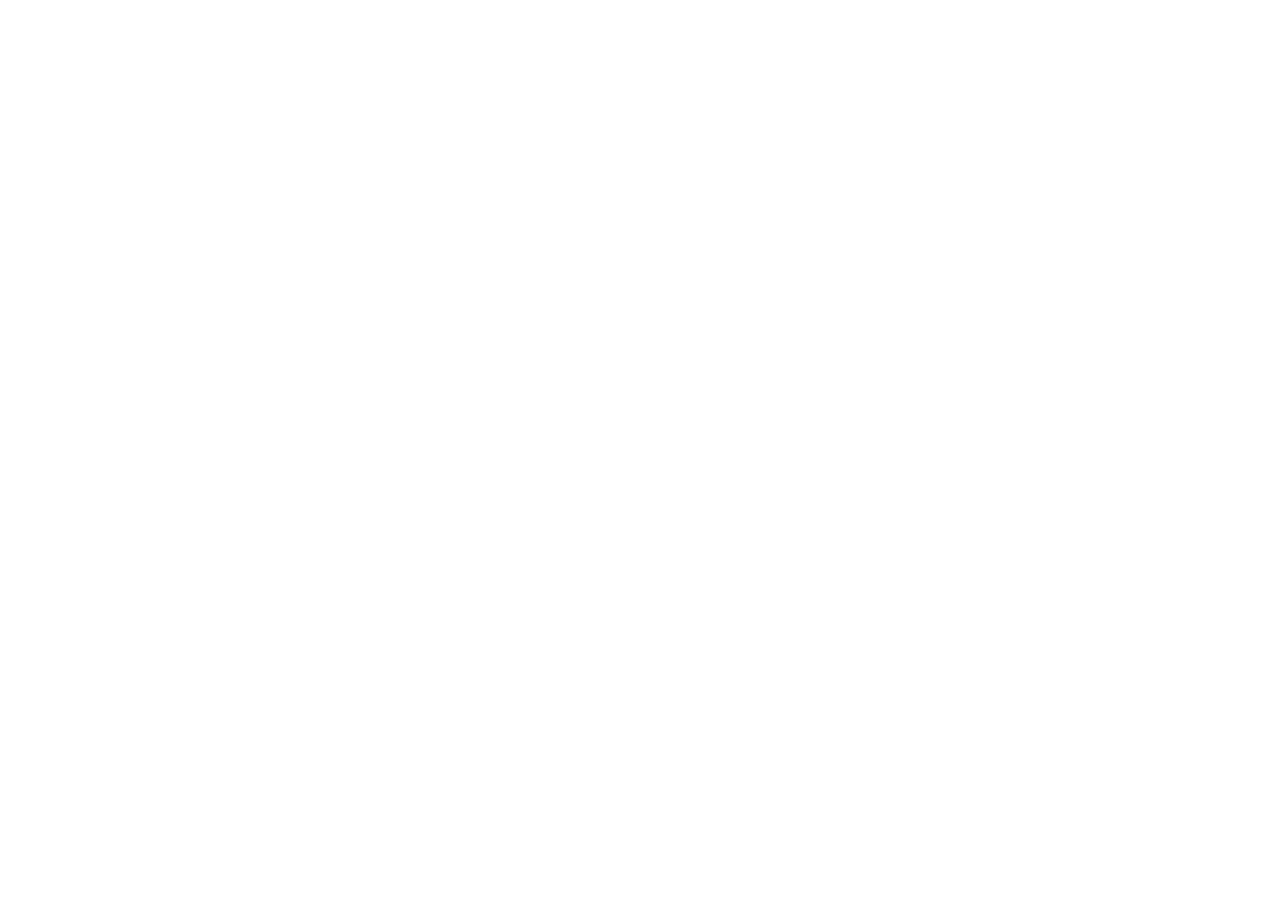
==== index.html @ 60833bf8 "Changes" ====
<!doctype html>
<html lang="en">
  <head>
    <meta charset="UTF-8" />
    <meta name="viewport" content="width=device-width, initial-scale=1.0" />
    <title>FitNest – Online Weight Loss Class | Fitness Simplified</title>
    <meta name="description" content="Join FitNest Online Weight Loss Program. Get fit from home with trainer-led live sessions. 1 Month – ₹1000 Only. Beginner friendly, no equipment needed." />
    <meta name="author" content="FitNest" />
    <meta name="keywords" content="online fitness, weight loss class, home workout, live fitness sessions, personal trainer, fat loss program, India fitness" />

    <meta property="og:title" content="FitNest – Online Weight Loss Class | Start Your Fitness Journey" />
    <meta property="og:description" content="Join FitNest Online Weight Loss Program. Trainer-led live sessions from home. 1 Month – ₹1000 Only." />
    <meta property="og:type" content="website" />
    <meta property="og:url" content="https://www.fitnest.buzz" />
    <meta property="og:image" content="https://lovable.dev/opengraph-image-p98pqg.png" />

    <meta name="twitter:card" content="summary_large_image" />
    <meta name="twitter:title" content="FitNest – Online Weight Loss Class" />
    <meta name="twitter:description" content="Get fit from home with trainer-led live sessions. 1 Month – ₹1000 Only." />
    <meta name="twitter:image" content="https://lovable.dev/opengraph-image-p98pqg.png" />
    
    <link rel="canonical" href="https://www.fitnest.buzz" />
  </head>

  <body>
    <div id="root"></div>
    <script type="module" src="/src/main.tsx"></script>
  </body>
</html>
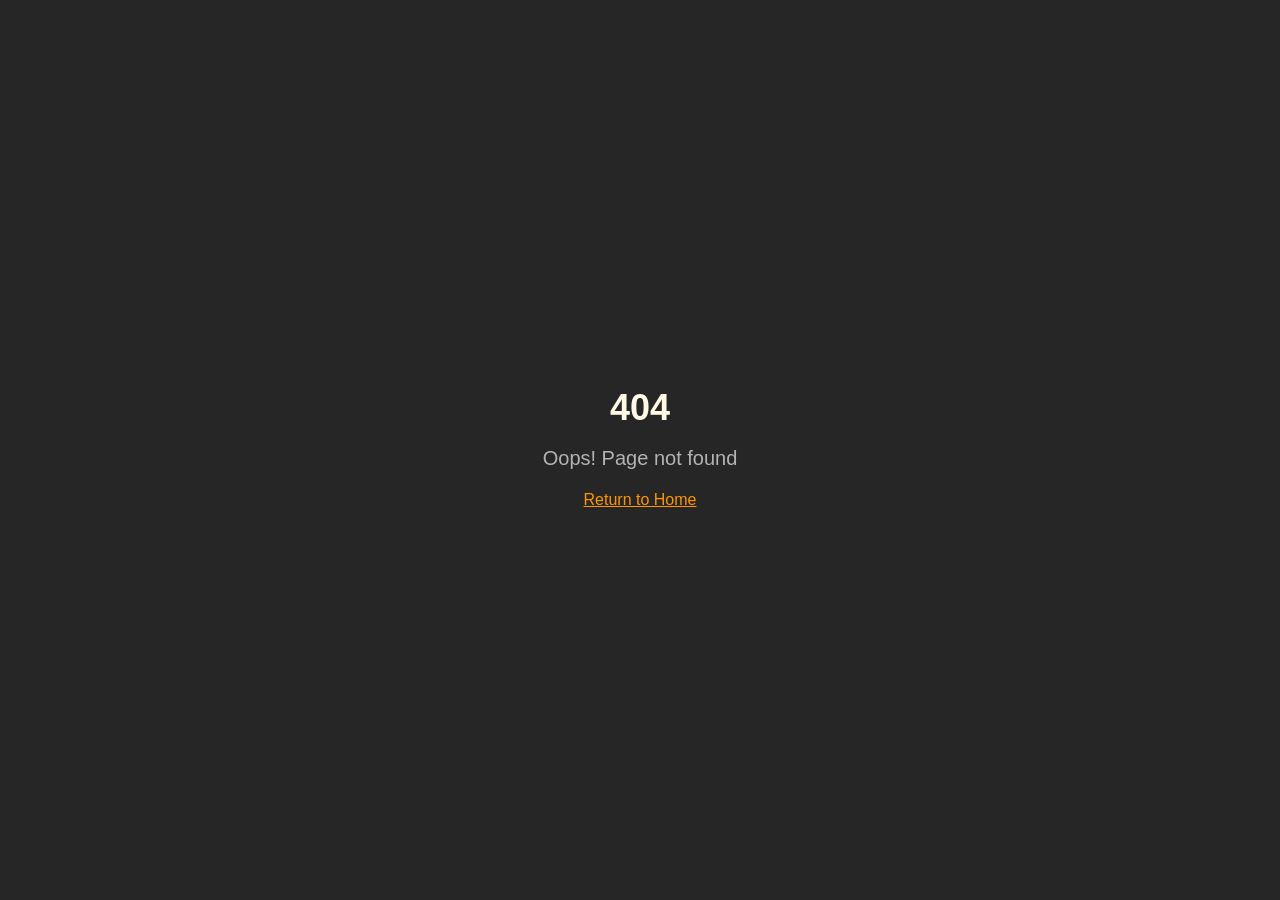
==== commit 4ebb1691: "Deploy production build" ====
--- a/index.html
+++ b/index.html
@@ -1,29 +1,31 @@
-<!doctype html>
-<html lang="en">
-  <head>
-    <meta charset="UTF-8" />
-    <meta name="viewport" content="width=device-width, initial-scale=1.0" />
-    <title>FitNest – Online Weight Loss Class | Fitness Simplified</title>
-    <meta name="description" content="Join FitNest Online Weight Loss Program. Get fit from home with trainer-led live sessions. 1 Month – ₹1000 Only. Beginner friendly, no equipment needed." />
-    <meta name="author" content="FitNest" />
-    <meta name="keywords" content="online fitness, weight loss class, home workout, live fitness sessions, personal trainer, fat loss program, India fitness" />
-
-    <meta property="og:title" content="FitNest – Online Weight Loss Class | Start Your Fitness Journey" />
-    <meta property="og:description" content="Join FitNest Online Weight Loss Program. Trainer-led live sessions from home. 1 Month – ₹1000 Only." />
-    <meta property="og:type" content="website" />
-    <meta property="og:url" content="https://www.fitnest.buzz" />
-    <meta property="og:image" content="https://lovable.dev/opengraph-image-p98pqg.png" />
-
-    <meta name="twitter:card" content="summary_large_image" />
-    <meta name="twitter:title" content="FitNest – Online Weight Loss Class" />
-    <meta name="twitter:description" content="Get fit from home with trainer-led live sessions. 1 Month – ₹1000 Only." />
-    <meta name="twitter:image" content="https://lovable.dev/opengraph-image-p98pqg.png" />
-    
-    <link rel="canonical" href="https://www.fitnest.buzz" />
-  </head>
-
-  <body>
-    <div id="root"></div>
-    <script type="module" src="/src/main.tsx"></script>
-  </body>
-</html>
+<!doctype html>
+<html lang="en">
+  <head>
+    <meta charset="UTF-8" />
+    <meta name="viewport" content="width=device-width, initial-scale=1.0" />
+    <title>FitNest – Online Weight Loss Class | Fitness Simplified</title>
+    <meta name="description" content="Join FitNest Online Weight Loss Program. Get fit from home with trainer-led live sessions. 1 Month – ₹1000 Only. Beginner friendly, no equipment needed." />
+    <meta name="author" content="FitNest" />
+    <meta name="keywords" content="online fitness, weight loss class, home workout, live fitness sessions, personal trainer, fat loss program, India fitness" />
+
+    <meta property="og:title" content="FitNest – Online Weight Loss Class | Start Your Fitness Journey" />
+    <meta property="og:description" content="Join FitNest Online Weight Loss Program. Trainer-led live sessions from home. 1 Month – ₹1000 Only." />
+    <meta property="og:type" content="website" />
+    <meta property="og:url" content="https://www.fitnest.buzz" />
+    <meta property="og:image" content="https://lovable.dev/opengraph-image-p98pqg.png" />
+
+    <meta name="twitter:card" content="summary_large_image" />
+    <meta name="twitter:title" content="FitNest – Online Weight Loss Class" />
+    <meta name="twitter:description" content="Get fit from home with trainer-led live sessions. 1 Month – ₹1000 Only." />
+    <meta name="twitter:image" content="https://lovable.dev/opengraph-image-p98pqg.png" />
+    
+    <link rel="canonical" href="https://www.fitnest.buzz" />
+    <script type="module" crossorigin src="/assets/index-DsTR9hbz.js"></script>
+    <link rel="stylesheet" crossorigin href="/assets/index-Dvghr5Ek.css">
+  </head>
+
+  <body>
+    <div id="root"></div>+
+  </body>
+</html>
--- a/assets/index-Dvghr5Ek.css
+++ b/assets/index-Dvghr5Ek.css
@@ -0,0 +1 @@
+*,:before,:after{--tw-border-spacing-x: 0;--tw-border-spacing-y: 0;--tw-translate-x: 0;--tw-translate-y: 0;--tw-rotate: 0;--tw-skew-x: 0;--tw-skew-y: 0;--tw-scale-x: 1;--tw-scale-y: 1;--tw-pan-x: ;--tw-pan-y: ;--tw-pinch-zoom: ;--tw-scroll-snap-strictness: proximity;--tw-gradient-from-position: ;--tw-gradient-via-position: ;--tw-gradient-to-position: ;--tw-ordinal: ;--tw-slashed-zero: ;--tw-numeric-figure: ;--tw-numeric-spacing: ;--tw-numeric-fraction: ;--tw-ring-inset: ;--tw-ring-offset-width: 0px;--tw-ring-offset-color: #fff;--tw-ring-color: rgb(59 130 246 / .5);--tw-ring-offset-shadow: 0 0 #0000;--tw-ring-shadow: 0 0 #0000;--tw-shadow: 0 0 #0000;--tw-shadow-colored: 0 0 #0000;--tw-blur: ;--tw-brightness: ;--tw-contrast: ;--tw-grayscale: ;--tw-hue-rotate: ;--tw-invert: ;--tw-saturate: ;--tw-sepia: ;--tw-drop-shadow: ;--tw-backdrop-blur: ;--tw-backdrop-brightness: ;--tw-backdrop-contrast: ;--tw-backdrop-grayscale: ;--tw-backdrop-hue-rotate: ;--tw-backdrop-invert: ;--tw-backdrop-opacity: ;--tw-backdrop-saturate: ;--tw-backdrop-sepia: ;--tw-contain-size: ;--tw-contain-layout: ;--tw-contain-paint: ;--tw-contain-style: }::backdrop{--tw-border-spacing-x: 0;--tw-border-spacing-y: 0;--tw-translate-x: 0;--tw-translate-y: 0;--tw-rotate: 0;--tw-skew-x: 0;--tw-skew-y: 0;--tw-scale-x: 1;--tw-scale-y: 1;--tw-pan-x: ;--tw-pan-y: ;--tw-pinch-zoom: ;--tw-scroll-snap-strictness: proximity;--tw-gradient-from-position: ;--tw-gradient-via-position: ;--tw-gradient-to-position: ;--tw-ordinal: ;--tw-slashed-zero: ;--tw-numeric-figure: ;--tw-numeric-spacing: ;--tw-numeric-fraction: ;--tw-ring-inset: ;--tw-ring-offset-width: 0px;--tw-ring-offset-color: #fff;--tw-ring-color: rgb(59 130 246 / .5);--tw-ring-offset-shadow: 0 0 #0000;--tw-ring-shadow: 0 0 #0000;--tw-shadow: 0 0 #0000;--tw-shadow-colored: 0 0 #0000;--tw-blur: ;--tw-brightness: ;--tw-contrast: ;--tw-grayscale: ;--tw-hue-rotate: ;--tw-invert: ;--tw-saturate: ;--tw-sepia: ;--tw-drop-shadow: ;--tw-backdrop-blur: ;--tw-backdrop-brightness: ;--tw-backdrop-contrast: ;--tw-backdrop-grayscale: ;--tw-backdrop-hue-rotate: ;--tw-backdrop-invert: ;--tw-backdrop-opacity: ;--tw-backdrop-saturate: ;--tw-backdrop-sepia: ;--tw-contain-size: ;--tw-contain-layout: ;--tw-contain-paint: ;--tw-contain-style: }*,:before,:after{box-sizing:border-box;border-width:0;border-style:solid;border-color:#e5e7eb}:before,:after{--tw-content: ""}html,:host{line-height:1.5;-webkit-text-size-adjust:100%;-moz-tab-size:4;-o-tab-size:4;tab-size:4;font-family:ui-sans-serif,system-ui,sans-serif,"Apple Color Emoji","Segoe UI Emoji",Segoe UI Symbol,"Noto Color Emoji";font-feature-settings:normal;font-variation-settings:normal;-webkit-tap-highlight-color:transparent}body{margin:0;line-height:inherit}hr{height:0;color:inherit;border-top-width:1px}abbr:where([title]){-webkit-text-decoration:underline dotted;text-decoration:underline dotted}h1,h2,h3,h4,h5,h6{font-size:inherit;font-weight:inherit}a{color:inherit;text-decoration:inherit}b,strong{font-weight:bolder}code,kbd,samp,pre{font-family:ui-monospace,SFMono-Regular,Menlo,Monaco,Consolas,Liberation Mono,Courier New,monospace;font-feature-settings:normal;font-variation-settings:normal;font-size:1em}small{font-size:80%}sub,sup{font-size:75%;line-height:0;position:relative;vertical-align:baseline}sub{bottom:-.25em}sup{top:-.5em}table{text-indent:0;border-color:inherit;border-collapse:collapse}button,input,optgroup,select,textarea{font-family:inherit;font-feature-settings:inherit;font-variation-settings:inherit;font-size:100%;font-weight:inherit;line-height:inherit;letter-spacing:inherit;color:inherit;margin:0;padding:0}button,select{text-transform:none}button,input:where([type=button]),input:where([type=reset]),input:where([type=submit]){-webkit-appearance:button;background-color:transparent;background-image:none}:-moz-focusring{outline:auto}:-moz-ui-invalid{box-shadow:none}progress{vertical-align:baseline}::-webkit-inner-spin-button,::-webkit-outer-spin-button{height:auto}[type=search]{-webkit-appearance:textfield;outline-offset:-2px}::-webkit-search-decoration{-webkit-appearance:none}::-webkit-file-upload-button{-webkit-appearance:button;font:inherit}summary{display:list-item}blockquote,dl,dd,h1,h2,h3,h4,h5,h6,hr,figure,p,pre{margin:0}fieldset{margin:0;padding:0}legend{padding:0}ol,ul,menu{list-style:none;margin:0;padding:0}dialog{padding:0}textarea{resize:vertical}input::-moz-placeholder,textarea::-moz-placeholder{opacity:1;color:#9ca3af}input::placeholder,textarea::placeholder{opacity:1;color:#9ca3af}button,[role=button]{cursor:pointer}:disabled{cursor:default}img,svg,video,canvas,audio,iframe,embed,object{display:block;vertical-align:middle}img,video{max-width:100%;height:auto}[hidden]:where(:not([hidden=until-found])){display:none}:root{--background: 0 0% 5%;--foreground: 45 100% 95%;--card: 0 0% 8%;--card-foreground: 45 100% 95%;--popover: 0 0% 8%;--popover-foreground: 45 100% 95%;--primary: 35 100% 50%;--primary-foreground: 0 0% 5%;--secondary: 25 100% 45%;--secondary-foreground: 0 0% 100%;--muted: 0 0% 15%;--muted-foreground: 0 0% 70%;--accent: 45 100% 50%;--accent-foreground: 0 0% 5%;--destructive: 0 84.2% 60.2%;--destructive-foreground: 210 40% 98%;--border: 35 50% 20%;--input: 35 50% 20%;--ring: 35 100% 50%;--radius: .5rem;--gold: 45 100% 50%;--gold-dark: 35 100% 40%;--orange: 25 100% 50%;--orange-dark: 15 100% 40%;--sidebar-background: 0 0% 98%;--sidebar-foreground: 240 5.3% 26.1%;--sidebar-primary: 240 5.9% 10%;--sidebar-primary-foreground: 0 0% 98%;--sidebar-accent: 240 4.8% 95.9%;--sidebar-accent-foreground: 240 5.9% 10%;--sidebar-border: 220 13% 91%;--sidebar-ring: 217.2 91.2% 59.8%}.dark{--background: 0 0% 5%;--foreground: 45 100% 95%;--card: 0 0% 8%;--card-foreground: 45 100% 95%;--popover: 0 0% 8%;--popover-foreground: 45 100% 95%;--primary: 35 100% 50%;--primary-foreground: 0 0% 5%;--secondary: 25 100% 45%;--secondary-foreground: 0 0% 100%;--muted: 0 0% 15%;--muted-foreground: 0 0% 70%;--accent: 45 100% 50%;--accent-foreground: 0 0% 5%;--destructive: 0 62.8% 30.6%;--destructive-foreground: 210 40% 98%;--border: 35 50% 20%;--input: 35 50% 20%;--ring: 35 100% 50%}*{border-color:hsl(var(--border))}body{background-color:hsl(var(--background));font-family:ui-sans-serif,system-ui,sans-serif,"Apple Color Emoji","Segoe UI Emoji",Segoe UI Symbol,"Noto Color Emoji";color:hsl(var(--foreground));font-family:Poppins,sans-serif}h1,h2,h3,h4,h5,h6{font-family:Montserrat,sans-serif}.container{width:100%;margin-right:auto;margin-left:auto;padding-right:2rem;padding-left:2rem}@media (min-width: 1400px){.container{max-width:1400px}}.sr-only{position:absolute;width:1px;height:1px;padding:0;margin:-1px;overflow:hidden;clip:rect(0,0,0,0);white-space:nowrap;border-width:0}.pointer-events-none{pointer-events:none}.pointer-events-auto{pointer-events:auto}.visible{visibility:visible}.invisible{visibility:hidden}.fixed{position:fixed}.absolute{position:absolute}.relative{position:relative}.inset-0{top:0;right:0;bottom:0;left:0}.inset-x-0{left:0;right:0}.inset-y-0{top:0;bottom:0}.-bottom-12{bottom:-3rem}.-left-12{left:-3rem}.-right-12{right:-3rem}.-top-12{top:-3rem}.bottom-0{bottom:0}.bottom-1\/4{bottom:25%}.left-0{left:0}.left-1{left:.25rem}.left-1\/2{left:50%}.left-1\/4{left:25%}.left-2{left:.5rem}.left-\[50\%\]{left:50%}.right-0{right:0}.right-1{right:.25rem}.right-1\/4{right:25%}.right-2{right:.5rem}.right-3{right:.75rem}.right-4{right:1rem}.top-0{top:0}.top-1\.5{top:.375rem}.top-1\/2{top:50%}.top-1\/4{top:25%}.top-2{top:.5rem}.top-3\.5{top:.875rem}.top-4{top:1rem}.top-\[1px\]{top:1px}.top-\[50\%\]{top:50%}.top-\[60\%\]{top:60%}.top-full{top:100%}.z-10{z-index:10}.z-20{z-index:20}.z-50{z-index:50}.z-\[100\]{z-index:100}.z-\[1\]{z-index:1}.-mx-1{margin-left:-.25rem;margin-right:-.25rem}.mx-2{margin-left:.5rem;margin-right:.5rem}.mx-3\.5{margin-left:.875rem;margin-right:.875rem}.mx-auto{margin-left:auto;margin-right:auto}.my-0\.5{margin-top:.125rem;margin-bottom:.125rem}.my-1{margin-top:.25rem;margin-bottom:.25rem}.-ml-4{margin-left:-1rem}.-mt-4{margin-top:-1rem}.mb-1{margin-bottom:.25rem}.mb-10{margin-bottom:2.5rem}.mb-16{margin-bottom:4rem}.mb-2{margin-bottom:.5rem}.mb-4{margin-bottom:1rem}.mb-6{margin-bottom:1.5rem}.mb-8{margin-bottom:2rem}.ml-1{margin-left:.25rem}.ml-2{margin-left:.5rem}.ml-auto{margin-left:auto}.mr-2{margin-right:.5rem}.mt-1\.5{margin-top:.375rem}.mt-10{margin-top:2.5rem}.mt-12{margin-top:3rem}.mt-2{margin-top:.5rem}.mt-24{margin-top:6rem}.mt-4{margin-top:1rem}.mt-auto{margin-top:auto}.block{display:block}.inline-block{display:inline-block}.flex{display:flex}.inline-flex{display:inline-flex}.table{display:table}.grid{display:grid}.hidden{display:none}.aspect-square{aspect-ratio:1 / 1}.aspect-video{aspect-ratio:16 / 9}.size-4{width:1rem;height:1rem}.h-1\.5{height:.375rem}.h-10{height:2.5rem}.h-11{height:2.75rem}.h-12{height:3rem}.h-14{height:3.5rem}.h-16{height:4rem}.h-2{height:.5rem}.h-2\.5{height:.625rem}.h-3{height:.75rem}.h-3\.5{height:.875rem}.h-4{height:1rem}.h-5{height:1.25rem}.h-6{height:1.5rem}.h-7{height:1.75rem}.h-8{height:2rem}.h-80{height:20rem}.h-9{height:2.25rem}.h-96{height:24rem}.h-\[1px\]{height:1px}.h-\[600px\]{height:600px}.h-\[var\(--radix-navigation-menu-viewport-height\)\]{height:var(--radix-navigation-menu-viewport-height)}.h-\[var\(--radix-select-trigger-height\)\]{height:var(--radix-select-trigger-height)}.h-auto{height:auto}.h-full{height:100%}.h-px{height:1px}.h-svh{height:100svh}.max-h-96{max-height:24rem}.max-h-\[300px\]{max-height:300px}.max-h-screen{max-height:100vh}.min-h-0{min-height:0px}.min-h-\[80px\]{min-height:80px}.min-h-screen{min-height:100vh}.min-h-svh{min-height:100svh}.w-0{width:0px}.w-1{width:.25rem}.w-10{width:2.5rem}.w-11{width:2.75rem}.w-14{width:3.5rem}.w-16{width:4rem}.w-2{width:.5rem}.w-2\.5{width:.625rem}.w-3{width:.75rem}.w-3\.5{width:.875rem}.w-3\/4{width:75%}.w-4{width:1rem}.w-5{width:1.25rem}.w-6{width:1.5rem}.w-64{width:16rem}.w-7{width:1.75rem}.w-72{width:18rem}.w-8{width:2rem}.w-80{width:20rem}.w-9{width:2.25rem}.w-96{width:24rem}.w-\[--sidebar-width\]{width:var(--sidebar-width)}.w-\[100px\]{width:100px}.w-\[1px\]{width:1px}.w-\[600px\]{width:600px}.w-auto{width:auto}.w-full{width:100%}.w-max{width:-moz-max-content;width:max-content}.w-px{width:1px}.min-w-0{min-width:0px}.min-w-5{min-width:1.25rem}.min-w-\[12rem\]{min-width:12rem}.min-w-\[8rem\]{min-width:8rem}.min-w-\[var\(--radix-select-trigger-width\)\]{min-width:var(--radix-select-trigger-width)}.max-w-2xl{max-width:42rem}.max-w-3xl{max-width:48rem}.max-w-4xl{max-width:56rem}.max-w-5xl{max-width:64rem}.max-w-\[--skeleton-width\]{max-width:var(--skeleton-width)}.max-w-lg{max-width:32rem}.max-w-max{max-width:-moz-max-content;max-width:max-content}.max-w-md{max-width:28rem}.flex-1{flex:1 1 0%}.flex-shrink-0,.shrink-0{flex-shrink:0}.grow{flex-grow:1}.grow-0{flex-grow:0}.basis-full{flex-basis:100%}.caption-bottom{caption-side:bottom}.border-collapse{border-collapse:collapse}.-translate-x-1\/2{--tw-translate-x: -50%;transform:translate(var(--tw-translate-x),var(--tw-translate-y)) rotate(var(--tw-rotate)) skew(var(--tw-skew-x)) skewY(var(--tw-skew-y)) scaleX(var(--tw-scale-x)) scaleY(var(--tw-scale-y))}.-translate-x-px{--tw-translate-x: -1px;transform:translate(var(--tw-translate-x),var(--tw-translate-y)) rotate(var(--tw-rotate)) skew(var(--tw-skew-x)) skewY(var(--tw-skew-y)) scaleX(var(--tw-scale-x)) scaleY(var(--tw-scale-y))}.-translate-y-1\/2{--tw-translate-y: -50%;transform:translate(var(--tw-translate-x),var(--tw-translate-y)) rotate(var(--tw-rotate)) skew(var(--tw-skew-x)) skewY(var(--tw-skew-y)) scaleX(var(--tw-scale-x)) scaleY(var(--tw-scale-y))}.translate-x-\[-50\%\]{--tw-translate-x: -50%;transform:translate(var(--tw-translate-x),var(--tw-translate-y)) rotate(var(--tw-rotate)) skew(var(--tw-skew-x)) skewY(var(--tw-skew-y)) scaleX(var(--tw-scale-x)) scaleY(var(--tw-scale-y))}.translate-x-px{--tw-translate-x: 1px;transform:translate(var(--tw-translate-x),var(--tw-translate-y)) rotate(var(--tw-rotate)) skew(var(--tw-skew-x)) skewY(var(--tw-skew-y)) scaleX(var(--tw-scale-x)) scaleY(var(--tw-scale-y))}.translate-y-\[-50\%\]{--tw-translate-y: -50%;transform:translate(var(--tw-translate-x),var(--tw-translate-y)) rotate(var(--tw-rotate)) skew(var(--tw-skew-x)) skewY(var(--tw-skew-y)) scaleX(var(--tw-scale-x)) scaleY(var(--tw-scale-y))}.rotate-45{--tw-rotate: 45deg;transform:translate(var(--tw-translate-x),var(--tw-translate-y)) rotate(var(--tw-rotate)) skew(var(--tw-skew-x)) skewY(var(--tw-skew-y)) scaleX(var(--tw-scale-x)) scaleY(var(--tw-scale-y))}.rotate-90{--tw-rotate: 90deg;transform:translate(var(--tw-translate-x),var(--tw-translate-y)) rotate(var(--tw-rotate)) skew(var(--tw-skew-x)) skewY(var(--tw-skew-y)) scaleX(var(--tw-scale-x)) scaleY(var(--tw-scale-y))}.transform{transform:translate(var(--tw-translate-x),var(--tw-translate-y)) rotate(var(--tw-rotate)) skew(var(--tw-skew-x)) skewY(var(--tw-skew-y)) scaleX(var(--tw-scale-x)) scaleY(var(--tw-scale-y))}@keyframes pulse{50%{opacity:.5}}.animate-pulse{animation:pulse 2s cubic-bezier(.4,0,.6,1) infinite}.cursor-default{cursor:default}.cursor-pointer{cursor:pointer}.touch-none{touch-action:none}.select-none{-webkit-user-select:none;-moz-user-select:none;user-select:none}.list-none{list-style-type:none}.grid-cols-1{grid-template-columns:repeat(1,minmax(0,1fr))}.grid-cols-2{grid-template-columns:repeat(2,minmax(0,1fr))}.flex-row{flex-direction:row}.flex-col{flex-direction:column}.flex-col-reverse{flex-direction:column-reverse}.flex-wrap{flex-wrap:wrap}.items-start{align-items:flex-start}.items-end{align-items:flex-end}.items-center{align-items:center}.items-stretch{align-items:stretch}.justify-center{justify-content:center}.justify-between{justify-content:space-between}.gap-1{gap:.25rem}.gap-1\.5{gap:.375rem}.gap-2{gap:.5rem}.gap-3{gap:.75rem}.gap-4{gap:1rem}.gap-6{gap:1.5rem}.gap-8{gap:2rem}.space-x-1>:not([hidden])~:not([hidden]){--tw-space-x-reverse: 0;margin-right:calc(.25rem * var(--tw-space-x-reverse));margin-left:calc(.25rem * calc(1 - var(--tw-space-x-reverse)))}.space-x-4>:not([hidden])~:not([hidden]){--tw-space-x-reverse: 0;margin-right:calc(1rem * var(--tw-space-x-reverse));margin-left:calc(1rem * calc(1 - var(--tw-space-x-reverse)))}.space-y-1>:not([hidden])~:not([hidden]){--tw-space-y-reverse: 0;margin-top:calc(.25rem * calc(1 - var(--tw-space-y-reverse)));margin-bottom:calc(.25rem * var(--tw-space-y-reverse))}.space-y-1\.5>:not([hidden])~:not([hidden]){--tw-space-y-reverse: 0;margin-top:calc(.375rem * calc(1 - var(--tw-space-y-reverse)));margin-bottom:calc(.375rem * var(--tw-space-y-reverse))}.space-y-2>:not([hidden])~:not([hidden]){--tw-space-y-reverse: 0;margin-top:calc(.5rem * calc(1 - var(--tw-space-y-reverse)));margin-bottom:calc(.5rem * var(--tw-space-y-reverse))}.space-y-3>:not([hidden])~:not([hidden]){--tw-space-y-reverse: 0;margin-top:calc(.75rem * calc(1 - var(--tw-space-y-reverse)));margin-bottom:calc(.75rem * var(--tw-space-y-reverse))}.space-y-4>:not([hidden])~:not([hidden]){--tw-space-y-reverse: 0;margin-top:calc(1rem * calc(1 - var(--tw-space-y-reverse)));margin-bottom:calc(1rem * var(--tw-space-y-reverse))}.overflow-auto{overflow:auto}.overflow-hidden{overflow:hidden}.overflow-y-auto{overflow-y:auto}.overflow-x-hidden{overflow-x:hidden}.whitespace-nowrap{white-space:nowrap}.break-words{overflow-wrap:break-word}.rounded-2xl{border-radius:1rem}.rounded-3xl{border-radius:1.5rem}.rounded-\[2px\]{border-radius:2px}.rounded-\[inherit\]{border-radius:inherit}.rounded-full{border-radius:9999px}.rounded-lg{border-radius:var(--radius)}.rounded-md{border-radius:calc(var(--radius) - 2px)}.rounded-sm{border-radius:calc(var(--radius) - 4px)}.rounded-xl{border-radius:.75rem}.rounded-t-\[10px\]{border-top-left-radius:10px;border-top-right-radius:10px}.rounded-tl-sm{border-top-left-radius:calc(var(--radius) - 4px)}.border{border-width:1px}.border-2{border-width:2px}.border-\[1\.5px\]{border-width:1.5px}.border-y{border-top-width:1px;border-bottom-width:1px}.border-b{border-bottom-width:1px}.border-l{border-left-width:1px}.border-r{border-right-width:1px}.border-t{border-top-width:1px}.border-dashed{border-style:dashed}.border-\[--color-border\]{border-color:var(--color-border)}.border-accent\/30{border-color:hsl(var(--accent) / .3)}.border-border{border-color:hsl(var(--border))}.border-border\/50{border-color:hsl(var(--border) / .5)}.border-destructive{border-color:hsl(var(--destructive))}.border-destructive\/50{border-color:hsl(var(--destructive) / .5)}.border-emerald-500\/30{border-color:#10b9814d}.border-input{border-color:hsl(var(--input))}.border-primary{border-color:hsl(var(--primary))}.border-primary\/30{border-color:hsl(var(--primary) / .3)}.border-primary\/50{border-color:hsl(var(--primary) / .5)}.border-sidebar-border{border-color:hsl(var(--sidebar-border))}.border-teal-500\/30{border-color:#14b8a64d}.border-transparent{border-color:transparent}.border-l-transparent{border-left-color:transparent}.border-t-transparent{border-top-color:transparent}.bg-\[--color-bg\]{background-color:var(--color-bg)}.bg-accent{background-color:hsl(var(--accent))}.bg-accent\/20{background-color:hsl(var(--accent) / .2)}.bg-background{background-color:hsl(var(--background))}.bg-background\/50{background-color:hsl(var(--background) / .5)}.bg-background\/90{background-color:hsl(var(--background) / .9)}.bg-black\/80{background-color:#000c}.bg-border{background-color:hsl(var(--border))}.bg-card{background-color:hsl(var(--card))}.bg-card\/30{background-color:hsl(var(--card) / .3)}.bg-destructive{background-color:hsl(var(--destructive))}.bg-foreground{background-color:hsl(var(--foreground))}.bg-green-500{--tw-bg-opacity: 1;background-color:rgb(34 197 94 / var(--tw-bg-opacity, 1))}.bg-green-600{--tw-bg-opacity: 1;background-color:rgb(22 163 74 / var(--tw-bg-opacity, 1))}.bg-muted{background-color:hsl(var(--muted))}.bg-muted\/50{background-color:hsl(var(--muted) / .5)}.bg-popover{background-color:hsl(var(--popover))}.bg-primary{background-color:hsl(var(--primary))}.bg-primary\/10{background-color:hsl(var(--primary) / .1)}.bg-primary\/20{background-color:hsl(var(--primary) / .2)}.bg-primary\/30{background-color:hsl(var(--primary) / .3)}.bg-secondary{background-color:hsl(var(--secondary))}.bg-sidebar{background-color:hsl(var(--sidebar-background))}.bg-sidebar-border{background-color:hsl(var(--sidebar-border))}.bg-transparent{background-color:transparent}.bg-gradient-to-b{background-image:linear-gradient(to bottom,var(--tw-gradient-stops))}.bg-gradient-to-br{background-image:linear-gradient(to bottom right,var(--tw-gradient-stops))}.bg-gradient-to-r{background-image:linear-gradient(to right,var(--tw-gradient-stops))}.from-accent\/20{--tw-gradient-from: hsl(var(--accent) / .2) var(--tw-gradient-from-position);--tw-gradient-to: hsl(var(--accent) / 0) var(--tw-gradient-to-position);--tw-gradient-stops: var(--tw-gradient-from), var(--tw-gradient-to)}.from-background{--tw-gradient-from: hsl(var(--background)) var(--tw-gradient-from-position);--tw-gradient-to: hsl(var(--background) / 0) var(--tw-gradient-to-position);--tw-gradient-stops: var(--tw-gradient-from), var(--tw-gradient-to)}.from-emerald-400{--tw-gradient-from: #34d399 var(--tw-gradient-from-position);--tw-gradient-to: rgb(52 211 153 / 0) var(--tw-gradient-to-position);--tw-gradient-stops: var(--tw-gradient-from), var(--tw-gradient-to)}.from-emerald-500{--tw-gradient-from: #10b981 var(--tw-gradient-from-position);--tw-gradient-to: rgb(16 185 129 / 0) var(--tw-gradient-to-position);--tw-gradient-stops: var(--tw-gradient-from), var(--tw-gradient-to)}.from-emerald-500\/20{--tw-gradient-from: rgb(16 185 129 / .2) var(--tw-gradient-from-position);--tw-gradient-to: rgb(16 185 129 / 0) var(--tw-gradient-to-position);--tw-gradient-stops: var(--tw-gradient-from), var(--tw-gradient-to)}.from-emerald-500\/5{--tw-gradient-from: rgb(16 185 129 / .05) var(--tw-gradient-from-position);--tw-gradient-to: rgb(16 185 129 / 0) var(--tw-gradient-to-position);--tw-gradient-stops: var(--tw-gradient-from), var(--tw-gradient-to)}.from-primary\/20{--tw-gradient-from: hsl(var(--primary) / .2) var(--tw-gradient-from-position);--tw-gradient-to: hsl(var(--primary) / 0) var(--tw-gradient-to-position);--tw-gradient-stops: var(--tw-gradient-from), var(--tw-gradient-to)}.from-primary\/5{--tw-gradient-from: hsl(var(--primary) / .05) var(--tw-gradient-from-position);--tw-gradient-to: hsl(var(--primary) / 0) var(--tw-gradient-to-position);--tw-gradient-stops: var(--tw-gradient-from), var(--tw-gradient-to)}.from-teal-400{--tw-gradient-from: #2dd4bf var(--tw-gradient-from-position);--tw-gradient-to: rgb(45 212 191 / 0) var(--tw-gradient-to-position);--tw-gradient-stops: var(--tw-gradient-from), var(--tw-gradient-to)}.from-teal-500{--tw-gradient-from: #14b8a6 var(--tw-gradient-from-position);--tw-gradient-to: rgb(20 184 166 / 0) var(--tw-gradient-to-position);--tw-gradient-stops: var(--tw-gradient-from), var(--tw-gradient-to)}.from-teal-500\/20{--tw-gradient-from: rgb(20 184 166 / .2) var(--tw-gradient-from-position);--tw-gradient-to: rgb(20 184 166 / 0) var(--tw-gradient-to-position);--tw-gradient-stops: var(--tw-gradient-from), var(--tw-gradient-to)}.via-accent\/20{--tw-gradient-to: hsl(var(--accent) / 0) var(--tw-gradient-to-position);--tw-gradient-stops: var(--tw-gradient-from), hsl(var(--accent) / .2) var(--tw-gradient-via-position), var(--tw-gradient-to)}.via-background{--tw-gradient-to: hsl(var(--background) / 0) var(--tw-gradient-to-position);--tw-gradient-stops: var(--tw-gradient-from), hsl(var(--background)) var(--tw-gradient-via-position), var(--tw-gradient-to)}.via-card\/50{--tw-gradient-to: hsl(var(--card) / 0) var(--tw-gradient-to-position);--tw-gradient-stops: var(--tw-gradient-from), hsl(var(--card) / .5) var(--tw-gradient-via-position), var(--tw-gradient-to)}.to-accent\/5{--tw-gradient-to: hsl(var(--accent) / .05) var(--tw-gradient-to-position)}.to-background{--tw-gradient-to: hsl(var(--background)) var(--tw-gradient-to-position)}.to-emerald-400{--tw-gradient-to: #34d399 var(--tw-gradient-to-position)}.to-emerald-500{--tw-gradient-to: #10b981 var(--tw-gradient-to-position)}.to-emerald-500\/5{--tw-gradient-to: rgb(16 185 129 / .05) var(--tw-gradient-to-position)}.to-orange-950\/20{--tw-gradient-to: rgb(67 20 7 / .2) var(--tw-gradient-to-position)}.to-primary\/20{--tw-gradient-to: hsl(var(--primary) / .2) var(--tw-gradient-to-position)}.to-primary\/5{--tw-gradient-to: hsl(var(--primary) / .05) var(--tw-gradient-to-position)}.to-teal-400{--tw-gradient-to: #2dd4bf var(--tw-gradient-to-position)}.to-teal-500{--tw-gradient-to: #14b8a6 var(--tw-gradient-to-position)}.to-teal-500\/10{--tw-gradient-to: rgb(20 184 166 / .1) var(--tw-gradient-to-position)}.to-teal-500\/5{--tw-gradient-to: rgb(20 184 166 / .05) var(--tw-gradient-to-position)}.bg-clip-text{-webkit-background-clip:text;background-clip:text}.fill-current{fill:currentColor}.p-0{padding:0}.p-1{padding:.25rem}.p-2{padding:.5rem}.p-3{padding:.75rem}.p-4{padding:1rem}.p-6{padding:1.5rem}.p-8{padding:2rem}.p-\[1px\]{padding:1px}.px-1{padding-left:.25rem;padding-right:.25rem}.px-2{padding-left:.5rem;padding-right:.5rem}.px-2\.5{padding-left:.625rem;padding-right:.625rem}.px-3{padding-left:.75rem;padding-right:.75rem}.px-4{padding-left:1rem;padding-right:1rem}.px-5{padding-left:1.25rem;padding-right:1.25rem}.px-6{padding-left:1.5rem;padding-right:1.5rem}.px-8{padding-left:2rem;padding-right:2rem}.py-0\.5{padding-top:.125rem;padding-bottom:.125rem}.py-1{padding-top:.25rem;padding-bottom:.25rem}.py-1\.5{padding-top:.375rem;padding-bottom:.375rem}.py-12{padding-top:3rem;padding-bottom:3rem}.py-2{padding-top:.5rem;padding-bottom:.5rem}.py-20{padding-top:5rem;padding-bottom:5rem}.py-3{padding-top:.75rem;padding-bottom:.75rem}.py-4{padding-top:1rem;padding-bottom:1rem}.py-6{padding-top:1.5rem;padding-bottom:1.5rem}.pb-3{padding-bottom:.75rem}.pb-4{padding-bottom:1rem}.pl-2\.5{padding-left:.625rem}.pl-4{padding-left:1rem}.pl-8{padding-left:2rem}.pr-2{padding-right:.5rem}.pr-2\.5{padding-right:.625rem}.pr-8{padding-right:2rem}.pt-0{padding-top:0}.pt-1{padding-top:.25rem}.pt-20{padding-top:5rem}.pt-3{padding-top:.75rem}.pt-4{padding-top:1rem}.pt-8{padding-top:2rem}.text-left{text-align:left}.text-center{text-align:center}.align-middle{vertical-align:middle}.font-mono{font-family:ui-monospace,SFMono-Regular,Menlo,Monaco,Consolas,Liberation Mono,Courier New,monospace}.text-2xl{font-size:1.5rem;line-height:2rem}.text-3xl{font-size:1.875rem;line-height:2.25rem}.text-4xl{font-size:2.25rem;line-height:2.5rem}.text-5xl{font-size:3rem;line-height:1}.text-\[0\.8rem\]{font-size:.8rem}.text-base{font-size:1rem;line-height:1.5rem}.text-lg{font-size:1.125rem;line-height:1.75rem}.text-sm{font-size:.875rem;line-height:1.25rem}.text-xl{font-size:1.25rem;line-height:1.75rem}.text-xs{font-size:.75rem;line-height:1rem}.font-black{font-weight:900}.font-bold{font-weight:700}.font-medium{font-weight:500}.font-normal{font-weight:400}.font-semibold{font-weight:600}.tabular-nums{--tw-numeric-spacing: tabular-nums;font-variant-numeric:var(--tw-ordinal) var(--tw-slashed-zero) var(--tw-numeric-figure) var(--tw-numeric-spacing) var(--tw-numeric-fraction)}.leading-none{line-height:1}.leading-tight{line-height:1.25}.tracking-tight{letter-spacing:-.025em}.tracking-widest{letter-spacing:.1em}.text-accent-foreground{color:hsl(var(--accent-foreground))}.text-card-foreground{color:hsl(var(--card-foreground))}.text-current{color:currentColor}.text-destructive{color:hsl(var(--destructive))}.text-destructive-foreground{color:hsl(var(--destructive-foreground))}.text-emerald-400{--tw-text-opacity: 1;color:rgb(52 211 153 / var(--tw-text-opacity, 1))}.text-foreground{color:hsl(var(--foreground))}.text-foreground\/50{color:hsl(var(--foreground) / .5)}.text-muted-foreground{color:hsl(var(--muted-foreground))}.text-popover-foreground{color:hsl(var(--popover-foreground))}.text-primary{color:hsl(var(--primary))}.text-primary-foreground{color:hsl(var(--primary-foreground))}.text-secondary-foreground{color:hsl(var(--secondary-foreground))}.text-sidebar-foreground{color:hsl(var(--sidebar-foreground))}.text-sidebar-foreground\/70{color:hsl(var(--sidebar-foreground) / .7)}.text-transparent{color:transparent}.text-white{--tw-text-opacity: 1;color:rgb(255 255 255 / var(--tw-text-opacity, 1))}.underline{text-decoration-line:underline}.underline-offset-4{text-underline-offset:4px}.opacity-0{opacity:0}.opacity-50{opacity:.5}.opacity-60{opacity:.6}.opacity-70{opacity:.7}.opacity-90{opacity:.9}.shadow-\[0_0_0_1px_hsl\(var\(--sidebar-border\)\)\]{--tw-shadow: 0 0 0 1px hsl(var(--sidebar-border));--tw-shadow-colored: 0 0 0 1px var(--tw-shadow-color);box-shadow:var(--tw-ring-offset-shadow, 0 0 #0000),var(--tw-ring-shadow, 0 0 #0000),var(--tw-shadow)}.shadow-lg{--tw-shadow: 0 10px 15px -3px rgb(0 0 0 / .1), 0 4px 6px -4px rgb(0 0 0 / .1);--tw-shadow-colored: 0 10px 15px -3px var(--tw-shadow-color), 0 4px 6px -4px var(--tw-shadow-color);box-shadow:var(--tw-ring-offset-shadow, 0 0 #0000),var(--tw-ring-shadow, 0 0 #0000),var(--tw-shadow)}.shadow-md{--tw-shadow: 0 4px 6px -1px rgb(0 0 0 / .1), 0 2px 4px -2px rgb(0 0 0 / .1);--tw-shadow-colored: 0 4px 6px -1px var(--tw-shadow-color), 0 2px 4px -2px var(--tw-shadow-color);box-shadow:var(--tw-ring-offset-shadow, 0 0 #0000),var(--tw-ring-shadow, 0 0 #0000),var(--tw-shadow)}.shadow-none{--tw-shadow: 0 0 #0000;--tw-shadow-colored: 0 0 #0000;box-shadow:var(--tw-ring-offset-shadow, 0 0 #0000),var(--tw-ring-shadow, 0 0 #0000),var(--tw-shadow)}.shadow-sm{--tw-shadow: 0 1px 2px 0 rgb(0 0 0 / .05);--tw-shadow-colored: 0 1px 2px 0 var(--tw-shadow-color);box-shadow:var(--tw-ring-offset-shadow, 0 0 #0000),var(--tw-ring-shadow, 0 0 #0000),var(--tw-shadow)}.shadow-xl{--tw-shadow: 0 20px 25px -5px rgb(0 0 0 / .1), 0 8px 10px -6px rgb(0 0 0 / .1);--tw-shadow-colored: 0 20px 25px -5px var(--tw-shadow-color), 0 8px 10px -6px var(--tw-shadow-color);box-shadow:var(--tw-ring-offset-shadow, 0 0 #0000),var(--tw-ring-shadow, 0 0 #0000),var(--tw-shadow)}.outline-none{outline:2px solid transparent;outline-offset:2px}.outline{outline-style:solid}.ring-0{--tw-ring-offset-shadow: var(--tw-ring-inset) 0 0 0 var(--tw-ring-offset-width) var(--tw-ring-offset-color);--tw-ring-shadow: var(--tw-ring-inset) 0 0 0 calc(0px + var(--tw-ring-offset-width)) var(--tw-ring-color);box-shadow:var(--tw-ring-offset-shadow),var(--tw-ring-shadow),var(--tw-shadow, 0 0 #0000)}.ring-2{--tw-ring-offset-shadow: var(--tw-ring-inset) 0 0 0 var(--tw-ring-offset-width) var(--tw-ring-offset-color);--tw-ring-shadow: var(--tw-ring-inset) 0 0 0 calc(2px + var(--tw-ring-offset-width)) var(--tw-ring-color);box-shadow:var(--tw-ring-offset-shadow),var(--tw-ring-shadow),var(--tw-shadow, 0 0 #0000)}.ring-ring{--tw-ring-color: hsl(var(--ring))}.ring-sidebar-ring{--tw-ring-color: hsl(var(--sidebar-ring))}.ring-offset-background{--tw-ring-offset-color: hsl(var(--background))}.blur-3xl{--tw-blur: blur(64px);filter:var(--tw-blur) var(--tw-brightness) var(--tw-contrast) var(--tw-grayscale) var(--tw-hue-rotate) var(--tw-invert) var(--tw-saturate) var(--tw-sepia) var(--tw-drop-shadow)}.filter{filter:var(--tw-blur) var(--tw-brightness) var(--tw-contrast) var(--tw-grayscale) var(--tw-hue-rotate) var(--tw-invert) var(--tw-saturate) var(--tw-sepia) var(--tw-drop-shadow)}.backdrop-blur{--tw-backdrop-blur: blur(8px);-webkit-backdrop-filter:var(--tw-backdrop-blur) var(--tw-backdrop-brightness) var(--tw-backdrop-contrast) var(--tw-backdrop-grayscale) var(--tw-backdrop-hue-rotate) var(--tw-backdrop-invert) var(--tw-backdrop-opacity) var(--tw-backdrop-saturate) var(--tw-backdrop-sepia);backdrop-filter:var(--tw-backdrop-blur) var(--tw-backdrop-brightness) var(--tw-backdrop-contrast) var(--tw-backdrop-grayscale) var(--tw-backdrop-hue-rotate) var(--tw-backdrop-invert) var(--tw-backdrop-opacity) var(--tw-backdrop-saturate) var(--tw-backdrop-sepia)}.backdrop-blur-md{--tw-backdrop-blur: blur(12px);-webkit-backdrop-filter:var(--tw-backdrop-blur) var(--tw-backdrop-brightness) var(--tw-backdrop-contrast) var(--tw-backdrop-grayscale) var(--tw-backdrop-hue-rotate) var(--tw-backdrop-invert) var(--tw-backdrop-opacity) var(--tw-backdrop-saturate) var(--tw-backdrop-sepia);backdrop-filter:var(--tw-backdrop-blur) var(--tw-backdrop-brightness) var(--tw-backdrop-contrast) var(--tw-backdrop-grayscale) var(--tw-backdrop-hue-rotate) var(--tw-backdrop-invert) var(--tw-backdrop-opacity) var(--tw-backdrop-saturate) var(--tw-backdrop-sepia)}.transition{transition-property:color,background-color,border-color,text-decoration-color,fill,stroke,opacity,box-shadow,transform,filter,-webkit-backdrop-filter;transition-property:color,background-color,border-color,text-decoration-color,fill,stroke,opacity,box-shadow,transform,filter,backdrop-filter;transition-property:color,background-color,border-color,text-decoration-color,fill,stroke,opacity,box-shadow,transform,filter,backdrop-filter,-webkit-backdrop-filter;transition-timing-function:cubic-bezier(.4,0,.2,1);transition-duration:.15s}.transition-\[left\,right\,width\]{transition-property:left,right,width;transition-timing-function:cubic-bezier(.4,0,.2,1);transition-duration:.15s}.transition-\[margin\,opa\]{transition-property:margin,opa;transition-timing-function:cubic-bezier(.4,0,.2,1);transition-duration:.15s}.transition-\[width\,height\,padding\]{transition-property:width,height,padding;transition-timing-function:cubic-bezier(.4,0,.2,1);transition-duration:.15s}.transition-\[width\]{transition-property:width;transition-timing-function:cubic-bezier(.4,0,.2,1);transition-duration:.15s}.transition-all{transition-property:all;transition-timing-function:cubic-bezier(.4,0,.2,1);transition-duration:.15s}.transition-colors{transition-property:color,background-color,border-color,text-decoration-color,fill,stroke;transition-timing-function:cubic-bezier(.4,0,.2,1);transition-duration:.15s}.transition-opacity{transition-property:opacity;transition-timing-function:cubic-bezier(.4,0,.2,1);transition-duration:.15s}.transition-transform{transition-property:transform;transition-timing-function:cubic-bezier(.4,0,.2,1);transition-duration:.15s}.delay-1000{transition-delay:1s}.duration-1000{transition-duration:1s}.duration-200{transition-duration:.2s}.duration-300{transition-duration:.3s}.ease-in-out{transition-timing-function:cubic-bezier(.4,0,.2,1)}.ease-linear{transition-timing-function:linear}@keyframes enter{0%{opacity:var(--tw-enter-opacity, 1);transform:translate3d(var(--tw-enter-translate-x, 0),var(--tw-enter-translate-y, 0),0) scale3d(var(--tw-enter-scale, 1),var(--tw-enter-scale, 1),var(--tw-enter-scale, 1)) rotate(var(--tw-enter-rotate, 0))}}@keyframes exit{to{opacity:var(--tw-exit-opacity, 1);transform:translate3d(var(--tw-exit-translate-x, 0),var(--tw-exit-translate-y, 0),0) scale3d(var(--tw-exit-scale, 1),var(--tw-exit-scale, 1),var(--tw-exit-scale, 1)) rotate(var(--tw-exit-rotate, 0))}}.animate-in{animation-name:enter;animation-duration:.15s;--tw-enter-opacity: initial;--tw-enter-scale: initial;--tw-enter-rotate: initial;--tw-enter-translate-x: initial;--tw-enter-translate-y: initial}.fade-in-0{--tw-enter-opacity: 0}.fade-in-80{--tw-enter-opacity: .8}.zoom-in-95{--tw-enter-scale: .95}.duration-1000{animation-duration:1s}.duration-200{animation-duration:.2s}.duration-300{animation-duration:.3s}.delay-1000{animation-delay:1s}.ease-in-out{animation-timing-function:cubic-bezier(.4,0,.2,1)}.ease-linear{animation-timing-function:linear}.text-gradient{background:linear-gradient(135deg,#ffbf00,#ff9500,#ff6a00);-webkit-background-clip:text;-webkit-text-fill-color:transparent;background-clip:text}.bg-gradient-gold{background:linear-gradient(135deg,#ffbf00,#c70)}.bg-gradient-orange{background:linear-gradient(135deg,#ff6a00,#c30)}.glow-gold{box-shadow:0 0 30px #ffbf004d,0 0 60px #ff950033}.file\:border-0::file-selector-button{border-width:0px}.file\:bg-transparent::file-selector-button{background-color:transparent}.file\:text-sm::file-selector-button{font-size:.875rem;line-height:1.25rem}.file\:font-medium::file-selector-button{font-weight:500}.file\:text-foreground::file-selector-button{color:hsl(var(--foreground))}.placeholder\:text-muted-foreground::-moz-placeholder{color:hsl(var(--muted-foreground))}.placeholder\:text-muted-foreground::placeholder{color:hsl(var(--muted-foreground))}.after\:absolute:after{content:var(--tw-content);position:absolute}.after\:-inset-2:after{content:var(--tw-content);top:-.5rem;right:-.5rem;bottom:-.5rem;left:-.5rem}.after\:inset-y-0:after{content:var(--tw-content);top:0;bottom:0}.after\:left-1\/2:after{content:var(--tw-content);left:50%}.after\:w-1:after{content:var(--tw-content);width:.25rem}.after\:w-\[2px\]:after{content:var(--tw-content);width:2px}.after\:-translate-x-1\/2:after{content:var(--tw-content);--tw-translate-x: -50%;transform:translate(var(--tw-translate-x),var(--tw-translate-y)) rotate(var(--tw-rotate)) skew(var(--tw-skew-x)) skewY(var(--tw-skew-y)) scaleX(var(--tw-scale-x)) scaleY(var(--tw-scale-y))}.first\:rounded-l-md:first-child{border-top-left-radius:calc(var(--radius) - 2px);border-bottom-left-radius:calc(var(--radius) - 2px)}.first\:border-l:first-child{border-left-width:1px}.last\:rounded-r-md:last-child{border-top-right-radius:calc(var(--radius) - 2px);border-bottom-right-radius:calc(var(--radius) - 2px)}.focus-within\:relative:focus-within{position:relative}.focus-within\:z-20:focus-within{z-index:20}.hover\:border-emerald-500\/50:hover{border-color:#10b98180}.hover\:border-primary\/50:hover{border-color:hsl(var(--primary) / .5)}.hover\:bg-accent:hover{background-color:hsl(var(--accent))}.hover\:bg-destructive\/80:hover{background-color:hsl(var(--destructive) / .8)}.hover\:bg-destructive\/90:hover{background-color:hsl(var(--destructive) / .9)}.hover\:bg-green-700:hover{--tw-bg-opacity: 1;background-color:rgb(21 128 61 / var(--tw-bg-opacity, 1))}.hover\:bg-muted:hover{background-color:hsl(var(--muted))}.hover\:bg-muted\/50:hover{background-color:hsl(var(--muted) / .5)}.hover\:bg-primary:hover{background-color:hsl(var(--primary))}.hover\:bg-primary\/10:hover{background-color:hsl(var(--primary) / .1)}.hover\:bg-primary\/80:hover{background-color:hsl(var(--primary) / .8)}.hover\:bg-primary\/90:hover{background-color:hsl(var(--primary) / .9)}.hover\:bg-secondary:hover{background-color:hsl(var(--secondary))}.hover\:bg-secondary\/80:hover{background-color:hsl(var(--secondary) / .8)}.hover\:bg-sidebar-accent:hover{background-color:hsl(var(--sidebar-accent))}.hover\:text-accent-foreground:hover{color:hsl(var(--accent-foreground))}.hover\:text-foreground:hover{color:hsl(var(--foreground))}.hover\:text-muted-foreground:hover{color:hsl(var(--muted-foreground))}.hover\:text-primary:hover{color:hsl(var(--primary))}.hover\:text-primary-foreground:hover{color:hsl(var(--primary-foreground))}.hover\:text-primary\/90:hover{color:hsl(var(--primary) / .9)}.hover\:text-sidebar-accent-foreground:hover{color:hsl(var(--sidebar-accent-foreground))}.hover\:underline:hover{text-decoration-line:underline}.hover\:opacity-100:hover{opacity:1}.hover\:opacity-90:hover{opacity:.9}.hover\:shadow-\[0_0_0_1px_hsl\(var\(--sidebar-accent\)\)\]:hover{--tw-shadow: 0 0 0 1px hsl(var(--sidebar-accent));--tw-shadow-colored: 0 0 0 1px var(--tw-shadow-color);box-shadow:var(--tw-ring-offset-shadow, 0 0 #0000),var(--tw-ring-shadow, 0 0 #0000),var(--tw-shadow)}.hover\:shadow-\[0_0_30px_rgba\(16\,185\,129\,0\.3\)\]:hover{--tw-shadow: 0 0 30px rgba(16,185,129,.3);--tw-shadow-colored: 0 0 30px var(--tw-shadow-color);box-shadow:var(--tw-ring-offset-shadow, 0 0 #0000),var(--tw-ring-shadow, 0 0 #0000),var(--tw-shadow)}.hover\:shadow-\[0_0_30px_rgba\(20\,184\,166\,0\.3\)\]:hover{--tw-shadow: 0 0 30px rgba(20,184,166,.3);--tw-shadow-colored: 0 0 30px var(--tw-shadow-color);box-shadow:var(--tw-ring-offset-shadow, 0 0 #0000),var(--tw-ring-shadow, 0 0 #0000),var(--tw-shadow)}.hover\:glow-gold:hover{box-shadow:0 0 30px #ffbf004d,0 0 60px #ff950033}.hover\:glow-orange:hover{box-shadow:0 0 30px #ff6a004d,0 0 60px #ff400033}.hover\:after\:bg-sidebar-border:hover:after{content:var(--tw-content);background-color:hsl(var(--sidebar-border))}.focus\:bg-accent:focus{background-color:hsl(var(--accent))}.focus\:bg-primary:focus{background-color:hsl(var(--primary))}.focus\:text-accent-foreground:focus{color:hsl(var(--accent-foreground))}.focus\:text-primary-foreground:focus{color:hsl(var(--primary-foreground))}.focus\:opacity-100:focus{opacity:1}.focus\:outline-none:focus{outline:2px solid transparent;outline-offset:2px}.focus\:ring-2:focus{--tw-ring-offset-shadow: var(--tw-ring-inset) 0 0 0 var(--tw-ring-offset-width) var(--tw-ring-offset-color);--tw-ring-shadow: var(--tw-ring-inset) 0 0 0 calc(2px + var(--tw-ring-offset-width)) var(--tw-ring-color);box-shadow:var(--tw-ring-offset-shadow),var(--tw-ring-shadow),var(--tw-shadow, 0 0 #0000)}.focus\:ring-ring:focus{--tw-ring-color: hsl(var(--ring))}.focus\:ring-offset-2:focus{--tw-ring-offset-width: 2px}.focus-visible\:outline-none:focus-visible{outline:2px solid transparent;outline-offset:2px}.focus-visible\:ring-1:focus-visible{--tw-ring-offset-shadow: var(--tw-ring-inset) 0 0 0 var(--tw-ring-offset-width) var(--tw-ring-offset-color);--tw-ring-shadow: var(--tw-ring-inset) 0 0 0 calc(1px + var(--tw-ring-offset-width)) var(--tw-ring-color);box-shadow:var(--tw-ring-offset-shadow),var(--tw-ring-shadow),var(--tw-shadow, 0 0 #0000)}.focus-visible\:ring-2:focus-visible{--tw-ring-offset-shadow: var(--tw-ring-inset) 0 0 0 var(--tw-ring-offset-width) var(--tw-ring-offset-color);--tw-ring-shadow: var(--tw-ring-inset) 0 0 0 calc(2px + var(--tw-ring-offset-width)) var(--tw-ring-color);box-shadow:var(--tw-ring-offset-shadow),var(--tw-ring-shadow),var(--tw-shadow, 0 0 #0000)}.focus-visible\:ring-ring:focus-visible{--tw-ring-color: hsl(var(--ring))}.focus-visible\:ring-sidebar-ring:focus-visible{--tw-ring-color: hsl(var(--sidebar-ring))}.focus-visible\:ring-offset-1:focus-visible{--tw-ring-offset-width: 1px}.focus-visible\:ring-offset-2:focus-visible{--tw-ring-offset-width: 2px}.focus-visible\:ring-offset-background:focus-visible{--tw-ring-offset-color: hsl(var(--background))}.active\:bg-sidebar-accent:active{background-color:hsl(var(--sidebar-accent))}.active\:text-sidebar-accent-foreground:active{color:hsl(var(--sidebar-accent-foreground))}.disabled\:pointer-events-none:disabled{pointer-events:none}.disabled\:cursor-not-allowed:disabled{cursor:not-allowed}.disabled\:opacity-50:disabled{opacity:.5}.group\/menu-item:focus-within .group-focus-within\/menu-item\:opacity-100{opacity:1}.group:hover .group-hover\:scale-110{--tw-scale-x: 1.1;--tw-scale-y: 1.1;transform:translate(var(--tw-translate-x),var(--tw-translate-y)) rotate(var(--tw-rotate)) skew(var(--tw-skew-x)) skewY(var(--tw-skew-y)) scaleX(var(--tw-scale-x)) scaleY(var(--tw-scale-y))}.group\/menu-item:hover .group-hover\/menu-item\:opacity-100,.group:hover .group-hover\:opacity-100{opacity:1}.group.destructive .group-\[\.destructive\]\:border-muted\/40{border-color:hsl(var(--muted) / .4)}.group.toaster .group-\[\.toaster\]\:border-border{border-color:hsl(var(--border))}.group.toast .group-\[\.toast\]\:bg-muted{background-color:hsl(var(--muted))}.group.toast .group-\[\.toast\]\:bg-primary{background-color:hsl(var(--primary))}.group.toaster .group-\[\.toaster\]\:bg-background{background-color:hsl(var(--background))}.group.destructive .group-\[\.destructive\]\:text-red-300{--tw-text-opacity: 1;color:rgb(252 165 165 / var(--tw-text-opacity, 1))}.group.toast .group-\[\.toast\]\:text-muted-foreground{color:hsl(var(--muted-foreground))}.group.toast .group-\[\.toast\]\:text-primary-foreground{color:hsl(var(--primary-foreground))}.group.toaster .group-\[\.toaster\]\:text-foreground{color:hsl(var(--foreground))}.group.toaster .group-\[\.toaster\]\:shadow-lg{--tw-shadow: 0 10px 15px -3px rgb(0 0 0 / .1), 0 4px 6px -4px rgb(0 0 0 / .1);--tw-shadow-colored: 0 10px 15px -3px var(--tw-shadow-color), 0 4px 6px -4px var(--tw-shadow-color);box-shadow:var(--tw-ring-offset-shadow, 0 0 #0000),var(--tw-ring-shadow, 0 0 #0000),var(--tw-shadow)}.group.destructive .group-\[\.destructive\]\:hover\:border-destructive\/30:hover{border-color:hsl(var(--destructive) / .3)}.group.destructive .group-\[\.destructive\]\:hover\:bg-destructive:hover{background-color:hsl(var(--destructive))}.group.destructive .group-\[\.destructive\]\:hover\:text-destructive-foreground:hover{color:hsl(var(--destructive-foreground))}.group.destructive .group-\[\.destructive\]\:hover\:text-red-50:hover{--tw-text-opacity: 1;color:rgb(254 242 242 / var(--tw-text-opacity, 1))}.group.destructive .group-\[\.destructive\]\:focus\:ring-destructive:focus{--tw-ring-color: hsl(var(--destructive))}.group.destructive .group-\[\.destructive\]\:focus\:ring-red-400:focus{--tw-ring-opacity: 1;--tw-ring-color: rgb(248 113 113 / var(--tw-ring-opacity, 1))}.group.destructive .group-\[\.destructive\]\:focus\:ring-offset-red-600:focus{--tw-ring-offset-color: #dc2626}.peer\/menu-button:hover~.peer-hover\/menu-button\:text-sidebar-accent-foreground{color:hsl(var(--sidebar-accent-foreground))}.peer:disabled~.peer-disabled\:cursor-not-allowed{cursor:not-allowed}.peer:disabled~.peer-disabled\:opacity-70{opacity:.7}.has-\[\[data-variant\=inset\]\]\:bg-sidebar:has([data-variant=inset]){background-color:hsl(var(--sidebar-background))}.has-\[\:disabled\]\:opacity-50:has(:disabled){opacity:.5}.group\/menu-item:has([data-sidebar=menu-action]) .group-has-\[\[data-sidebar\=menu-action\]\]\/menu-item\:pr-8{padding-right:2rem}.aria-disabled\:pointer-events-none[aria-disabled=true]{pointer-events:none}.aria-disabled\:opacity-50[aria-disabled=true]{opacity:.5}.aria-selected\:bg-accent[aria-selected=true]{background-color:hsl(var(--accent))}.aria-selected\:bg-accent\/50[aria-selected=true]{background-color:hsl(var(--accent) / .5)}.aria-selected\:text-accent-foreground[aria-selected=true]{color:hsl(var(--accent-foreground))}.aria-selected\:text-muted-foreground[aria-selected=true]{color:hsl(var(--muted-foreground))}.aria-selected\:opacity-100[aria-selected=true]{opacity:1}.aria-selected\:opacity-30[aria-selected=true]{opacity:.3}.data-\[disabled\=true\]\:pointer-events-none[data-disabled=true],.data-\[disabled\]\:pointer-events-none[data-disabled]{pointer-events:none}.data-\[panel-group-direction\=vertical\]\:h-px[data-panel-group-direction=vertical]{height:1px}.data-\[panel-group-direction\=vertical\]\:w-full[data-panel-group-direction=vertical]{width:100%}.data-\[side\=bottom\]\:translate-y-1[data-side=bottom]{--tw-translate-y: .25rem;transform:translate(var(--tw-translate-x),var(--tw-translate-y)) rotate(var(--tw-rotate)) skew(var(--tw-skew-x)) skewY(var(--tw-skew-y)) scaleX(var(--tw-scale-x)) scaleY(var(--tw-scale-y))}.data-\[side\=left\]\:-translate-x-1[data-side=left]{--tw-translate-x: -.25rem;transform:translate(var(--tw-translate-x),var(--tw-translate-y)) rotate(var(--tw-rotate)) skew(var(--tw-skew-x)) skewY(var(--tw-skew-y)) scaleX(var(--tw-scale-x)) scaleY(var(--tw-scale-y))}.data-\[side\=right\]\:translate-x-1[data-side=right]{--tw-translate-x: .25rem;transform:translate(var(--tw-translate-x),var(--tw-translate-y)) rotate(var(--tw-rotate)) skew(var(--tw-skew-x)) skewY(var(--tw-skew-y)) scaleX(var(--tw-scale-x)) scaleY(var(--tw-scale-y))}.data-\[side\=top\]\:-translate-y-1[data-side=top]{--tw-translate-y: -.25rem;transform:translate(var(--tw-translate-x),var(--tw-translate-y)) rotate(var(--tw-rotate)) skew(var(--tw-skew-x)) skewY(var(--tw-skew-y)) scaleX(var(--tw-scale-x)) scaleY(var(--tw-scale-y))}.data-\[state\=checked\]\:translate-x-5[data-state=checked]{--tw-translate-x: 1.25rem;transform:translate(var(--tw-translate-x),var(--tw-translate-y)) rotate(var(--tw-rotate)) skew(var(--tw-skew-x)) skewY(var(--tw-skew-y)) scaleX(var(--tw-scale-x)) scaleY(var(--tw-scale-y))}.data-\[state\=unchecked\]\:translate-x-0[data-state=unchecked],.data-\[swipe\=cancel\]\:translate-x-0[data-swipe=cancel]{--tw-translate-x: 0px;transform:translate(var(--tw-translate-x),var(--tw-translate-y)) rotate(var(--tw-rotate)) skew(var(--tw-skew-x)) skewY(var(--tw-skew-y)) scaleX(var(--tw-scale-x)) scaleY(var(--tw-scale-y))}.data-\[swipe\=end\]\:translate-x-\[var\(--radix-toast-swipe-end-x\)\][data-swipe=end]{--tw-translate-x: var(--radix-toast-swipe-end-x);transform:translate(var(--tw-translate-x),var(--tw-translate-y)) rotate(var(--tw-rotate)) skew(var(--tw-skew-x)) skewY(var(--tw-skew-y)) scaleX(var(--tw-scale-x)) scaleY(var(--tw-scale-y))}.data-\[swipe\=move\]\:translate-x-\[var\(--radix-toast-swipe-move-x\)\][data-swipe=move]{--tw-translate-x: var(--radix-toast-swipe-move-x);transform:translate(var(--tw-translate-x),var(--tw-translate-y)) rotate(var(--tw-rotate)) skew(var(--tw-skew-x)) skewY(var(--tw-skew-y)) scaleX(var(--tw-scale-x)) scaleY(var(--tw-scale-y))}@keyframes accordion-up{0%{height:var(--radix-accordion-content-height)}to{height:0}}.data-\[state\=closed\]\:animate-accordion-up[data-state=closed]{animation:accordion-up .2s ease-out}@keyframes accordion-down{0%{height:0}to{height:var(--radix-accordion-content-height)}}.data-\[state\=open\]\:animate-accordion-down[data-state=open]{animation:accordion-down .2s ease-out}.data-\[panel-group-direction\=vertical\]\:flex-col[data-panel-group-direction=vertical]{flex-direction:column}.data-\[active\=true\]\:bg-sidebar-accent[data-active=true]{background-color:hsl(var(--sidebar-accent))}.data-\[active\]\:bg-accent\/50[data-active]{background-color:hsl(var(--accent) / .5)}.data-\[selected\=\'true\'\]\:bg-accent[data-selected=true]{background-color:hsl(var(--accent))}.data-\[state\=active\]\:bg-background[data-state=active]{background-color:hsl(var(--background))}.data-\[state\=checked\]\:bg-primary[data-state=checked]{background-color:hsl(var(--primary))}.data-\[state\=on\]\:bg-accent[data-state=on],.data-\[state\=open\]\:bg-accent[data-state=open]{background-color:hsl(var(--accent))}.data-\[state\=open\]\:bg-accent\/50[data-state=open]{background-color:hsl(var(--accent) / .5)}.data-\[state\=open\]\:bg-secondary[data-state=open]{background-color:hsl(var(--secondary))}.data-\[state\=selected\]\:bg-muted[data-state=selected]{background-color:hsl(var(--muted))}.data-\[state\=unchecked\]\:bg-input[data-state=unchecked]{background-color:hsl(var(--input))}.data-\[active\=true\]\:font-medium[data-active=true]{font-weight:500}.data-\[active\=true\]\:text-sidebar-accent-foreground[data-active=true]{color:hsl(var(--sidebar-accent-foreground))}.data-\[selected\=true\]\:text-accent-foreground[data-selected=true]{color:hsl(var(--accent-foreground))}.data-\[state\=active\]\:text-foreground[data-state=active]{color:hsl(var(--foreground))}.data-\[state\=checked\]\:text-primary-foreground[data-state=checked]{color:hsl(var(--primary-foreground))}.data-\[state\=on\]\:text-accent-foreground[data-state=on],.data-\[state\=open\]\:text-accent-foreground[data-state=open]{color:hsl(var(--accent-foreground))}.data-\[state\=open\]\:text-muted-foreground[data-state=open]{color:hsl(var(--muted-foreground))}.data-\[disabled\=true\]\:opacity-50[data-disabled=true],.data-\[disabled\]\:opacity-50[data-disabled]{opacity:.5}.data-\[state\=open\]\:opacity-100[data-state=open]{opacity:1}.data-\[state\=active\]\:shadow-sm[data-state=active]{--tw-shadow: 0 1px 2px 0 rgb(0 0 0 / .05);--tw-shadow-colored: 0 1px 2px 0 var(--tw-shadow-color);box-shadow:var(--tw-ring-offset-shadow, 0 0 #0000),var(--tw-ring-shadow, 0 0 #0000),var(--tw-shadow)}.data-\[swipe\=move\]\:transition-none[data-swipe=move]{transition-property:none}.data-\[state\=closed\]\:duration-300[data-state=closed]{transition-duration:.3s}.data-\[state\=open\]\:duration-500[data-state=open]{transition-duration:.5s}.data-\[motion\^\=from-\]\:animate-in[data-motion^=from-],.data-\[state\=open\]\:animate-in[data-state=open],.data-\[state\=visible\]\:animate-in[data-state=visible]{animation-name:enter;animation-duration:.15s;--tw-enter-opacity: initial;--tw-enter-scale: initial;--tw-enter-rotate: initial;--tw-enter-translate-x: initial;--tw-enter-translate-y: initial}.data-\[motion\^\=to-\]\:animate-out[data-motion^=to-],.data-\[state\=closed\]\:animate-out[data-state=closed],.data-\[state\=hidden\]\:animate-out[data-state=hidden],.data-\[swipe\=end\]\:animate-out[data-swipe=end]{animation-name:exit;animation-duration:.15s;--tw-exit-opacity: initial;--tw-exit-scale: initial;--tw-exit-rotate: initial;--tw-exit-translate-x: initial;--tw-exit-translate-y: initial}.data-\[motion\^\=from-\]\:fade-in[data-motion^=from-]{--tw-enter-opacity: 0}.data-\[motion\^\=to-\]\:fade-out[data-motion^=to-],.data-\[state\=closed\]\:fade-out-0[data-state=closed]{--tw-exit-opacity: 0}.data-\[state\=closed\]\:fade-out-80[data-state=closed]{--tw-exit-opacity: .8}.data-\[state\=hidden\]\:fade-out[data-state=hidden]{--tw-exit-opacity: 0}.data-\[state\=open\]\:fade-in-0[data-state=open],.data-\[state\=visible\]\:fade-in[data-state=visible]{--tw-enter-opacity: 0}.data-\[state\=closed\]\:zoom-out-95[data-state=closed]{--tw-exit-scale: .95}.data-\[state\=open\]\:zoom-in-90[data-state=open]{--tw-enter-scale: .9}.data-\[state\=open\]\:zoom-in-95[data-state=open]{--tw-enter-scale: .95}.data-\[motion\=from-end\]\:slide-in-from-right-52[data-motion=from-end]{--tw-enter-translate-x: 13rem}.data-\[motion\=from-start\]\:slide-in-from-left-52[data-motion=from-start]{--tw-enter-translate-x: -13rem}.data-\[motion\=to-end\]\:slide-out-to-right-52[data-motion=to-end]{--tw-exit-translate-x: 13rem}.data-\[motion\=to-start\]\:slide-out-to-left-52[data-motion=to-start]{--tw-exit-translate-x: -13rem}.data-\[side\=bottom\]\:slide-in-from-top-2[data-side=bottom]{--tw-enter-translate-y: -.5rem}.data-\[side\=left\]\:slide-in-from-right-2[data-side=left]{--tw-enter-translate-x: .5rem}.data-\[side\=right\]\:slide-in-from-left-2[data-side=right]{--tw-enter-translate-x: -.5rem}.data-\[side\=top\]\:slide-in-from-bottom-2[data-side=top]{--tw-enter-translate-y: .5rem}.data-\[state\=closed\]\:slide-out-to-bottom[data-state=closed]{--tw-exit-translate-y: 100%}.data-\[state\=closed\]\:slide-out-to-left[data-state=closed]{--tw-exit-translate-x: -100%}.data-\[state\=closed\]\:slide-out-to-left-1\/2[data-state=closed]{--tw-exit-translate-x: -50%}.data-\[state\=closed\]\:slide-out-to-right[data-state=closed],.data-\[state\=closed\]\:slide-out-to-right-full[data-state=closed]{--tw-exit-translate-x: 100%}.data-\[state\=closed\]\:slide-out-to-top[data-state=closed]{--tw-exit-translate-y: -100%}.data-\[state\=closed\]\:slide-out-to-top-\[48\%\][data-state=closed]{--tw-exit-translate-y: -48%}.data-\[state\=open\]\:slide-in-from-bottom[data-state=open]{--tw-enter-translate-y: 100%}.data-\[state\=open\]\:slide-in-from-left[data-state=open]{--tw-enter-translate-x: -100%}.data-\[state\=open\]\:slide-in-from-left-1\/2[data-state=open]{--tw-enter-translate-x: -50%}.data-\[state\=open\]\:slide-in-from-right[data-state=open]{--tw-enter-translate-x: 100%}.data-\[state\=open\]\:slide-in-from-top[data-state=open]{--tw-enter-translate-y: -100%}.data-\[state\=open\]\:slide-in-from-top-\[48\%\][data-state=open]{--tw-enter-translate-y: -48%}.data-\[state\=open\]\:slide-in-from-top-full[data-state=open]{--tw-enter-translate-y: -100%}.data-\[state\=closed\]\:duration-300[data-state=closed]{animation-duration:.3s}.data-\[state\=open\]\:duration-500[data-state=open]{animation-duration:.5s}.data-\[panel-group-direction\=vertical\]\:after\:left-0[data-panel-group-direction=vertical]:after{content:var(--tw-content);left:0}.data-\[panel-group-direction\=vertical\]\:after\:h-1[data-panel-group-direction=vertical]:after{content:var(--tw-content);height:.25rem}.data-\[panel-group-direction\=vertical\]\:after\:w-full[data-panel-group-direction=vertical]:after{content:var(--tw-content);width:100%}.data-\[panel-group-direction\=vertical\]\:after\:-translate-y-1\/2[data-panel-group-direction=vertical]:after{content:var(--tw-content);--tw-translate-y: -50%;transform:translate(var(--tw-translate-x),var(--tw-translate-y)) rotate(var(--tw-rotate)) skew(var(--tw-skew-x)) skewY(var(--tw-skew-y)) scaleX(var(--tw-scale-x)) scaleY(var(--tw-scale-y))}.data-\[panel-group-direction\=vertical\]\:after\:translate-x-0[data-panel-group-direction=vertical]:after{content:var(--tw-content);--tw-translate-x: 0px;transform:translate(var(--tw-translate-x),var(--tw-translate-y)) rotate(var(--tw-rotate)) skew(var(--tw-skew-x)) skewY(var(--tw-skew-y)) scaleX(var(--tw-scale-x)) scaleY(var(--tw-scale-y))}.data-\[state\=open\]\:hover\:bg-sidebar-accent:hover[data-state=open]{background-color:hsl(var(--sidebar-accent))}.data-\[state\=open\]\:hover\:text-sidebar-accent-foreground:hover[data-state=open]{color:hsl(var(--sidebar-accent-foreground))}.group[data-collapsible=offcanvas] .group-data-\[collapsible\=offcanvas\]\:left-\[calc\(var\(--sidebar-width\)\*-1\)\]{left:calc(var(--sidebar-width) * -1)}.group[data-collapsible=offcanvas] .group-data-\[collapsible\=offcanvas\]\:right-\[calc\(var\(--sidebar-width\)\*-1\)\]{right:calc(var(--sidebar-width) * -1)}.group[data-side=left] .group-data-\[side\=left\]\:-right-4{right:-1rem}.group[data-side=right] .group-data-\[side\=right\]\:left-0{left:0}.group[data-collapsible=icon] .group-data-\[collapsible\=icon\]\:-mt-8{margin-top:-2rem}.group[data-collapsible=icon] .group-data-\[collapsible\=icon\]\:hidden{display:none}.group[data-collapsible=icon] .group-data-\[collapsible\=icon\]\:\!size-8{width:2rem!important;height:2rem!important}.group[data-collapsible=icon] .group-data-\[collapsible\=icon\]\:w-\[--sidebar-width-icon\]{width:var(--sidebar-width-icon)}.group[data-collapsible=icon] .group-data-\[collapsible\=icon\]\:w-\[calc\(var\(--sidebar-width-icon\)_\+_theme\(spacing\.4\)\)\]{width:calc(var(--sidebar-width-icon) + 1rem)}.group[data-collapsible=icon] .group-data-\[collapsible\=icon\]\:w-\[calc\(var\(--sidebar-width-icon\)_\+_theme\(spacing\.4\)_\+2px\)\]{width:calc(var(--sidebar-width-icon) + 1rem + 2px)}.group[data-collapsible=offcanvas] .group-data-\[collapsible\=offcanvas\]\:w-0{width:0px}.group[data-collapsible=offcanvas] .group-data-\[collapsible\=offcanvas\]\:translate-x-0{--tw-translate-x: 0px;transform:translate(var(--tw-translate-x),var(--tw-translate-y)) rotate(var(--tw-rotate)) skew(var(--tw-skew-x)) skewY(var(--tw-skew-y)) scaleX(var(--tw-scale-x)) scaleY(var(--tw-scale-y))}.group[data-side=right] .group-data-\[side\=right\]\:rotate-180,.group[data-state=open] .group-data-\[state\=open\]\:rotate-180{--tw-rotate: 180deg;transform:translate(var(--tw-translate-x),var(--tw-translate-y)) rotate(var(--tw-rotate)) skew(var(--tw-skew-x)) skewY(var(--tw-skew-y)) scaleX(var(--tw-scale-x)) scaleY(var(--tw-scale-y))}.group[data-collapsible=icon] .group-data-\[collapsible\=icon\]\:overflow-hidden{overflow:hidden}.group[data-variant=floating] .group-data-\[variant\=floating\]\:rounded-lg{border-radius:var(--radius)}.group[data-variant=floating] .group-data-\[variant\=floating\]\:border{border-width:1px}.group[data-side=left] .group-data-\[side\=left\]\:border-r{border-right-width:1px}.group[data-side=right] .group-data-\[side\=right\]\:border-l{border-left-width:1px}.group[data-variant=floating] .group-data-\[variant\=floating\]\:border-sidebar-border{border-color:hsl(var(--sidebar-border))}.group[data-collapsible=icon] .group-data-\[collapsible\=icon\]\:\!p-0{padding:0!important}.group[data-collapsible=icon] .group-data-\[collapsible\=icon\]\:\!p-2{padding:.5rem!important}.group[data-collapsible=icon] .group-data-\[collapsible\=icon\]\:opacity-0{opacity:0}.group[data-variant=floating] .group-data-\[variant\=floating\]\:shadow{--tw-shadow: 0 1px 3px 0 rgb(0 0 0 / .1), 0 1px 2px -1px rgb(0 0 0 / .1);--tw-shadow-colored: 0 1px 3px 0 var(--tw-shadow-color), 0 1px 2px -1px var(--tw-shadow-color);box-shadow:var(--tw-ring-offset-shadow, 0 0 #0000),var(--tw-ring-shadow, 0 0 #0000),var(--tw-shadow)}.group[data-collapsible=offcanvas] .group-data-\[collapsible\=offcanvas\]\:after\:left-full:after{content:var(--tw-content);left:100%}.group[data-collapsible=offcanvas] .group-data-\[collapsible\=offcanvas\]\:hover\:bg-sidebar:hover{background-color:hsl(var(--sidebar-background))}.peer\/menu-button[data-size=default]~.peer-data-\[size\=default\]\/menu-button\:top-1\.5{top:.375rem}.peer\/menu-button[data-size=lg]~.peer-data-\[size\=lg\]\/menu-button\:top-2\.5{top:.625rem}.peer\/menu-button[data-size=sm]~.peer-data-\[size\=sm\]\/menu-button\:top-1{top:.25rem}.peer[data-variant=inset]~.peer-data-\[variant\=inset\]\:min-h-\[calc\(100svh-theme\(spacing\.4\)\)\]{min-height:calc(100svh - 1rem)}.peer\/menu-button[data-active=true]~.peer-data-\[active\=true\]\/menu-button\:text-sidebar-accent-foreground{color:hsl(var(--sidebar-accent-foreground))}.dark\:border-destructive:is(.dark *){border-color:hsl(var(--destructive))}@media (min-width: 640px){.sm\:bottom-0{bottom:0}.sm\:right-0{right:0}.sm\:top-auto{top:auto}.sm\:mt-0{margin-top:0}.sm\:block{display:block}.sm\:flex{display:flex}.sm\:max-w-sm{max-width:24rem}.sm\:grid-cols-2{grid-template-columns:repeat(2,minmax(0,1fr))}.sm\:flex-row{flex-direction:row}.sm\:flex-col{flex-direction:column}.sm\:justify-end{justify-content:flex-end}.sm\:gap-2\.5{gap:.625rem}.sm\:space-x-2>:not([hidden])~:not([hidden]){--tw-space-x-reverse: 0;margin-right:calc(.5rem * var(--tw-space-x-reverse));margin-left:calc(.5rem * calc(1 - var(--tw-space-x-reverse)))}.sm\:space-x-4>:not([hidden])~:not([hidden]){--tw-space-x-reverse: 0;margin-right:calc(1rem * var(--tw-space-x-reverse));margin-left:calc(1rem * calc(1 - var(--tw-space-x-reverse)))}.sm\:space-y-0>:not([hidden])~:not([hidden]){--tw-space-y-reverse: 0;margin-top:calc(0px * calc(1 - var(--tw-space-y-reverse)));margin-bottom:calc(0px * var(--tw-space-y-reverse))}.sm\:rounded-lg{border-radius:var(--radius)}.sm\:text-left{text-align:left}.sm\:text-5xl{font-size:3rem;line-height:1}.data-\[state\=open\]\:sm\:slide-in-from-bottom-full[data-state=open]{--tw-enter-translate-y: 100%}}@media (min-width: 768px){.md\:absolute{position:absolute}.md\:block{display:block}.md\:flex{display:flex}.md\:w-\[var\(--radix-navigation-menu-viewport-width\)\]{width:var(--radix-navigation-menu-viewport-width)}.md\:w-auto{width:auto}.md\:max-w-\[420px\]{max-width:420px}.md\:grid-cols-2{grid-template-columns:repeat(2,minmax(0,1fr))}.md\:grid-cols-3{grid-template-columns:repeat(3,minmax(0,1fr))}.md\:justify-start{justify-content:flex-start}.md\:justify-end{justify-content:flex-end}.md\:text-left{text-align:left}.md\:text-right{text-align:right}.md\:text-2xl{font-size:1.5rem;line-height:2rem}.md\:text-3xl{font-size:1.875rem;line-height:2.25rem}.md\:text-5xl{font-size:3rem;line-height:1}.md\:text-7xl{font-size:4.5rem;line-height:1}.md\:text-sm{font-size:.875rem;line-height:1.25rem}.md\:opacity-0{opacity:0}.after\:md\:hidden:after{content:var(--tw-content);display:none}.peer[data-variant=inset]~.md\:peer-data-\[variant\=inset\]\:m-2{margin:.5rem}.peer[data-state=collapsed][data-variant=inset]~.md\:peer-data-\[state\=collapsed\]\:peer-data-\[variant\=inset\]\:ml-2{margin-left:.5rem}.peer[data-variant=inset]~.md\:peer-data-\[variant\=inset\]\:ml-0{margin-left:0}.peer[data-variant=inset]~.md\:peer-data-\[variant\=inset\]\:rounded-xl{border-radius:.75rem}.peer[data-variant=inset]~.md\:peer-data-\[variant\=inset\]\:shadow{--tw-shadow: 0 1px 3px 0 rgb(0 0 0 / .1), 0 1px 2px -1px rgb(0 0 0 / .1);--tw-shadow-colored: 0 1px 3px 0 var(--tw-shadow-color), 0 1px 2px -1px var(--tw-shadow-color);box-shadow:var(--tw-ring-offset-shadow, 0 0 #0000),var(--tw-ring-shadow, 0 0 #0000),var(--tw-shadow)}}@media (min-width: 1024px){.lg\:grid-cols-3{grid-template-columns:repeat(3,minmax(0,1fr))}.lg\:grid-cols-5{grid-template-columns:repeat(5,minmax(0,1fr))}}.\[\&\:has\(\[aria-selected\]\)\]\:bg-accent:has([aria-selected]){background-color:hsl(var(--accent))}.first\:\[\&\:has\(\[aria-selected\]\)\]\:rounded-l-md:has([aria-selected]):first-child{border-top-left-radius:calc(var(--radius) - 2px);border-bottom-left-radius:calc(var(--radius) - 2px)}.last\:\[\&\:has\(\[aria-selected\]\)\]\:rounded-r-md:has([aria-selected]):last-child{border-top-right-radius:calc(var(--radius) - 2px);border-bottom-right-radius:calc(var(--radius) - 2px)}.\[\&\:has\(\[aria-selected\]\.day-outside\)\]\:bg-accent\/50:has([aria-selected].day-outside){background-color:hsl(var(--accent) / .5)}.\[\&\:has\(\[aria-selected\]\.day-range-end\)\]\:rounded-r-md:has([aria-selected].day-range-end){border-top-right-radius:calc(var(--radius) - 2px);border-bottom-right-radius:calc(var(--radius) - 2px)}.\[\&\:has\(\[role\=checkbox\]\)\]\:pr-0:has([role=checkbox]){padding-right:0}.\[\&\>button\]\:hidden>button{display:none}.\[\&\>span\:last-child\]\:truncate>span:last-child{overflow:hidden;text-overflow:ellipsis;white-space:nowrap}.\[\&\>span\]\:line-clamp-1>span{overflow:hidden;display:-webkit-box;-webkit-box-orient:vertical;-webkit-line-clamp:1}.\[\&\>svg\+div\]\:translate-y-\[-3px\]>svg+div{--tw-translate-y: -3px;transform:translate(var(--tw-translate-x),var(--tw-translate-y)) rotate(var(--tw-rotate)) skew(var(--tw-skew-x)) skewY(var(--tw-skew-y)) scaleX(var(--tw-scale-x)) scaleY(var(--tw-scale-y))}.\[\&\>svg\]\:absolute>svg{position:absolute}.\[\&\>svg\]\:left-4>svg{left:1rem}.\[\&\>svg\]\:top-4>svg{top:1rem}.\[\&\>svg\]\:size-3\.5>svg{width:.875rem;height:.875rem}.\[\&\>svg\]\:size-4>svg{width:1rem;height:1rem}.\[\&\>svg\]\:h-2\.5>svg{height:.625rem}.\[\&\>svg\]\:h-3>svg{height:.75rem}.\[\&\>svg\]\:w-2\.5>svg{width:.625rem}.\[\&\>svg\]\:w-3>svg{width:.75rem}.\[\&\>svg\]\:shrink-0>svg{flex-shrink:0}.\[\&\>svg\]\:text-destructive>svg{color:hsl(var(--destructive))}.\[\&\>svg\]\:text-foreground>svg{color:hsl(var(--foreground))}.\[\&\>svg\]\:text-muted-foreground>svg{color:hsl(var(--muted-foreground))}.\[\&\>svg\]\:text-sidebar-accent-foreground>svg{color:hsl(var(--sidebar-accent-foreground))}.\[\&\>svg\~\*\]\:pl-7>svg~*{padding-left:1.75rem}.\[\&\>tr\]\:last\:border-b-0:last-child>tr{border-bottom-width:0px}.\[\&\[data-panel-group-direction\=vertical\]\>div\]\:rotate-90[data-panel-group-direction=vertical]>div{--tw-rotate: 90deg;transform:translate(var(--tw-translate-x),var(--tw-translate-y)) rotate(var(--tw-rotate)) skew(var(--tw-skew-x)) skewY(var(--tw-skew-y)) scaleX(var(--tw-scale-x)) scaleY(var(--tw-scale-y))}.\[\&\[data-state\=open\]\>svg\]\:rotate-180[data-state=open]>svg{--tw-rotate: 180deg;transform:translate(var(--tw-translate-x),var(--tw-translate-y)) rotate(var(--tw-rotate)) skew(var(--tw-skew-x)) skewY(var(--tw-skew-y)) scaleX(var(--tw-scale-x)) scaleY(var(--tw-scale-y))}.\[\&_\.recharts-cartesian-axis-tick_text\]\:fill-muted-foreground .recharts-cartesian-axis-tick text{fill:hsl(var(--muted-foreground))}.\[\&_\.recharts-cartesian-grid_line\[stroke\=\'\#ccc\'\]\]\:stroke-border\/50 .recharts-cartesian-grid line[stroke="#ccc"]{stroke:hsl(var(--border) / .5)}.\[\&_\.recharts-curve\.recharts-tooltip-cursor\]\:stroke-border .recharts-curve.recharts-tooltip-cursor{stroke:hsl(var(--border))}.\[\&_\.recharts-dot\[stroke\=\'\#fff\'\]\]\:stroke-transparent .recharts-dot[stroke="#fff"]{stroke:transparent}.\[\&_\.recharts-layer\]\:outline-none .recharts-layer{outline:2px solid transparent;outline-offset:2px}.\[\&_\.recharts-polar-grid_\[stroke\=\'\#ccc\'\]\]\:stroke-border .recharts-polar-grid [stroke="#ccc"]{stroke:hsl(var(--border))}.\[\&_\.recharts-radial-bar-background-sector\]\:fill-muted .recharts-radial-bar-background-sector,.\[\&_\.recharts-rectangle\.recharts-tooltip-cursor\]\:fill-muted .recharts-rectangle.recharts-tooltip-cursor{fill:hsl(var(--muted))}.\[\&_\.recharts-reference-line_\[stroke\=\'\#ccc\'\]\]\:stroke-border .recharts-reference-line [stroke="#ccc"]{stroke:hsl(var(--border))}.\[\&_\.recharts-sector\[stroke\=\'\#fff\'\]\]\:stroke-transparent .recharts-sector[stroke="#fff"]{stroke:transparent}.\[\&_\.recharts-sector\]\:outline-none .recharts-sector,.\[\&_\.recharts-surface\]\:outline-none .recharts-surface{outline:2px solid transparent;outline-offset:2px}.\[\&_\[cmdk-group-heading\]\]\:px-2 [cmdk-group-heading]{padding-left:.5rem;padding-right:.5rem}.\[\&_\[cmdk-group-heading\]\]\:py-1\.5 [cmdk-group-heading]{padding-top:.375rem;padding-bottom:.375rem}.\[\&_\[cmdk-group-heading\]\]\:text-xs [cmdk-group-heading]{font-size:.75rem;line-height:1rem}.\[\&_\[cmdk-group-heading\]\]\:font-medium [cmdk-group-heading]{font-weight:500}.\[\&_\[cmdk-group-heading\]\]\:text-muted-foreground [cmdk-group-heading]{color:hsl(var(--muted-foreground))}.\[\&_\[cmdk-group\]\:not\(\[hidden\]\)_\~\[cmdk-group\]\]\:pt-0 [cmdk-group]:not([hidden])~[cmdk-group]{padding-top:0}.\[\&_\[cmdk-group\]\]\:px-2 [cmdk-group]{padding-left:.5rem;padding-right:.5rem}.\[\&_\[cmdk-input-wrapper\]_svg\]\:h-5 [cmdk-input-wrapper] svg{height:1.25rem}.\[\&_\[cmdk-input-wrapper\]_svg\]\:w-5 [cmdk-input-wrapper] svg{width:1.25rem}.\[\&_\[cmdk-input\]\]\:h-12 [cmdk-input]{height:3rem}.\[\&_\[cmdk-item\]\]\:px-2 [cmdk-item]{padding-left:.5rem;padding-right:.5rem}.\[\&_\[cmdk-item\]\]\:py-3 [cmdk-item]{padding-top:.75rem;padding-bottom:.75rem}.\[\&_\[cmdk-item\]_svg\]\:h-5 [cmdk-item] svg{height:1.25rem}.\[\&_\[cmdk-item\]_svg\]\:w-5 [cmdk-item] svg{width:1.25rem}.\[\&_p\]\:leading-relaxed p{line-height:1.625}.\[\&_svg\]\:pointer-events-none svg{pointer-events:none}.\[\&_svg\]\:size-4 svg{width:1rem;height:1rem}.\[\&_svg\]\:shrink-0 svg{flex-shrink:0}.\[\&_tr\:last-child\]\:border-0 tr:last-child{border-width:0px}.\[\&_tr\]\:border-b tr{border-bottom-width:1px}[data-side=left][data-collapsible=offcanvas] .\[\[data-side\=left\]\[data-collapsible\=offcanvas\]_\&\]\:-right-2{right:-.5rem}[data-side=left][data-state=collapsed] .\[\[data-side\=left\]\[data-state\=collapsed\]_\&\]\:cursor-e-resize{cursor:e-resize}[data-side=left] .\[\[data-side\=left\]_\&\]\:cursor-w-resize{cursor:w-resize}[data-side=right][data-collapsible=offcanvas] .\[\[data-side\=right\]\[data-collapsible\=offcanvas\]_\&\]\:-left-2{left:-.5rem}[data-side=right][data-state=collapsed] .\[\[data-side\=right\]\[data-state\=collapsed\]_\&\]\:cursor-w-resize{cursor:w-resize}[data-side=right] .\[\[data-side\=right\]_\&\]\:cursor-e-resize{cursor:e-resize}
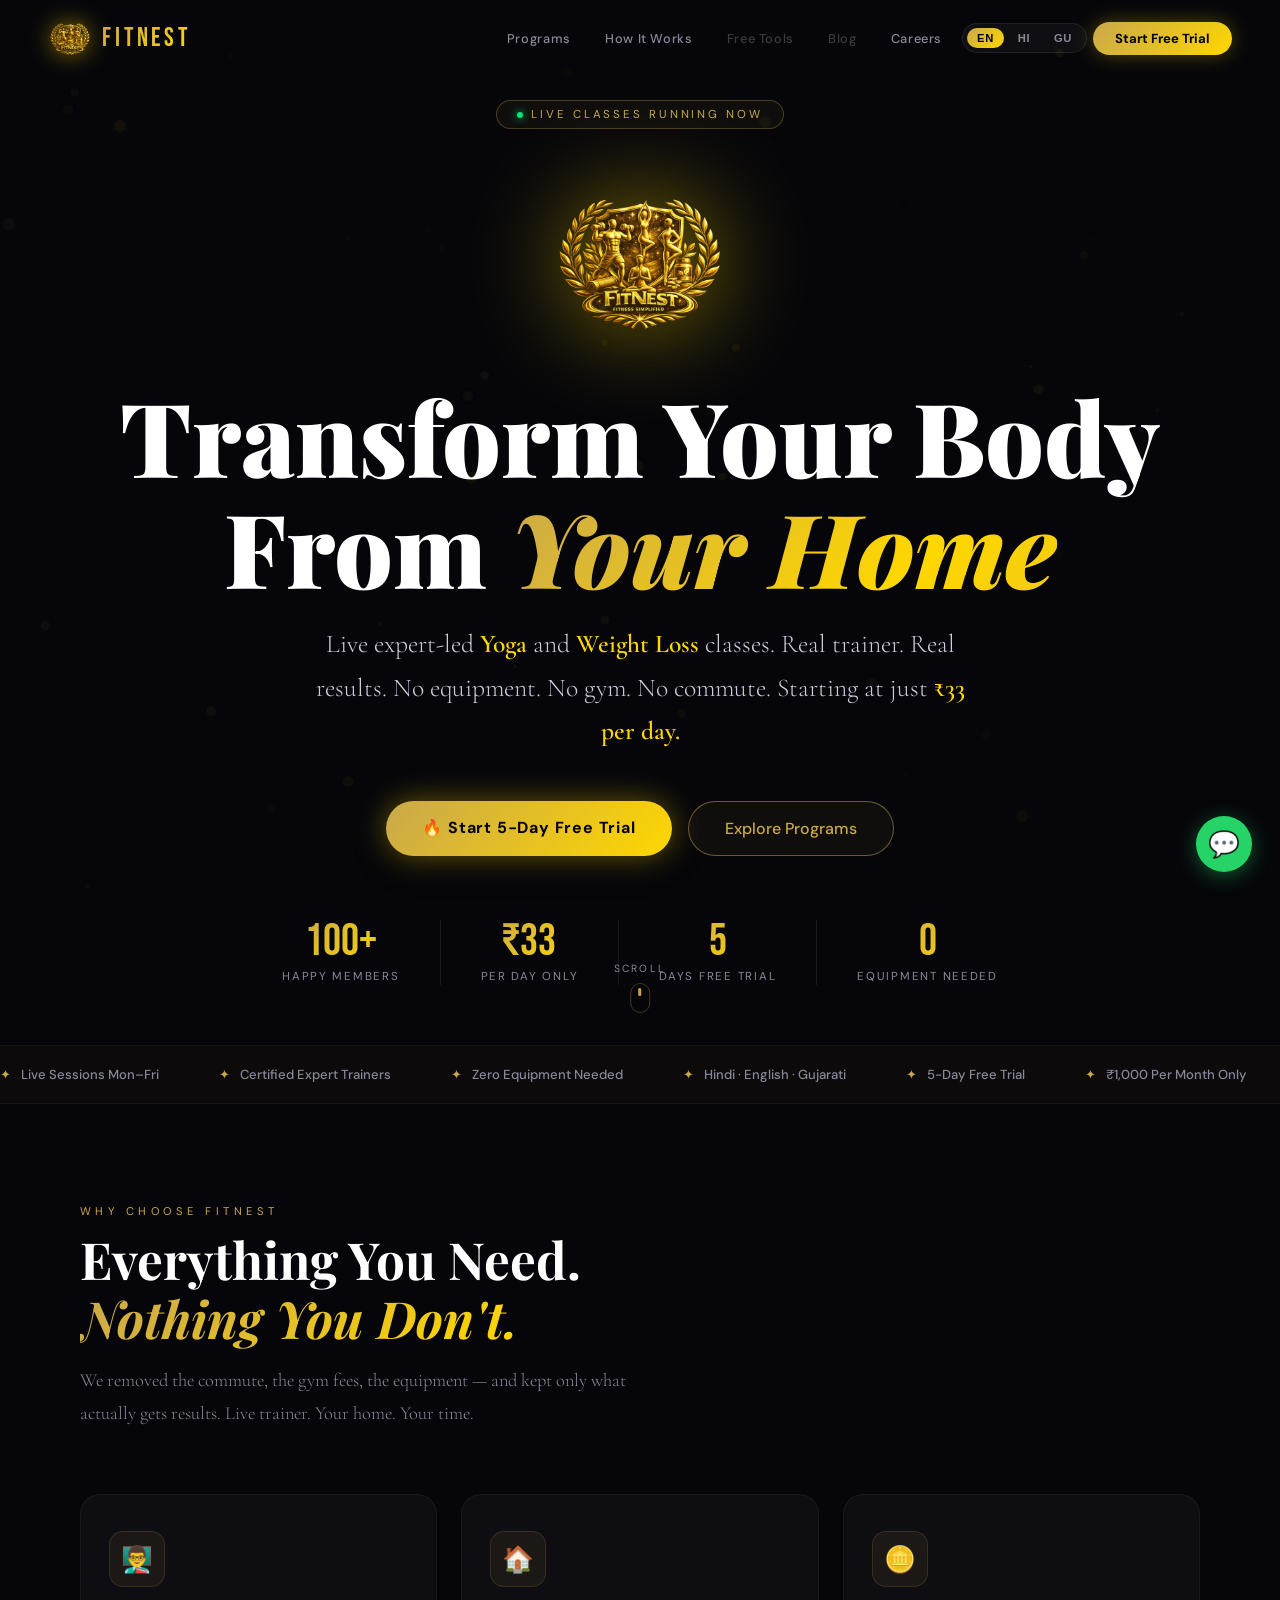
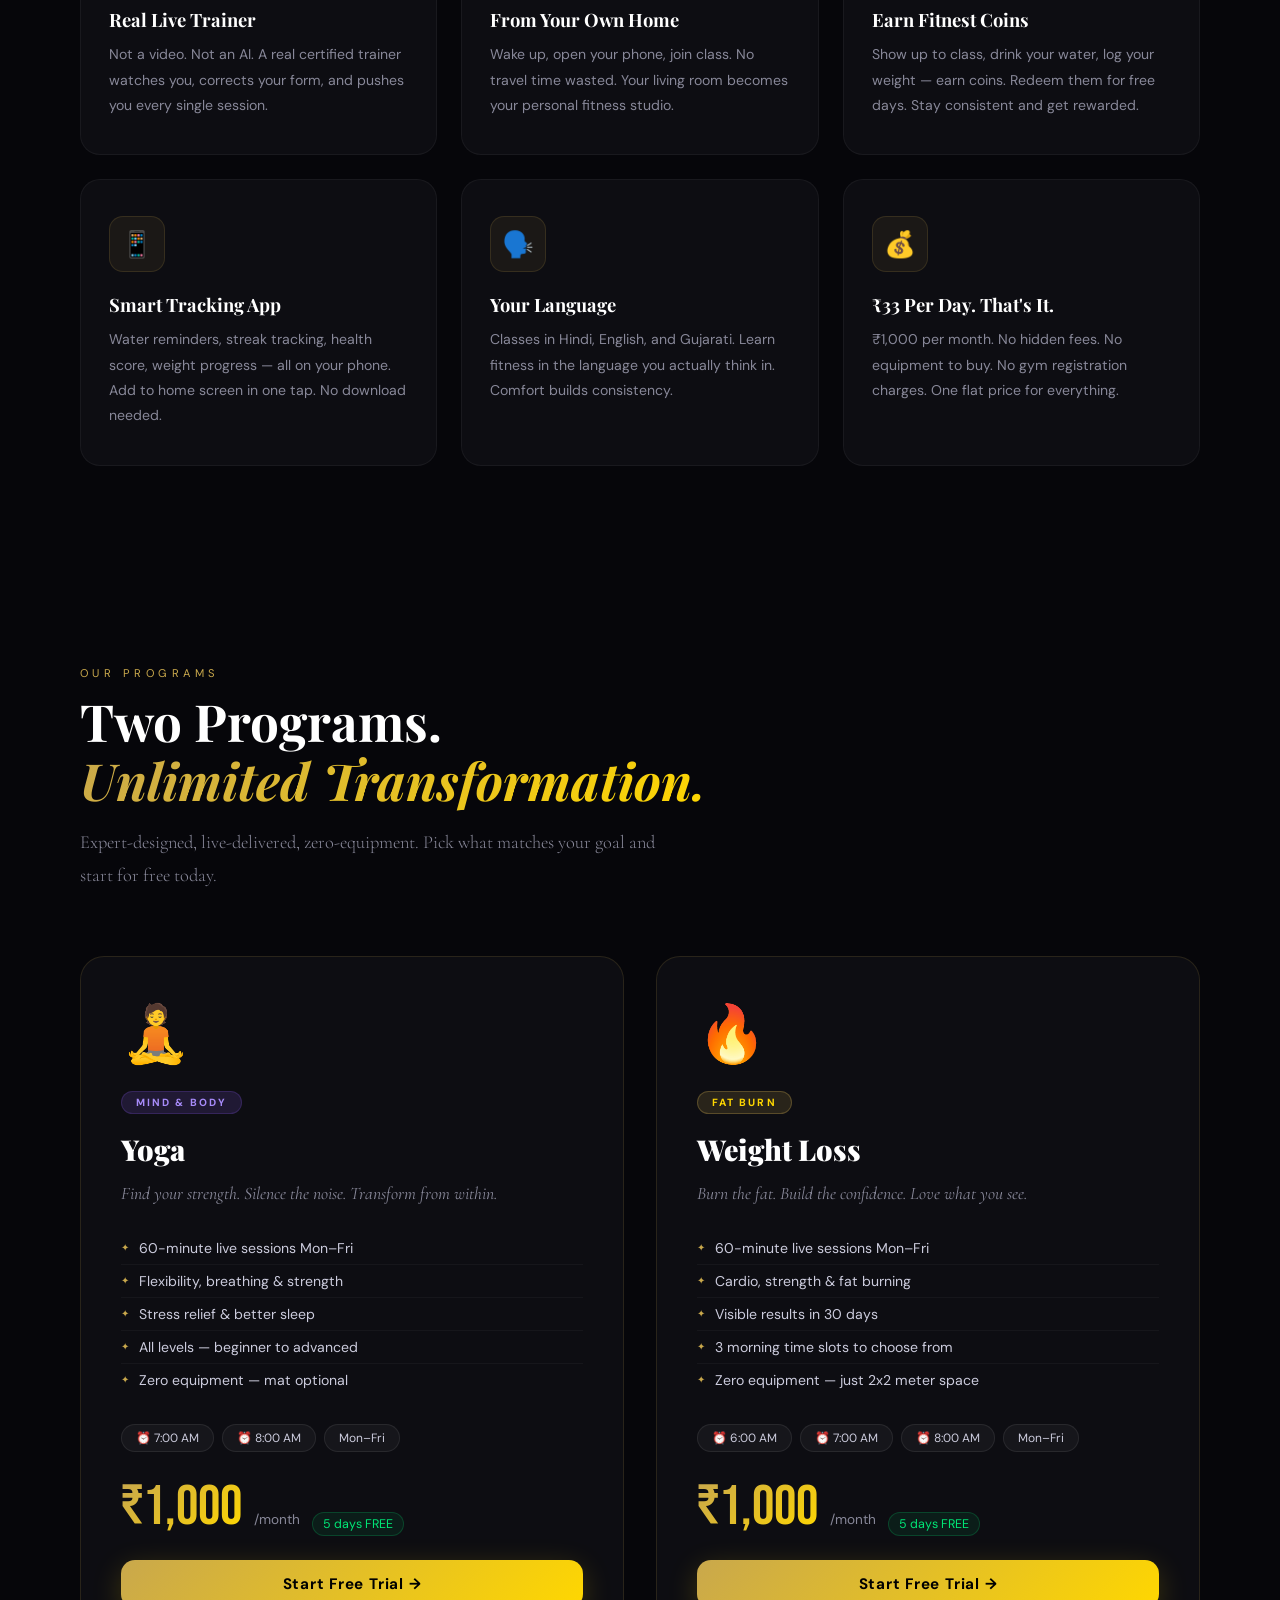
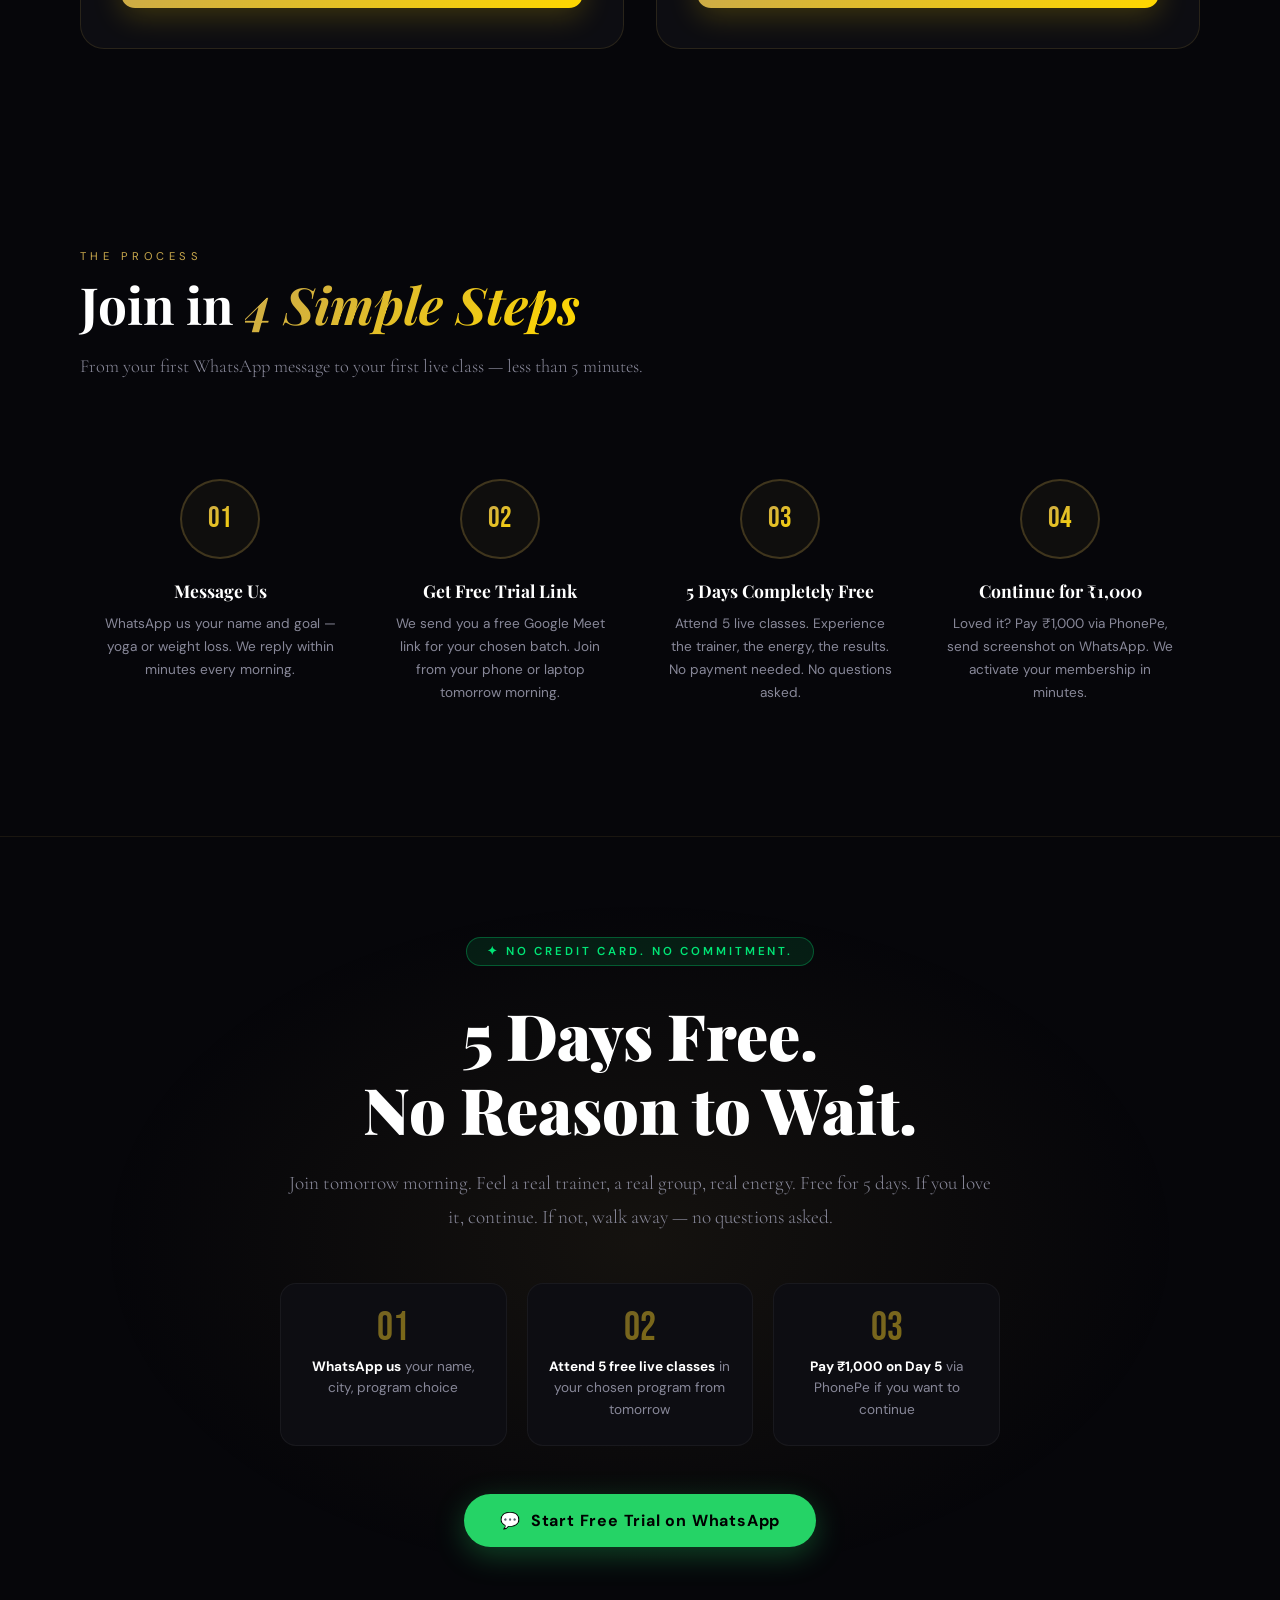
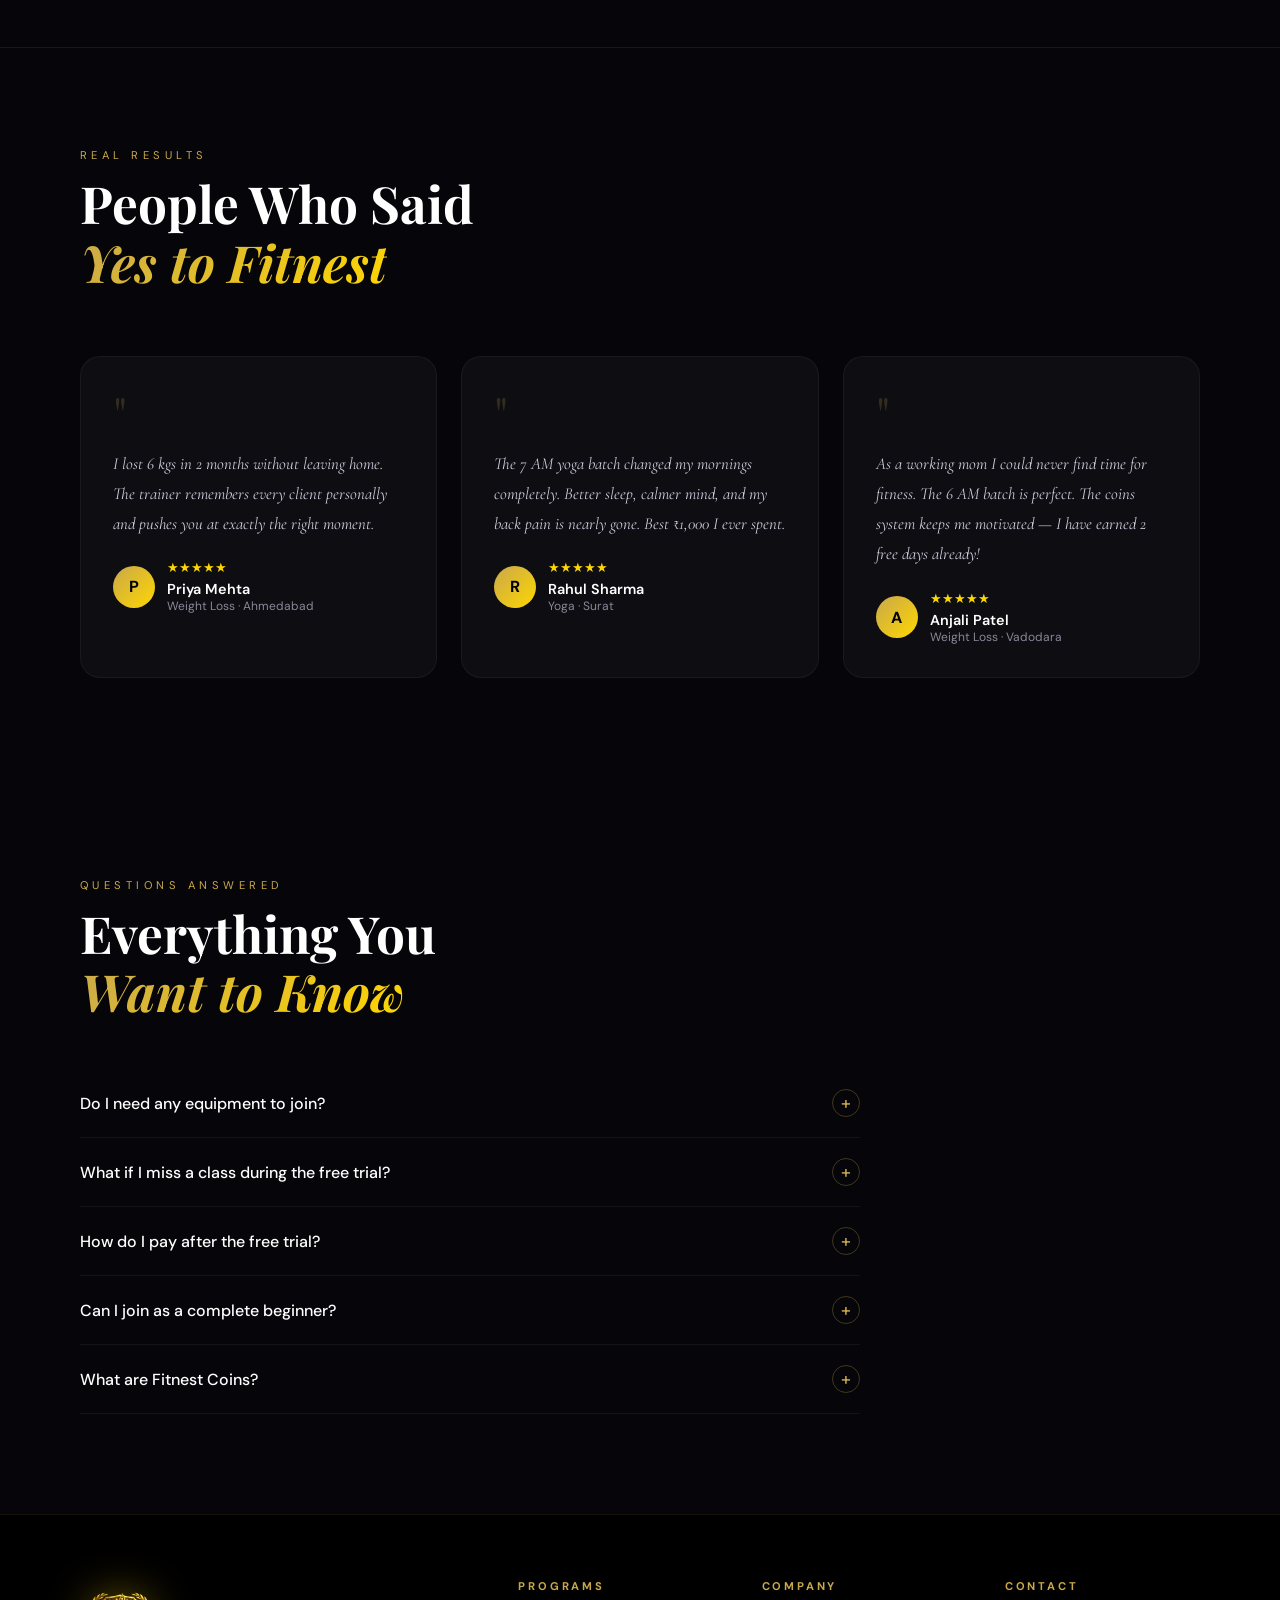
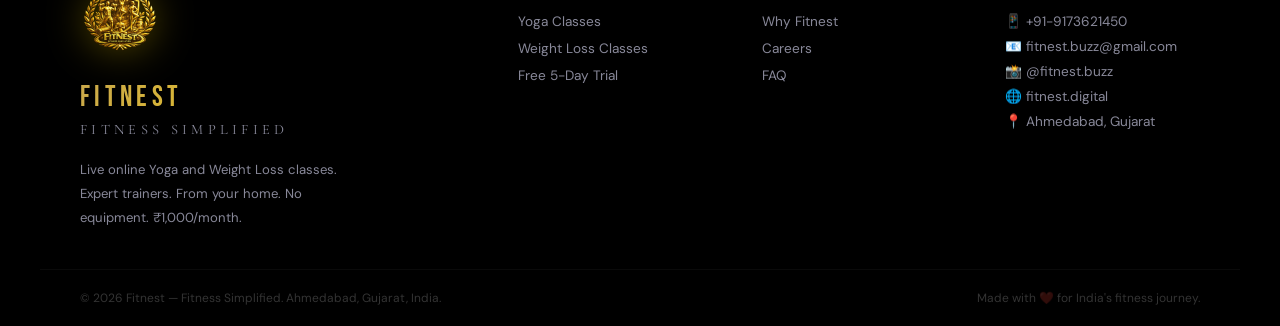
==== commit f99ba62b: "Add files via upload" ====
--- a/index.html
+++ b/index.html
@@ -1,31 +1,586 @@
-<!doctype html>
-<html lang="en">
-  <head>
-    <meta charset="UTF-8" />
-    <meta name="viewport" content="width=device-width, initial-scale=1.0" />
-    <title>FitNest – Online Weight Loss Class | Fitness Simplified</title>
-    <meta name="description" content="Join FitNest Online Weight Loss Program. Get fit from home with trainer-led live sessions. 1 Month – ₹1000 Only. Beginner friendly, no equipment needed." />
-    <meta name="author" content="FitNest" />
-    <meta name="keywords" content="online fitness, weight loss class, home workout, live fitness sessions, personal trainer, fat loss program, India fitness" />
-
-    <meta property="og:title" content="FitNest – Online Weight Loss Class | Start Your Fitness Journey" />
-    <meta property="og:description" content="Join FitNest Online Weight Loss Program. Trainer-led live sessions from home. 1 Month – ₹1000 Only." />
-    <meta property="og:type" content="website" />
-    <meta property="og:url" content="https://www.fitnest.buzz" />
-    <meta property="og:image" content="https://lovable.dev/opengraph-image-p98pqg.png" />
-
-    <meta name="twitter:card" content="summary_large_image" />
-    <meta name="twitter:title" content="FitNest – Online Weight Loss Class" />
-    <meta name="twitter:description" content="Get fit from home with trainer-led live sessions. 1 Month – ₹1000 Only." />
-    <meta name="twitter:image" content="https://lovable.dev/opengraph-image-p98pqg.png" />
-    
-    <link rel="canonical" href="https://www.fitnest.buzz" />
-    <script type="module" crossorigin src="/assets/index-DsTR9hbz.js"></script>
-    <link rel="stylesheet" crossorigin href="/assets/index-Dvghr5Ek.css">
-  </head>
-
-  <body>
-    <div id="root"></div>-
-  </body>
-</html>
+<!DOCTYPE html>
+<html lang="en">
+<head>
+<meta charset="UTF-8">
+<meta name="viewport" content="width=device-width, initial-scale=1.0">
+<meta name="description" content="Live online Yoga and Weight Loss classes with expert trainers. From your home. No equipment. ₹1,000/month. Free 5-day trial.">
+<title>Fitnest — Fitness Simplified | Live Online Yoga & Weight Loss Classes</title>
+<link href="https://fonts.googleapis.com/css2?family=Playfair+Display:ital,wght@0,700;0,900;1,400&family=Bebas+Neue&family=DM+Sans:wght@300;400;500;600&family=Cormorant+Garamond:ital,wght@0,300;0,600;1,400&display=swap" rel="stylesheet">
+<style>
+*{margin:0;padding:0;box-sizing:border-box}
+:root{
+  --black:#000000;
+  --deep:#06060a;
+  --card:#0d0d12;
+  --gold:#C9A84C;
+  --bright:#FFD700;
+  --dim:#8B6914;
+  --white:#FFFFFF;
+  --grey:#888899;
+  --soft:#ccccdd;
+  --green:#00e676;
+}
+html{scroll-behavior:smooth}
+body{background:var(--deep);color:var(--white);font-family:'DM Sans',sans-serif;overflow-x:hidden;}
+
+/* FIRE CANVAS */
+#fireCanvas{position:fixed;top:0;left:0;width:100%;height:100%;pointer-events:none;z-index:0;opacity:0.15;}
+
+/* LOADER */
+#loader{position:fixed;inset:0;background:var(--black);z-index:9999;display:flex;flex-direction:column;align-items:center;justify-content:center;transition:opacity 0.8s ease;}
+#loader.out{opacity:0;pointer-events:none;}
+.loader-logo{width:150px;opacity:0;transform:scale(0.5) rotate(-10deg);animation:logoIn 1s cubic-bezier(0.34,1.56,0.64,1) forwards 0.3s;filter:drop-shadow(0 0 40px rgba(255,215,0,0.7));}
+@keyframes logoIn{to{opacity:1;transform:scale(1) rotate(0deg);}}
+.loader-name{font-family:'Bebas Neue';font-size:3.5rem;letter-spacing:0.4em;background:linear-gradient(135deg,#C9A84C,#FFD700,#C9A84C);background-size:200%;-webkit-background-clip:text;-webkit-text-fill-color:transparent;animation:shimmer 2s linear infinite,fadeUp 0.6s ease forwards 1.1s;opacity:0;margin-top:16px;}
+.loader-tag{font-family:'Cormorant Garamond';font-size:1rem;color:var(--grey);letter-spacing:0.4em;text-transform:uppercase;opacity:0;animation:fadeUp 0.6s ease forwards 1.4s;}
+.loader-bar-wrap{width:200px;height:2px;background:rgba(255,255,255,0.08);border-radius:2px;margin-top:40px;overflow:hidden;opacity:0;animation:fadeUp 0.4s ease forwards 1.6s;}
+.loader-bar{height:100%;width:0;background:linear-gradient(90deg,var(--gold),var(--bright));animation:loadBar 1.2s ease forwards 1.8s;}
+@keyframes loadBar{to{width:100%;}}
+@keyframes fadeUp{from{opacity:0;transform:translateY(16px);}to{opacity:1;transform:translateY(0);}}
+@keyframes shimmer{to{background-position:200% center;}}
+
+/* NAV */
+nav{position:fixed;top:0;left:0;right:0;z-index:100;padding:16px 48px;display:flex;align-items:center;justify-content:space-between;transition:background 0.4s,padding 0.4s;}
+nav.scrolled{background:rgba(6,6,10,0.95);backdrop-filter:blur(24px);border-bottom:1px solid rgba(201,168,76,0.15);padding:12px 48px;}
+.nav-logo{display:flex;align-items:center;gap:10px;text-decoration:none;}
+.nav-logo img{width:44px;filter:drop-shadow(0 0 12px rgba(255,215,0,0.6));}
+.nav-logo-text{font-family:'Bebas Neue';font-size:1.6rem;letter-spacing:0.15em;background:linear-gradient(135deg,#C9A84C,#FFD700);-webkit-background-clip:text;-webkit-text-fill-color:transparent;}
+.nav-links{display:flex;gap:6px;align-items:center;}
+
+/* GRAYED TABS */
+.nav-links a.active-tab{color:var(--grey);text-decoration:none;font-size:0.8rem;letter-spacing:0.05em;padding:6px 14px;border-radius:30px;transition:all 0.3s;font-weight:500;cursor:pointer;}
+.nav-links a.active-tab:hover{color:var(--bright);background:rgba(255,215,0,0.07);}
+.nav-links a.coming-soon-tab{color:rgba(136,136,153,0.4);text-decoration:none;font-size:0.8rem;letter-spacing:0.05em;padding:6px 14px;border-radius:30px;font-weight:500;cursor:not-allowed;position:relative;}
+.nav-links a.coming-soon-tab::after{content:'Coming Soon';position:absolute;bottom:-32px;left:50%;transform:translateX(-50%);background:rgba(0,0,0,0.9);border:1px solid rgba(201,168,76,0.3);color:var(--gold);font-size:0.65rem;padding:4px 10px;border-radius:20px;white-space:nowrap;opacity:0;pointer-events:none;transition:opacity 0.2s;letter-spacing:0.1em;}
+.nav-links a.coming-soon-tab:hover::after{opacity:1;}
+
+.lang-toggle{display:flex;gap:4px;background:rgba(255,255,255,0.04);border:1px solid rgba(255,255,255,0.08);border-radius:30px;padding:4px;}
+.lang-btn{padding:4px 10px;border-radius:20px;font-size:0.7rem;font-weight:600;cursor:pointer;border:none;background:transparent;color:var(--grey);transition:all 0.2s;letter-spacing:0.05em;}
+.lang-btn.active{background:linear-gradient(135deg,#C9A84C,#FFD700);color:#000;}
+.nav-cta{background:linear-gradient(135deg,#C9A84C,#FFD700);color:#000!important;font-weight:700!important;border-radius:30px!important;padding:8px 22px!important;font-size:0.82rem!important;transition:all 0.3s!important;box-shadow:0 0 20px rgba(255,215,0,0.3);text-decoration:none!important;cursor:pointer!important;}
+.nav-cta:hover{transform:scale(1.05);box-shadow:0 0 30px rgba(255,215,0,0.5);}
+
+.hamburger{display:none;flex-direction:column;gap:5px;cursor:pointer;padding:4px;}
+.hamburger span{width:24px;height:2px;background:var(--gold);border-radius:2px;transition:all 0.3s;}
+.mobile-menu{display:none;position:fixed;inset:0;background:rgba(0,0,0,0.97);z-index:99;flex-direction:column;align-items:center;justify-content:center;gap:32px;}
+.mobile-menu.open{display:flex;}
+.mobile-menu a{font-family:'Playfair Display';font-size:2rem;color:var(--white);text-decoration:none;transition:color 0.3s;}
+.mobile-menu a:hover{color:var(--bright);}
+.mobile-menu a.disabled{color:rgba(255,255,255,0.25);cursor:not-allowed;font-size:1.6rem;}
+.mobile-close{position:absolute;top:24px;right:32px;font-size:2rem;cursor:pointer;color:var(--grey);background:none;border:none;}
+
+/* HERO */
+#hero{min-height:100vh;display:flex;flex-direction:column;align-items:center;justify-content:center;text-align:center;padding:100px 24px 60px;position:relative;z-index:1;}
+.hero-eyebrow{display:inline-flex;align-items:center;gap:8px;border:1px solid rgba(201,168,76,0.3);border-radius:40px;padding:6px 20px;font-size:0.72rem;letter-spacing:0.25em;color:var(--gold);text-transform:uppercase;margin-bottom:40px;background:rgba(201,168,76,0.05);opacity:0;animation:fadeUp 0.6s ease forwards 0.2s;}
+.hero-live-dot{width:6px;height:6px;border-radius:50%;background:var(--green);box-shadow:0 0 8px var(--green);animation:pulse 1.5s infinite;}
+@keyframes pulse{0%,100%{opacity:1;}50%{opacity:0.3;}}
+.hero-logo{width:180px;margin-bottom:32px;filter:drop-shadow(0 0 50px rgba(255,215,0,0.6));animation:heroFloat 4s ease-in-out infinite,fadeIn 1s ease forwards 0.4s;opacity:0;}
+@keyframes heroFloat{0%,100%{transform:translateY(0);}50%{transform:translateY(-14px);}}
+@keyframes fadeIn{to{opacity:1;}}
+.hero-title{font-family:'Playfair Display';font-size:clamp(2.8rem,8vw,6.5rem);font-weight:900;line-height:1.08;margin-bottom:20px;opacity:0;animation:fadeUp 0.8s ease forwards 0.6s;}
+.hero-title em{font-style:italic;background:linear-gradient(135deg,#C9A84C 0%,#FFD700 40%,#C9A84C 100%);background-size:200%;-webkit-background-clip:text;-webkit-text-fill-color:transparent;animation:shimmer 3s linear infinite;}
+.hero-sub{font-family:'Cormorant Garamond';font-size:clamp(1.1rem,2.5vw,1.6rem);color:var(--soft);font-weight:300;max-width:680px;line-height:1.7;margin-bottom:48px;opacity:0;animation:fadeUp 0.8s ease forwards 0.8s;}
+.hero-sub strong{color:var(--bright);font-weight:600;}
+.hero-btns{display:flex;gap:16px;flex-wrap:wrap;justify-content:center;opacity:0;animation:fadeUp 0.8s ease forwards 1s;}
+.btn-primary{background:linear-gradient(135deg,#C9A84C,#FFD700);color:#000;font-weight:700;padding:16px 36px;border-radius:50px;font-size:1rem;text-decoration:none;letter-spacing:0.05em;box-shadow:0 0 30px rgba(255,215,0,0.4),0 8px 32px rgba(0,0,0,0.4);transition:all 0.3s;display:inline-block;}
+.btn-primary:hover{transform:translateY(-3px) scale(1.03);box-shadow:0 0 50px rgba(255,215,0,0.6),0 12px 40px rgba(0,0,0,0.5);}
+.btn-secondary{border:1.5px solid rgba(201,168,76,0.5);color:var(--gold);padding:16px 36px;border-radius:50px;font-size:1rem;text-decoration:none;font-weight:500;transition:all 0.3s;backdrop-filter:blur(8px);background:rgba(201,168,76,0.05);}
+.btn-secondary:hover{border-color:var(--bright);color:var(--bright);background:rgba(255,215,0,0.08);transform:translateY(-3px);}
+.hero-proof{margin-top:64px;display:flex;gap:40px;flex-wrap:wrap;justify-content:center;opacity:0;animation:fadeUp 0.8s ease forwards 1.2s;}
+.proof-item{text-align:center;}
+.proof-num{font-family:'Bebas Neue';font-size:2.8rem;background:linear-gradient(135deg,#C9A84C,#FFD700);-webkit-background-clip:text;-webkit-text-fill-color:transparent;display:block;line-height:1;}
+.proof-label{font-size:0.72rem;color:var(--grey);letter-spacing:0.15em;text-transform:uppercase;margin-top:4px;}
+.proof-divider{width:1px;background:rgba(255,255,255,0.08);align-self:stretch;}
+.scroll-hint{position:absolute;bottom:32px;left:50%;transform:translateX(-50%);display:flex;flex-direction:column;align-items:center;gap:8px;opacity:0;animation:fadeIn 1s ease forwards 2.2s;}
+.scroll-hint span{font-size:0.65rem;color:var(--grey);letter-spacing:0.2em;text-transform:uppercase;}
+.scroll-arrow{width:20px;height:30px;border:1.5px solid rgba(201,168,76,0.3);border-radius:10px;display:flex;align-items:flex-start;justify-content:center;padding-top:4px;}
+.scroll-dot{width:3px;height:8px;background:var(--gold);border-radius:3px;animation:scrollDot 1.5s infinite;}
+@keyframes scrollDot{0%{opacity:1;transform:translateY(0);}100%{opacity:0;transform:translateY(14px);}}
+
+/* TRUST BAR */
+.trust-bar{position:relative;z-index:1;border-top:1px solid rgba(255,255,255,0.04);border-bottom:1px solid rgba(255,255,255,0.04);background:rgba(201,168,76,0.03);padding:20px 0;overflow:hidden;}
+.trust-track{display:flex;gap:60px;animation:trustScroll 22s linear infinite;width:max-content;}
+@keyframes trustScroll{to{transform:translateX(-50%);}}
+.trust-item{display:flex;align-items:center;gap:10px;white-space:nowrap;font-size:0.82rem;color:var(--grey);font-weight:500;}
+.trust-item span{color:var(--gold);}
+
+/* SECTIONS */
+section{position:relative;z-index:1;}
+.section-wrap{max-width:1200px;margin:0 auto;padding:100px 40px;}
+.section-label{font-size:0.7rem;letter-spacing:0.4em;color:var(--gold);text-transform:uppercase;margin-bottom:12px;display:block;}
+.section-title{font-family:'Playfair Display';font-size:clamp(2rem,4vw,3.5rem);font-weight:700;line-height:1.15;margin-bottom:16px;}
+.section-title em{font-style:italic;background:linear-gradient(135deg,#C9A84C,#FFD700);-webkit-background-clip:text;-webkit-text-fill-color:transparent;}
+.section-sub{font-family:'Cormorant Garamond';font-size:1.15rem;color:var(--grey);max-width:600px;line-height:1.8;font-weight:300;}
+
+/* WHY */
+.why-grid{display:grid;grid-template-columns:repeat(auto-fit,minmax(280px,1fr));gap:24px;margin-top:64px;}
+.why-card{background:var(--card);border:1px solid rgba(255,255,255,0.05);border-radius:20px;padding:36px 28px;position:relative;overflow:hidden;transition:all 0.4s;}
+.why-card::before{content:'';position:absolute;top:0;left:0;right:0;height:2px;background:linear-gradient(90deg,transparent,var(--gold),transparent);transform:translateX(-100%);transition:transform 0.6s;}
+.why-card:hover::before{transform:translateX(0);}
+.why-card:hover{border-color:rgba(201,168,76,0.2);transform:translateY(-6px);box-shadow:0 20px 60px rgba(0,0,0,0.5),0 0 40px rgba(201,168,76,0.05);}
+.why-icon{width:56px;height:56px;border-radius:14px;background:rgba(201,168,76,0.08);border:1px solid rgba(201,168,76,0.15);display:flex;align-items:center;justify-content:center;font-size:1.6rem;margin-bottom:20px;}
+.why-title{font-family:'Playfair Display';font-size:1.15rem;font-weight:700;margin-bottom:10px;}
+.why-desc{font-size:0.88rem;color:var(--grey);line-height:1.8;}
+
+/* PROGRAMS */
+.programs-grid{display:grid;grid-template-columns:repeat(auto-fit,minmax(340px,1fr));gap:32px;margin-top:64px;}
+.program-card{background:var(--card);border:1px solid rgba(201,168,76,0.15);border-radius:24px;padding:40px;position:relative;overflow:hidden;transition:all 0.4s;}
+.program-card:hover{border-color:rgba(255,215,0,0.4);transform:translateY(-8px);box-shadow:0 30px 80px rgba(0,0,0,0.6),0 0 60px rgba(201,168,76,0.1);}
+.program-emoji{font-size:3.5rem;margin-bottom:20px;display:block;}
+.program-badge{display:inline-block;padding:4px 14px;border-radius:30px;font-size:0.65rem;letter-spacing:0.2em;text-transform:uppercase;font-weight:700;margin-bottom:16px;}
+.badge-yoga{background:rgba(139,92,246,0.15);color:#a78bfa;border:1px solid rgba(139,92,246,0.2);}
+.badge-weight{background:rgba(201,168,76,0.15);color:var(--bright);border:1px solid rgba(201,168,76,0.3);}
+.program-name{font-family:'Playfair Display';font-size:1.8rem;font-weight:900;margin-bottom:12px;}
+.program-tagline{font-family:'Cormorant Garamond';font-style:italic;font-size:1.1rem;color:var(--grey);margin-bottom:24px;line-height:1.6;}
+.program-features{list-style:none;margin-bottom:28px;}
+.program-features li{display:flex;align-items:center;gap:10px;font-size:0.88rem;color:var(--soft);padding:7px 0;border-bottom:1px solid rgba(255,255,255,0.04);}
+.program-features li:last-child{border-bottom:none;}
+.program-features li::before{content:'✦';color:var(--gold);font-size:0.6rem;flex-shrink:0;}
+.program-price-row{display:flex;align-items:flex-end;gap:12px;margin-bottom:24px;}
+.price-amount{font-family:'Bebas Neue';font-size:3.5rem;background:linear-gradient(135deg,#C9A84C,#FFD700);-webkit-background-clip:text;-webkit-text-fill-color:transparent;line-height:1;}
+.price-period{font-size:0.85rem;color:var(--grey);padding-bottom:8px;}
+.price-trial{font-size:0.78rem;color:var(--green);background:rgba(0,230,118,0.08);border:1px solid rgba(0,230,118,0.2);border-radius:20px;padding:3px 10px;}
+.timings{display:flex;gap:8px;flex-wrap:wrap;margin-bottom:28px;}
+.timing-tag{background:rgba(255,255,255,0.04);border:1px solid rgba(255,255,255,0.08);border-radius:20px;padding:5px 14px;font-size:0.75rem;color:var(--soft);}
+.program-cta{display:block;text-align:center;background:linear-gradient(135deg,#C9A84C,#FFD700);color:#000;font-weight:700;font-size:0.95rem;padding:14px;border-radius:14px;text-decoration:none;letter-spacing:0.05em;transition:all 0.3s;box-shadow:0 8px 30px rgba(255,215,0,0.2);}
+.program-cta:hover{transform:scale(1.02);box-shadow:0 12px 40px rgba(255,215,0,0.4);}
+
+/* HOW IT WORKS */
+.steps-wrap{display:grid;grid-template-columns:repeat(auto-fit,minmax(220px,1fr));gap:0;margin-top:64px;}
+.step{text-align:center;padding:32px 24px;}
+.step-circle-ring{width:80px;height:80px;border-radius:50%;border:2px solid rgba(201,168,76,0.25);display:flex;align-items:center;justify-content:center;margin:0 auto 20px;background:rgba(201,168,76,0.05);font-size:2rem;transition:all 0.4s;}
+.step:hover .step-circle-ring{border-color:var(--gold);box-shadow:0 0 30px rgba(201,168,76,0.2);}
+.step-num{font-family:'Bebas Neue';font-size:1.8rem;background:linear-gradient(135deg,#C9A84C,#FFD700);-webkit-background-clip:text;-webkit-text-fill-color:transparent;}
+.step-title{font-family:'Playfair Display';font-size:1.1rem;font-weight:700;margin-bottom:10px;}
+.step-desc{font-size:0.85rem;color:var(--grey);line-height:1.7;}
+
+/* TRIAL */
+#trial{background:radial-gradient(ellipse at center,rgba(201,168,76,0.08) 0%,transparent 60%);border-top:1px solid rgba(201,168,76,0.1);border-bottom:1px solid rgba(201,168,76,0.1);}
+.trial-inner{text-align:center;max-width:800px;margin:0 auto;padding:100px 40px;}
+.trial-badge{display:inline-block;background:rgba(0,230,118,0.1);border:1px solid rgba(0,230,118,0.3);border-radius:30px;padding:6px 20px;font-size:0.72rem;letter-spacing:0.25em;color:var(--green);text-transform:uppercase;margin-bottom:32px;font-weight:600;}
+.trial-title{font-family:'Playfair Display';font-size:clamp(2.2rem,5vw,4rem);font-weight:900;line-height:1.15;margin-bottom:20px;}
+.trial-sub{font-family:'Cormorant Garamond';font-size:1.2rem;color:var(--grey);line-height:1.8;margin-bottom:48px;font-weight:300;}
+.trial-steps{display:grid;grid-template-columns:repeat(3,1fr);gap:20px;margin-bottom:48px;}
+.trial-step{background:var(--card);border:1px solid rgba(255,255,255,0.05);border-radius:16px;padding:24px 20px;}
+.trial-step-num{font-family:'Bebas Neue';font-size:2.5rem;background:linear-gradient(135deg,rgba(201,168,76,0.5),rgba(255,215,0,0.5));-webkit-background-clip:text;-webkit-text-fill-color:transparent;display:block;line-height:1;margin-bottom:8px;}
+.trial-step p{font-size:0.85rem;color:var(--grey);line-height:1.6;}
+.trial-step strong{color:var(--white);}
+.whatsapp-btn{display:inline-flex;align-items:center;gap:10px;background:#25D366;color:#000;font-weight:700;padding:16px 36px;border-radius:50px;text-decoration:none;font-size:1rem;letter-spacing:0.05em;transition:all 0.3s;box-shadow:0 8px 30px rgba(37,211,102,0.3);}
+.whatsapp-btn:hover{transform:translateY(-3px);box-shadow:0 12px 40px rgba(37,211,102,0.5);}
+
+/* TOOLS (coming soon overlay) */
+.coming-soon-section{position:relative;}
+.coming-soon-overlay{position:absolute;inset:0;background:rgba(6,6,10,0.85);backdrop-filter:blur(4px);z-index:10;display:flex;flex-direction:column;align-items:center;justify-content:center;border-radius:16px;}
+.coming-soon-badge{background:rgba(201,168,76,0.1);border:1px solid rgba(201,168,76,0.3);border-radius:30px;padding:8px 24px;font-size:0.78rem;letter-spacing:0.25em;color:var(--gold);text-transform:uppercase;font-weight:600;margin-bottom:10px;}
+.coming-soon-text{font-family:'Cormorant Garamond';font-size:1rem;color:var(--grey);}
+
+/* TOOLS */
+.tools-grid{display:grid;grid-template-columns:repeat(auto-fit,minmax(300px,1fr));gap:24px;margin-top:48px;}
+.tool-card{background:var(--card);border:1px solid rgba(255,255,255,0.05);border-radius:20px;padding:32px;}
+.tool-title{font-family:'Playfair Display';font-size:1.2rem;font-weight:700;margin-bottom:20px;display:flex;align-items:center;gap:10px;}
+
+/* TESTIMONIALS */
+.testi-grid{display:grid;grid-template-columns:repeat(auto-fit,minmax(300px,1fr));gap:24px;margin-top:64px;}
+.testi-card{background:var(--card);border:1px solid rgba(255,255,255,0.05);border-radius:20px;padding:32px;transition:all 0.3s;}
+.testi-card:hover{border-color:rgba(201,168,76,0.2);transform:translateY(-4px);}
+.testi-quote{font-size:3rem;color:rgba(201,168,76,0.2);font-family:'Playfair Display';line-height:1;margin-bottom:12px;}
+.testi-text{font-family:'Cormorant Garamond';font-size:1.05rem;color:var(--soft);line-height:1.8;font-style:italic;margin-bottom:20px;}
+.testi-author{display:flex;align-items:center;gap:12px;}
+.testi-avatar{width:42px;height:42px;border-radius:50%;background:linear-gradient(135deg,#C9A84C,#FFD700);display:flex;align-items:center;justify-content:center;font-weight:700;color:#000;font-size:1rem;}
+.testi-name{font-weight:600;font-size:0.9rem;}
+.testi-detail{font-size:0.75rem;color:var(--grey);}
+.stars{color:var(--bright);font-size:0.8rem;margin-bottom:4px;}
+
+/* FAQ */
+.faq-list{margin-top:48px;max-width:780px;}
+.faq-item{border-bottom:1px solid rgba(255,255,255,0.06);overflow:hidden;}
+.faq-q{width:100%;background:none;border:none;color:var(--white);text-align:left;padding:20px 0;cursor:pointer;display:flex;align-items:center;justify-content:space-between;gap:20px;font-family:'DM Sans';font-size:1rem;font-weight:500;transition:color 0.3s;}
+.faq-q:hover{color:var(--bright);}
+.faq-icon{width:28px;height:28px;border-radius:50%;border:1px solid rgba(201,168,76,0.3);display:flex;align-items:center;justify-content:center;font-size:1.1rem;flex-shrink:0;transition:all 0.3s;color:var(--gold);}
+.faq-item.open .faq-icon{transform:rotate(45deg);background:var(--gold);color:#000;border-color:var(--gold);}
+.faq-a{max-height:0;overflow:hidden;transition:max-height 0.4s ease;}
+.faq-a-inner{padding-bottom:20px;font-size:0.9rem;color:var(--grey);line-height:1.8;}
+.faq-item.open .faq-a{max-height:300px;}
+
+/* FOOTER */
+footer{background:var(--black);border-top:1px solid rgba(201,168,76,0.1);}
+.footer-main{max-width:1200px;margin:0 auto;padding:64px 40px 40px;display:grid;grid-template-columns:2fr 1fr 1fr 1fr;gap:48px;}
+.footer-brand img{width:80px;margin-bottom:16px;filter:drop-shadow(0 0 20px rgba(255,215,0,0.4));}
+.footer-brand-name{font-family:'Bebas Neue';font-size:1.8rem;letter-spacing:0.15em;background:linear-gradient(135deg,#C9A84C,#FFD700);-webkit-background-clip:text;-webkit-text-fill-color:transparent;display:block;margin-bottom:6px;}
+.footer-brand-tag{font-family:'Cormorant Garamond';font-size:0.9rem;color:var(--grey);letter-spacing:0.3em;margin-bottom:20px;}
+.footer-brand-desc{font-size:0.82rem;color:var(--grey);line-height:1.8;max-width:280px;}
+.footer-col h4{font-size:0.7rem;letter-spacing:0.25em;color:var(--gold);text-transform:uppercase;margin-bottom:20px;font-weight:700;}
+.footer-col a{display:block;color:var(--grey);text-decoration:none;font-size:0.85rem;margin-bottom:10px;transition:color 0.3s;}
+.footer-col a:hover{color:var(--white);}
+.footer-col p{font-size:0.85rem;color:var(--grey);margin-bottom:8px;}
+.footer-bottom{max-width:1200px;margin:0 auto;padding:20px 40px;border-top:1px solid rgba(255,255,255,0.04);display:flex;align-items:center;justify-content:space-between;flex-wrap:wrap;gap:12px;}
+.footer-bottom p{font-size:0.75rem;color:rgba(255,255,255,0.2);}
+
+/* WHATSAPP FLOAT */
+.wa-float{position:fixed;bottom:28px;right:28px;width:56px;height:56px;border-radius:50%;background:#25D366;display:flex;align-items:center;justify-content:center;font-size:1.6rem;z-index:200;box-shadow:0 4px 20px rgba(37,211,102,0.4);text-decoration:none;transition:all 0.3s;}
+.wa-float:hover{transform:scale(1.1);box-shadow:0 8px 30px rgba(37,211,102,0.6);}
+
+/* REVEAL */
+.reveal{opacity:0;transform:translateY(32px);transition:all 0.7s cubic-bezier(0.16,1,0.3,1);}
+.reveal.up{opacity:1;transform:translateY(0);}
+.reveal-left{opacity:0;transform:translateX(-32px);transition:all 0.7s cubic-bezier(0.16,1,0.3,1);}
+.reveal-left.up{opacity:1;transform:translateX(0);}
+.reveal-right{opacity:0;transform:translateX(32px);transition:all 0.7s cubic-bezier(0.16,1,0.3,1);}
+.reveal-right.up{opacity:1;transform:translateX(0);}
+
+/* RESPONSIVE */
+@media(max-width:900px){
+  nav{padding:14px 20px;}
+  nav.scrolled{padding:10px 20px;}
+  .nav-links{display:none;}
+  .hamburger{display:flex;}
+  .footer-main{grid-template-columns:1fr 1fr;}
+  .trial-steps{grid-template-columns:1fr;}
+  .steps-wrap{grid-template-columns:1fr 1fr;}
+  .section-wrap{padding:70px 24px;}
+}
+@media(max-width:600px){
+  .footer-main{grid-template-columns:1fr;}
+  .steps-wrap{grid-template-columns:1fr;}
+  .hero-proof{gap:24px;}
+  .proof-divider{display:none;}
+  .footer-bottom{flex-direction:column;text-align:center;}
+}
+</style>
+</head>
+<body>
+
+<!-- FIRE CANVAS -->
+<canvas id="fireCanvas"></canvas>
+
+<!-- LOADER -->
+<div id="loader">
+  <img class="loader-logo" src="[data-uri]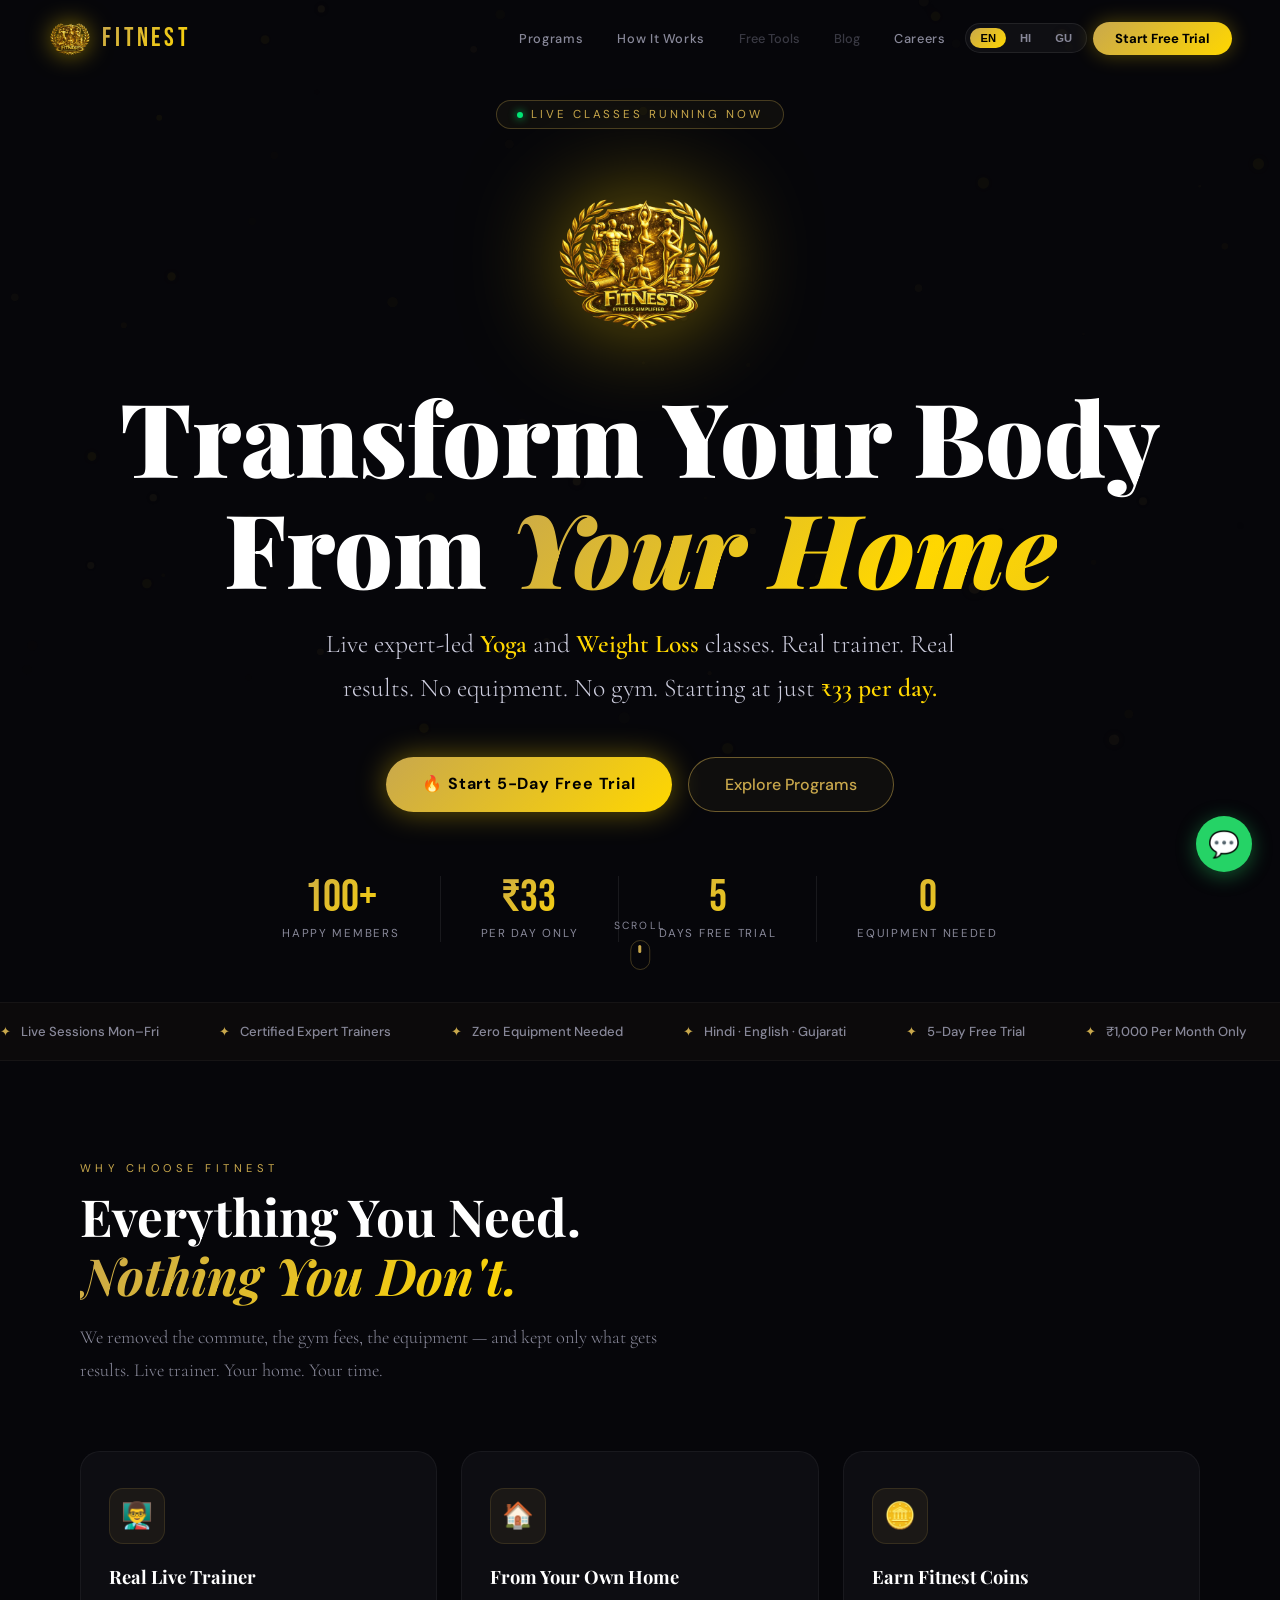
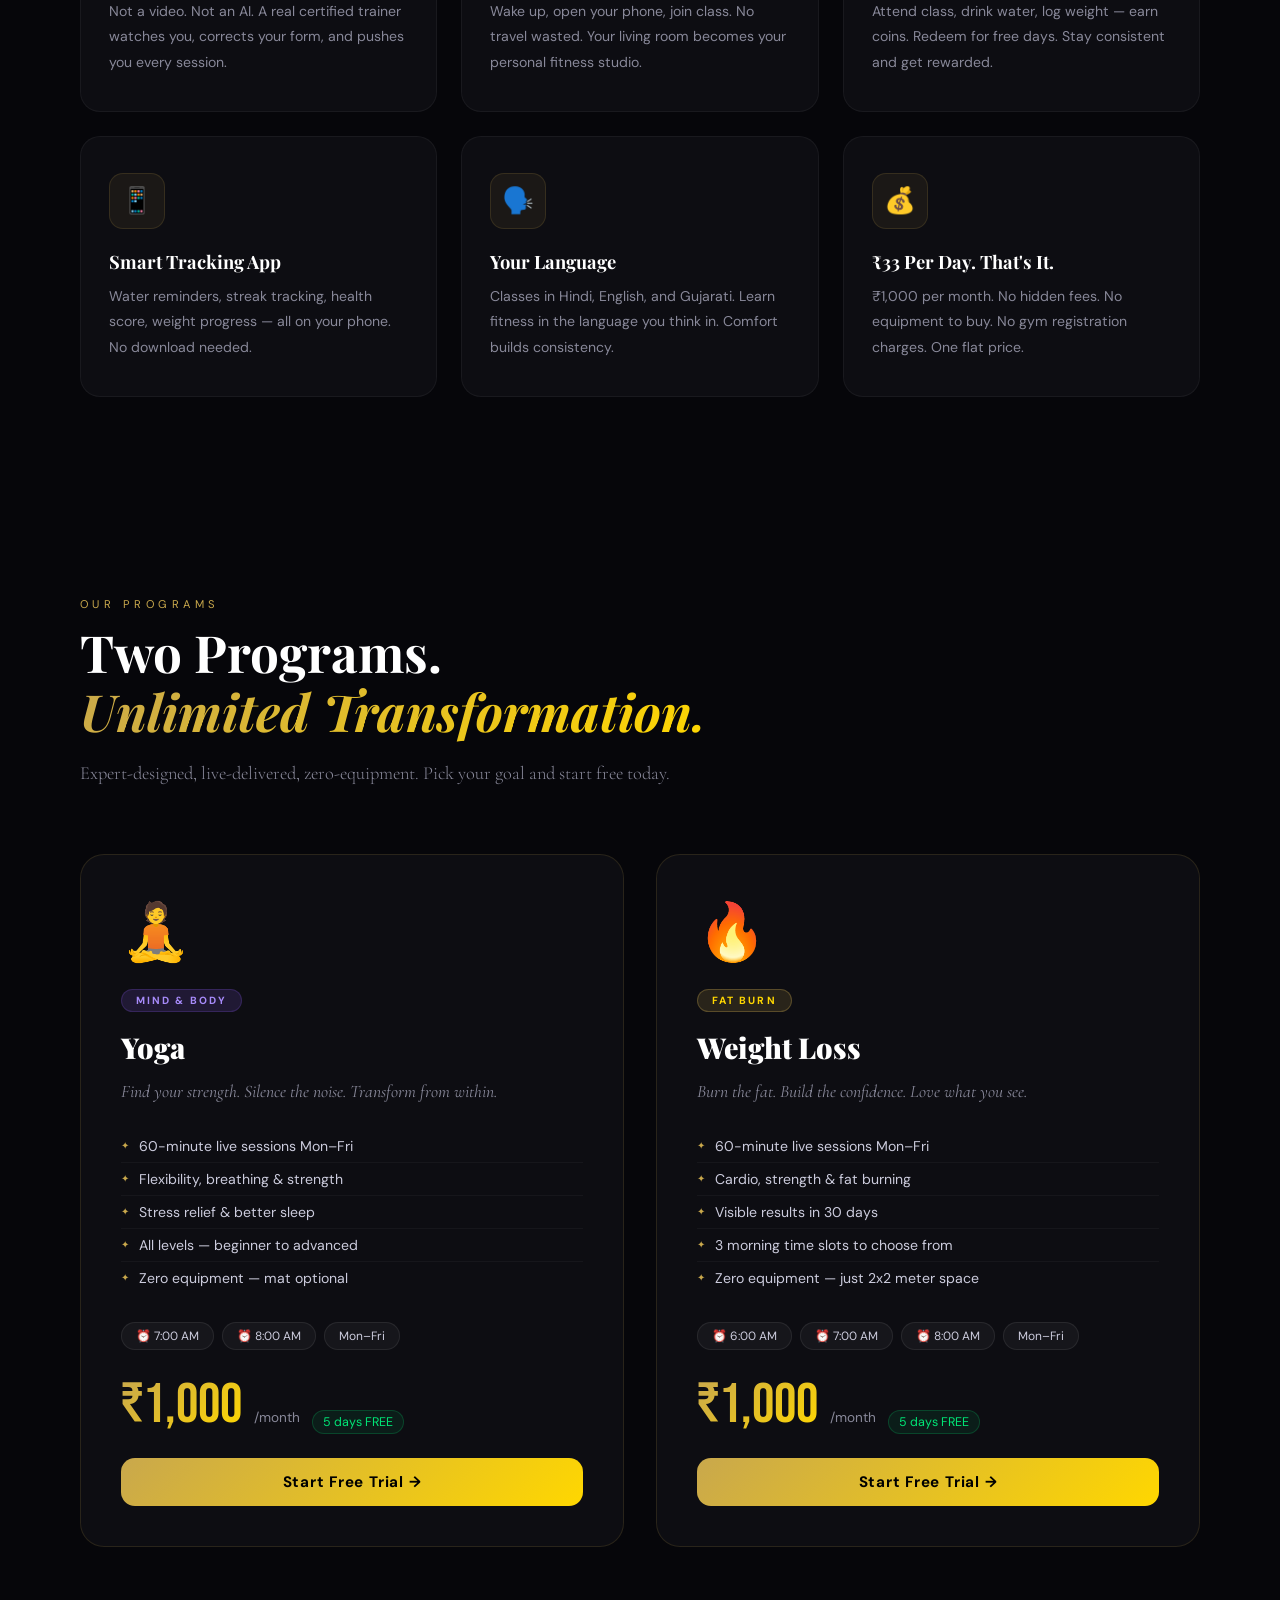
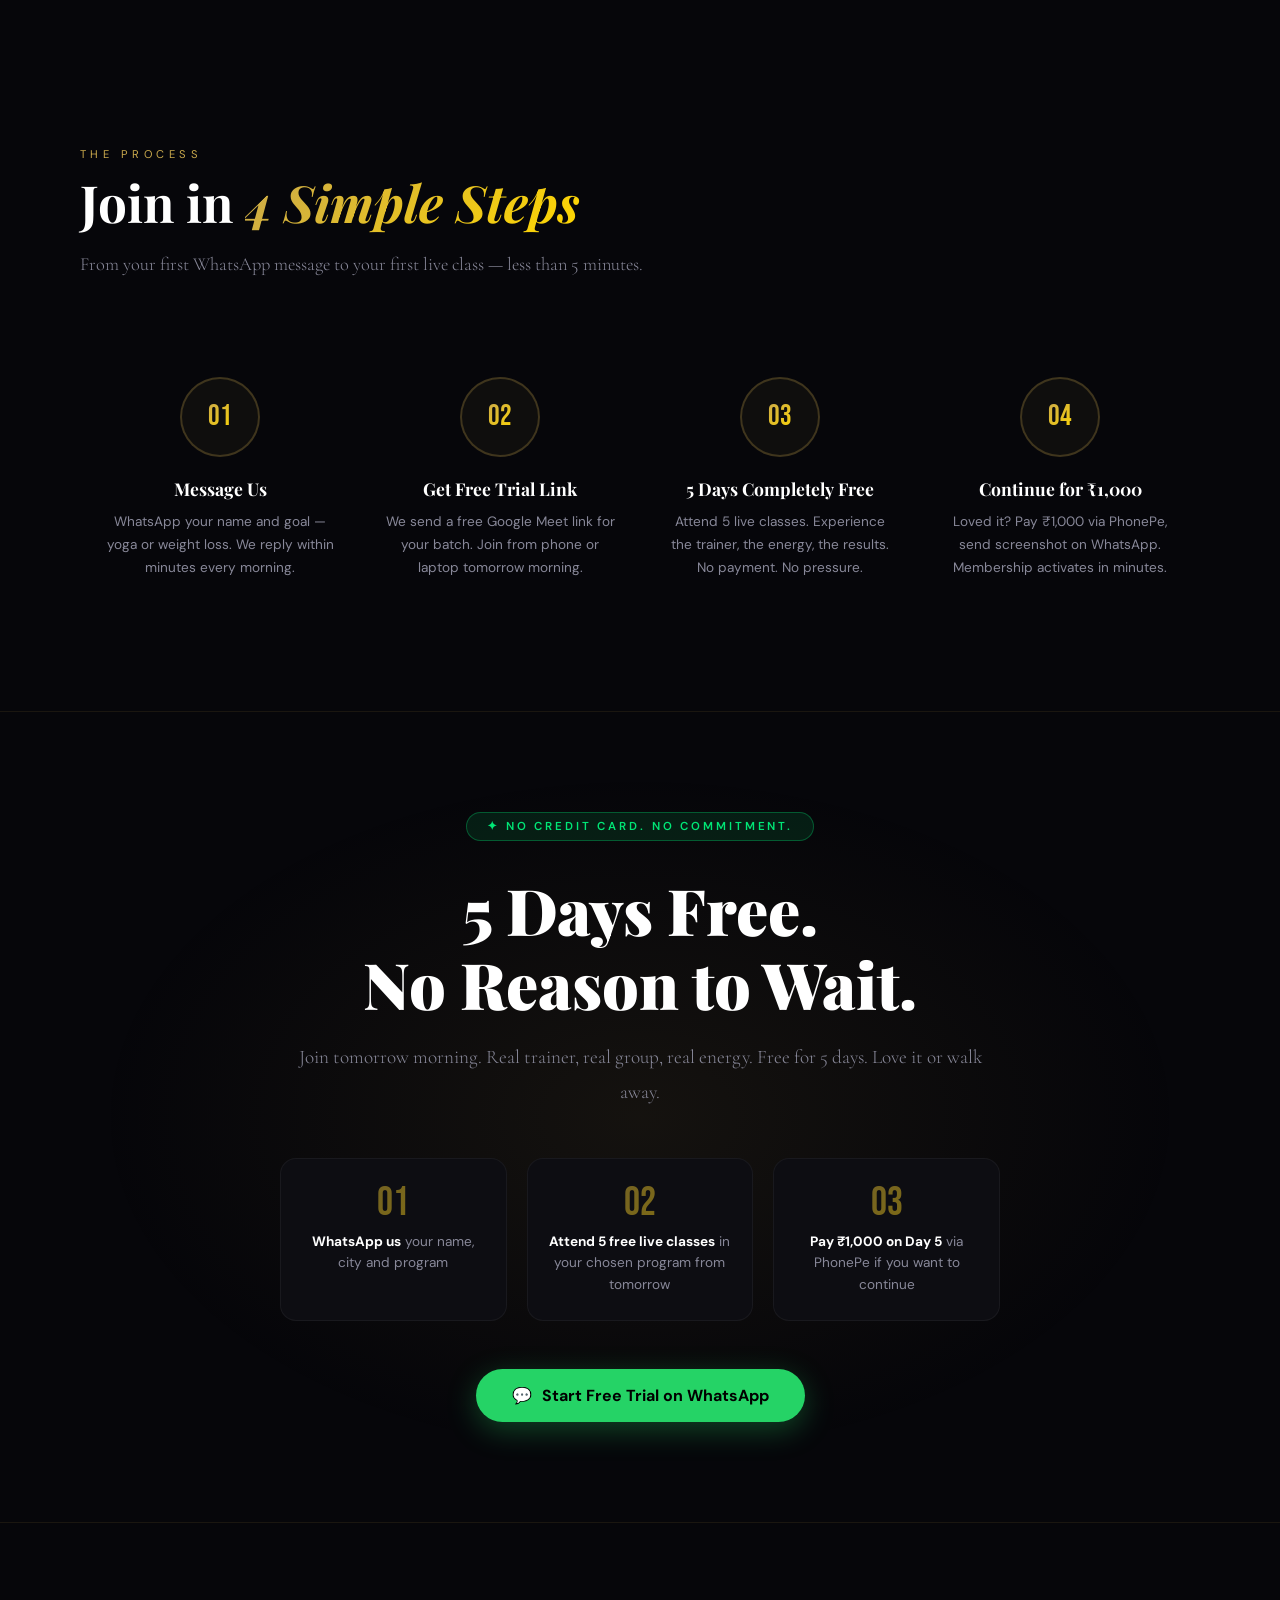
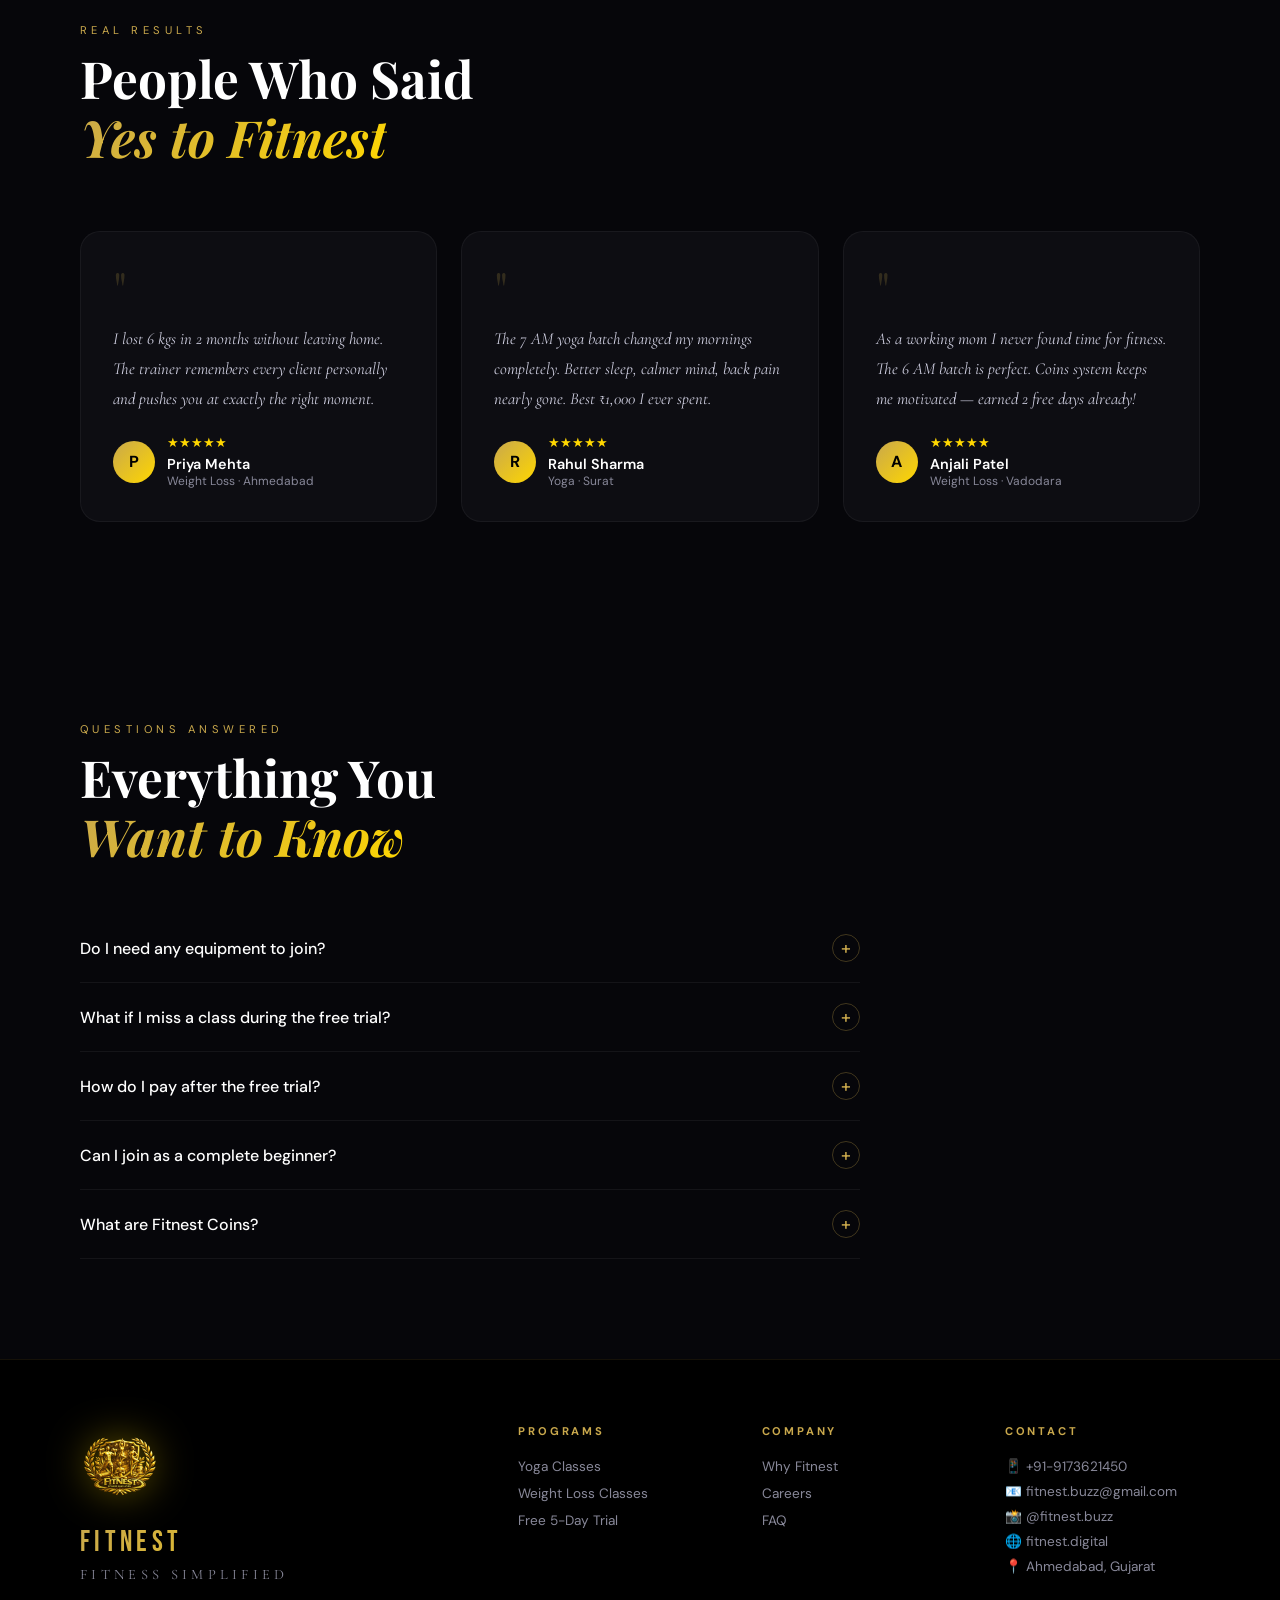
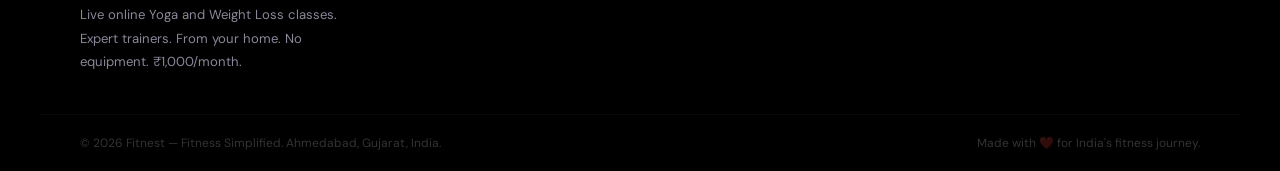
==== commit 58f5d00d: "Add files via upload" ====
--- a/index.html
+++ b/index.html
@@ -8,24 +8,10 @@
 <link href="https://fonts.googleapis.com/css2?family=Playfair+Display:ital,wght@0,700;0,900;1,400&family=Bebas+Neue&family=DM+Sans:wght@300;400;500;600&family=Cormorant+Garamond:ital,wght@0,300;0,600;1,400&display=swap" rel="stylesheet">
 <style>
 *{margin:0;padding:0;box-sizing:border-box}
-:root{
-  --black:#000000;
-  --deep:#06060a;
-  --card:#0d0d12;
-  --gold:#C9A84C;
-  --bright:#FFD700;
-  --dim:#8B6914;
-  --white:#FFFFFF;
-  --grey:#888899;
-  --soft:#ccccdd;
-  --green:#00e676;
-}
+:root{--black:#000000;--deep:#06060a;--card:#0d0d12;--gold:#C9A84C;--bright:#FFD700;--dim:#8B6914;--white:#FFFFFF;--grey:#888899;--soft:#ccccdd;--green:#00e676;}
 html{scroll-behavior:smooth}
 body{background:var(--deep);color:var(--white);font-family:'DM Sans',sans-serif;overflow-x:hidden;}
-
-/* FIRE CANVAS */
 #fireCanvas{position:fixed;top:0;left:0;width:100%;height:100%;pointer-events:none;z-index:0;opacity:0.15;}
-
 /* LOADER */
 #loader{position:fixed;inset:0;background:var(--black);z-index:9999;display:flex;flex-direction:column;align-items:center;justify-content:center;transition:opacity 0.8s ease;}
 #loader.out{opacity:0;pointer-events:none;}
@@ -38,7 +24,6 @@
 @keyframes loadBar{to{width:100%;}}
 @keyframes fadeUp{from{opacity:0;transform:translateY(16px);}to{opacity:1;transform:translateY(0);}}
 @keyframes shimmer{to{background-position:200% center;}}
-
 /* NAV */
 nav{position:fixed;top:0;left:0;right:0;z-index:100;padding:16px 48px;display:flex;align-items:center;justify-content:space-between;transition:background 0.4s,padding 0.4s;}
 nav.scrolled{background:rgba(6,6,10,0.95);backdrop-filter:blur(24px);border-bottom:1px solid rgba(201,168,76,0.15);padding:12px 48px;}
@@ -46,29 +31,24 @@
 .nav-logo img{width:44px;filter:drop-shadow(0 0 12px rgba(255,215,0,0.6));}
 .nav-logo-text{font-family:'Bebas Neue';font-size:1.6rem;letter-spacing:0.15em;background:linear-gradient(135deg,#C9A84C,#FFD700);-webkit-background-clip:text;-webkit-text-fill-color:transparent;}
 .nav-links{display:flex;gap:6px;align-items:center;}
-
-/* GRAYED TABS */
 .nav-links a.active-tab{color:var(--grey);text-decoration:none;font-size:0.8rem;letter-spacing:0.05em;padding:6px 14px;border-radius:30px;transition:all 0.3s;font-weight:500;cursor:pointer;}
 .nav-links a.active-tab:hover{color:var(--bright);background:rgba(255,215,0,0.07);}
-.nav-links a.coming-soon-tab{color:rgba(136,136,153,0.4);text-decoration:none;font-size:0.8rem;letter-spacing:0.05em;padding:6px 14px;border-radius:30px;font-weight:500;cursor:not-allowed;position:relative;}
+.nav-links a.coming-soon-tab{color:rgba(136,136,153,0.4);text-decoration:none;font-size:0.8rem;padding:6px 14px;border-radius:30px;font-weight:500;cursor:not-allowed;position:relative;}
 .nav-links a.coming-soon-tab::after{content:'Coming Soon';position:absolute;bottom:-32px;left:50%;transform:translateX(-50%);background:rgba(0,0,0,0.9);border:1px solid rgba(201,168,76,0.3);color:var(--gold);font-size:0.65rem;padding:4px 10px;border-radius:20px;white-space:nowrap;opacity:0;pointer-events:none;transition:opacity 0.2s;letter-spacing:0.1em;}
 .nav-links a.coming-soon-tab:hover::after{opacity:1;}
-
 .lang-toggle{display:flex;gap:4px;background:rgba(255,255,255,0.04);border:1px solid rgba(255,255,255,0.08);border-radius:30px;padding:4px;}
-.lang-btn{padding:4px 10px;border-radius:20px;font-size:0.7rem;font-weight:600;cursor:pointer;border:none;background:transparent;color:var(--grey);transition:all 0.2s;letter-spacing:0.05em;}
+.lang-btn{padding:4px 10px;border-radius:20px;font-size:0.7rem;font-weight:600;cursor:pointer;border:none;background:transparent;color:var(--grey);transition:all 0.2s;}
 .lang-btn.active{background:linear-gradient(135deg,#C9A84C,#FFD700);color:#000;}
 .nav-cta{background:linear-gradient(135deg,#C9A84C,#FFD700);color:#000!important;font-weight:700!important;border-radius:30px!important;padding:8px 22px!important;font-size:0.82rem!important;transition:all 0.3s!important;box-shadow:0 0 20px rgba(255,215,0,0.3);text-decoration:none!important;cursor:pointer!important;}
 .nav-cta:hover{transform:scale(1.05);box-shadow:0 0 30px rgba(255,215,0,0.5);}
-
 .hamburger{display:none;flex-direction:column;gap:5px;cursor:pointer;padding:4px;}
 .hamburger span{width:24px;height:2px;background:var(--gold);border-radius:2px;transition:all 0.3s;}
-.mobile-menu{display:none;position:fixed;inset:0;background:rgba(0,0,0,0.97);z-index:99;flex-direction:column;align-items:center;justify-content:center;gap:32px;}
+.mobile-menu{display:none;position:fixed;inset:0;background:rgba(0,0,0,0.97);z-index:99;flex-direction:column;align-items:center;justify-content:center;gap:28px;}
 .mobile-menu.open{display:flex;}
-.mobile-menu a{font-family:'Playfair Display';font-size:2rem;color:var(--white);text-decoration:none;transition:color 0.3s;}
+.mobile-menu a{font-family:'Playfair Display';font-size:1.8rem;color:var(--white);text-decoration:none;transition:color 0.3s;}
 .mobile-menu a:hover{color:var(--bright);}
-.mobile-menu a.disabled{color:rgba(255,255,255,0.25);cursor:not-allowed;font-size:1.6rem;}
+.mobile-menu a.disabled{color:rgba(255,255,255,0.2);cursor:not-allowed;font-size:1.4rem;}
 .mobile-close{position:absolute;top:24px;right:32px;font-size:2rem;cursor:pointer;color:var(--grey);background:none;border:none;}
-
 /* HERO */
 #hero{min-height:100vh;display:flex;flex-direction:column;align-items:center;justify-content:center;text-align:center;padding:100px 24px 60px;position:relative;z-index:1;}
 .hero-eyebrow{display:inline-flex;align-items:center;gap:8px;border:1px solid rgba(201,168,76,0.3);border-radius:40px;padding:6px 20px;font-size:0.72rem;letter-spacing:0.25em;color:var(--gold);text-transform:uppercase;margin-bottom:40px;background:rgba(201,168,76,0.05);opacity:0;animation:fadeUp 0.6s ease forwards 0.2s;}
@@ -82,10 +62,10 @@
 .hero-sub{font-family:'Cormorant Garamond';font-size:clamp(1.1rem,2.5vw,1.6rem);color:var(--soft);font-weight:300;max-width:680px;line-height:1.7;margin-bottom:48px;opacity:0;animation:fadeUp 0.8s ease forwards 0.8s;}
 .hero-sub strong{color:var(--bright);font-weight:600;}
 .hero-btns{display:flex;gap:16px;flex-wrap:wrap;justify-content:center;opacity:0;animation:fadeUp 0.8s ease forwards 1s;}
-.btn-primary{background:linear-gradient(135deg,#C9A84C,#FFD700);color:#000;font-weight:700;padding:16px 36px;border-radius:50px;font-size:1rem;text-decoration:none;letter-spacing:0.05em;box-shadow:0 0 30px rgba(255,215,0,0.4),0 8px 32px rgba(0,0,0,0.4);transition:all 0.3s;display:inline-block;}
-.btn-primary:hover{transform:translateY(-3px) scale(1.03);box-shadow:0 0 50px rgba(255,215,0,0.6),0 12px 40px rgba(0,0,0,0.5);}
+.btn-primary{background:linear-gradient(135deg,#C9A84C,#FFD700);color:#000;font-weight:700;padding:16px 36px;border-radius:50px;font-size:1rem;text-decoration:none;letter-spacing:0.05em;box-shadow:0 0 30px rgba(255,215,0,0.4);transition:all 0.3s;display:inline-block;}
+.btn-primary:hover{transform:translateY(-3px) scale(1.03);box-shadow:0 0 50px rgba(255,215,0,0.6);}
 .btn-secondary{border:1.5px solid rgba(201,168,76,0.5);color:var(--gold);padding:16px 36px;border-radius:50px;font-size:1rem;text-decoration:none;font-weight:500;transition:all 0.3s;backdrop-filter:blur(8px);background:rgba(201,168,76,0.05);}
-.btn-secondary:hover{border-color:var(--bright);color:var(--bright);background:rgba(255,215,0,0.08);transform:translateY(-3px);}
+.btn-secondary:hover{border-color:var(--bright);color:var(--bright);transform:translateY(-3px);}
 .hero-proof{margin-top:64px;display:flex;gap:40px;flex-wrap:wrap;justify-content:center;opacity:0;animation:fadeUp 0.8s ease forwards 1.2s;}
 .proof-item{text-align:center;}
 .proof-num{font-family:'Bebas Neue';font-size:2.8rem;background:linear-gradient(135deg,#C9A84C,#FFD700);-webkit-background-clip:text;-webkit-text-fill-color:transparent;display:block;line-height:1;}
@@ -96,14 +76,12 @@
 .scroll-arrow{width:20px;height:30px;border:1.5px solid rgba(201,168,76,0.3);border-radius:10px;display:flex;align-items:flex-start;justify-content:center;padding-top:4px;}
 .scroll-dot{width:3px;height:8px;background:var(--gold);border-radius:3px;animation:scrollDot 1.5s infinite;}
 @keyframes scrollDot{0%{opacity:1;transform:translateY(0);}100%{opacity:0;transform:translateY(14px);}}
-
 /* TRUST BAR */
 .trust-bar{position:relative;z-index:1;border-top:1px solid rgba(255,255,255,0.04);border-bottom:1px solid rgba(255,255,255,0.04);background:rgba(201,168,76,0.03);padding:20px 0;overflow:hidden;}
 .trust-track{display:flex;gap:60px;animation:trustScroll 22s linear infinite;width:max-content;}
 @keyframes trustScroll{to{transform:translateX(-50%);}}
 .trust-item{display:flex;align-items:center;gap:10px;white-space:nowrap;font-size:0.82rem;color:var(--grey);font-weight:500;}
 .trust-item span{color:var(--gold);}
-
 /* SECTIONS */
 section{position:relative;z-index:1;}
 .section-wrap{max-width:1200px;margin:0 auto;padding:100px 40px;}
@@ -111,21 +89,19 @@
 .section-title{font-family:'Playfair Display';font-size:clamp(2rem,4vw,3.5rem);font-weight:700;line-height:1.15;margin-bottom:16px;}
 .section-title em{font-style:italic;background:linear-gradient(135deg,#C9A84C,#FFD700);-webkit-background-clip:text;-webkit-text-fill-color:transparent;}
 .section-sub{font-family:'Cormorant Garamond';font-size:1.15rem;color:var(--grey);max-width:600px;line-height:1.8;font-weight:300;}
-
 /* WHY */
 .why-grid{display:grid;grid-template-columns:repeat(auto-fit,minmax(280px,1fr));gap:24px;margin-top:64px;}
 .why-card{background:var(--card);border:1px solid rgba(255,255,255,0.05);border-radius:20px;padding:36px 28px;position:relative;overflow:hidden;transition:all 0.4s;}
 .why-card::before{content:'';position:absolute;top:0;left:0;right:0;height:2px;background:linear-gradient(90deg,transparent,var(--gold),transparent);transform:translateX(-100%);transition:transform 0.6s;}
 .why-card:hover::before{transform:translateX(0);}
-.why-card:hover{border-color:rgba(201,168,76,0.2);transform:translateY(-6px);box-shadow:0 20px 60px rgba(0,0,0,0.5),0 0 40px rgba(201,168,76,0.05);}
+.why-card:hover{border-color:rgba(201,168,76,0.2);transform:translateY(-6px);box-shadow:0 20px 60px rgba(0,0,0,0.5);}
 .why-icon{width:56px;height:56px;border-radius:14px;background:rgba(201,168,76,0.08);border:1px solid rgba(201,168,76,0.15);display:flex;align-items:center;justify-content:center;font-size:1.6rem;margin-bottom:20px;}
 .why-title{font-family:'Playfair Display';font-size:1.15rem;font-weight:700;margin-bottom:10px;}
 .why-desc{font-size:0.88rem;color:var(--grey);line-height:1.8;}
-
 /* PROGRAMS */
 .programs-grid{display:grid;grid-template-columns:repeat(auto-fit,minmax(340px,1fr));gap:32px;margin-top:64px;}
 .program-card{background:var(--card);border:1px solid rgba(201,168,76,0.15);border-radius:24px;padding:40px;position:relative;overflow:hidden;transition:all 0.4s;}
-.program-card:hover{border-color:rgba(255,215,0,0.4);transform:translateY(-8px);box-shadow:0 30px 80px rgba(0,0,0,0.6),0 0 60px rgba(201,168,76,0.1);}
+.program-card:hover{border-color:rgba(255,215,0,0.4);transform:translateY(-8px);box-shadow:0 30px 80px rgba(0,0,0,0.6);}
 .program-emoji{font-size:3.5rem;margin-bottom:20px;display:block;}
 .program-badge{display:inline-block;padding:4px 14px;border-radius:30px;font-size:0.65rem;letter-spacing:0.2em;text-transform:uppercase;font-weight:700;margin-bottom:16px;}
 .badge-yoga{background:rgba(139,92,246,0.15);color:#a78bfa;border:1px solid rgba(139,92,246,0.2);}
@@ -142,10 +118,9 @@
 .price-trial{font-size:0.78rem;color:var(--green);background:rgba(0,230,118,0.08);border:1px solid rgba(0,230,118,0.2);border-radius:20px;padding:3px 10px;}
 .timings{display:flex;gap:8px;flex-wrap:wrap;margin-bottom:28px;}
 .timing-tag{background:rgba(255,255,255,0.04);border:1px solid rgba(255,255,255,0.08);border-radius:20px;padding:5px 14px;font-size:0.75rem;color:var(--soft);}
-.program-cta{display:block;text-align:center;background:linear-gradient(135deg,#C9A84C,#FFD700);color:#000;font-weight:700;font-size:0.95rem;padding:14px;border-radius:14px;text-decoration:none;letter-spacing:0.05em;transition:all 0.3s;box-shadow:0 8px 30px rgba(255,215,0,0.2);}
+.program-cta{display:block;text-align:center;background:linear-gradient(135deg,#C9A84C,#FFD700);color:#000;font-weight:700;font-size:0.95rem;padding:14px;border-radius:14px;text-decoration:none;letter-spacing:0.05em;transition:all 0.3s;}
 .program-cta:hover{transform:scale(1.02);box-shadow:0 12px 40px rgba(255,215,0,0.4);}
-
-/* HOW IT WORKS */
+/* HOW */
 .steps-wrap{display:grid;grid-template-columns:repeat(auto-fit,minmax(220px,1fr));gap:0;margin-top:64px;}
 .step{text-align:center;padding:32px 24px;}
 .step-circle-ring{width:80px;height:80px;border-radius:50%;border:2px solid rgba(201,168,76,0.25);display:flex;align-items:center;justify-content:center;margin:0 auto 20px;background:rgba(201,168,76,0.05);font-size:2rem;transition:all 0.4s;}
@@ -153,7 +128,6 @@
 .step-num{font-family:'Bebas Neue';font-size:1.8rem;background:linear-gradient(135deg,#C9A84C,#FFD700);-webkit-background-clip:text;-webkit-text-fill-color:transparent;}
 .step-title{font-family:'Playfair Display';font-size:1.1rem;font-weight:700;margin-bottom:10px;}
 .step-desc{font-size:0.85rem;color:var(--grey);line-height:1.7;}
-
 /* TRIAL */
 #trial{background:radial-gradient(ellipse at center,rgba(201,168,76,0.08) 0%,transparent 60%);border-top:1px solid rgba(201,168,76,0.1);border-bottom:1px solid rgba(201,168,76,0.1);}
 .trial-inner{text-align:center;max-width:800px;margin:0 auto;padding:100px 40px;}
@@ -165,20 +139,8 @@
 .trial-step-num{font-family:'Bebas Neue';font-size:2.5rem;background:linear-gradient(135deg,rgba(201,168,76,0.5),rgba(255,215,0,0.5));-webkit-background-clip:text;-webkit-text-fill-color:transparent;display:block;line-height:1;margin-bottom:8px;}
 .trial-step p{font-size:0.85rem;color:var(--grey);line-height:1.6;}
 .trial-step strong{color:var(--white);}
-.whatsapp-btn{display:inline-flex;align-items:center;gap:10px;background:#25D366;color:#000;font-weight:700;padding:16px 36px;border-radius:50px;text-decoration:none;font-size:1rem;letter-spacing:0.05em;transition:all 0.3s;box-shadow:0 8px 30px rgba(37,211,102,0.3);}
+.whatsapp-btn{display:inline-flex;align-items:center;gap:10px;background:#25D366;color:#000;font-weight:700;padding:16px 36px;border-radius:50px;text-decoration:none;font-size:1rem;transition:all 0.3s;box-shadow:0 8px 30px rgba(37,211,102,0.3);}
 .whatsapp-btn:hover{transform:translateY(-3px);box-shadow:0 12px 40px rgba(37,211,102,0.5);}
-
-/* TOOLS (coming soon overlay) */
-.coming-soon-section{position:relative;}
-.coming-soon-overlay{position:absolute;inset:0;background:rgba(6,6,10,0.85);backdrop-filter:blur(4px);z-index:10;display:flex;flex-direction:column;align-items:center;justify-content:center;border-radius:16px;}
-.coming-soon-badge{background:rgba(201,168,76,0.1);border:1px solid rgba(201,168,76,0.3);border-radius:30px;padding:8px 24px;font-size:0.78rem;letter-spacing:0.25em;color:var(--gold);text-transform:uppercase;font-weight:600;margin-bottom:10px;}
-.coming-soon-text{font-family:'Cormorant Garamond';font-size:1rem;color:var(--grey);}
-
-/* TOOLS */
-.tools-grid{display:grid;grid-template-columns:repeat(auto-fit,minmax(300px,1fr));gap:24px;margin-top:48px;}
-.tool-card{background:var(--card);border:1px solid rgba(255,255,255,0.05);border-radius:20px;padding:32px;}
-.tool-title{font-family:'Playfair Display';font-size:1.2rem;font-weight:700;margin-bottom:20px;display:flex;align-items:center;gap:10px;}
-
 /* TESTIMONIALS */
 .testi-grid{display:grid;grid-template-columns:repeat(auto-fit,minmax(300px,1fr));gap:24px;margin-top:64px;}
 .testi-card{background:var(--card);border:1px solid rgba(255,255,255,0.05);border-radius:20px;padding:32px;transition:all 0.3s;}
@@ -190,18 +152,16 @@
 .testi-name{font-weight:600;font-size:0.9rem;}
 .testi-detail{font-size:0.75rem;color:var(--grey);}
 .stars{color:var(--bright);font-size:0.8rem;margin-bottom:4px;}
-
 /* FAQ */
 .faq-list{margin-top:48px;max-width:780px;}
 .faq-item{border-bottom:1px solid rgba(255,255,255,0.06);overflow:hidden;}
 .faq-q{width:100%;background:none;border:none;color:var(--white);text-align:left;padding:20px 0;cursor:pointer;display:flex;align-items:center;justify-content:space-between;gap:20px;font-family:'DM Sans';font-size:1rem;font-weight:500;transition:color 0.3s;}
 .faq-q:hover{color:var(--bright);}
 .faq-icon{width:28px;height:28px;border-radius:50%;border:1px solid rgba(201,168,76,0.3);display:flex;align-items:center;justify-content:center;font-size:1.1rem;flex-shrink:0;transition:all 0.3s;color:var(--gold);}
-.faq-item.open .faq-icon{transform:rotate(45deg);background:var(--gold);color:#000;border-color:var(--gold);}
+.faq-item.open .faq-icon{transform:rotate(45deg);background:var(--gold);color:#000;}
 .faq-a{max-height:0;overflow:hidden;transition:max-height 0.4s ease;}
 .faq-a-inner{padding-bottom:20px;font-size:0.9rem;color:var(--grey);line-height:1.8;}
 .faq-item.open .faq-a{max-height:300px;}
-
 /* FOOTER */
 footer{background:var(--black);border-top:1px solid rgba(201,168,76,0.1);}
 .footer-main{max-width:1200px;margin:0 auto;padding:64px 40px 40px;display:grid;grid-template-columns:2fr 1fr 1fr 1fr;gap:48px;}
@@ -215,76 +175,44 @@
 .footer-col p{font-size:0.85rem;color:var(--grey);margin-bottom:8px;}
 .footer-bottom{max-width:1200px;margin:0 auto;padding:20px 40px;border-top:1px solid rgba(255,255,255,0.04);display:flex;align-items:center;justify-content:space-between;flex-wrap:wrap;gap:12px;}
 .footer-bottom p{font-size:0.75rem;color:rgba(255,255,255,0.2);}
-
-/* WHATSAPP FLOAT */
 .wa-float{position:fixed;bottom:28px;right:28px;width:56px;height:56px;border-radius:50%;background:#25D366;display:flex;align-items:center;justify-content:center;font-size:1.6rem;z-index:200;box-shadow:0 4px 20px rgba(37,211,102,0.4);text-decoration:none;transition:all 0.3s;}
-.wa-float:hover{transform:scale(1.1);box-shadow:0 8px 30px rgba(37,211,102,0.6);}
-
-/* REVEAL */
+.wa-float:hover{transform:scale(1.1);}
 .reveal{opacity:0;transform:translateY(32px);transition:all 0.7s cubic-bezier(0.16,1,0.3,1);}
 .reveal.up{opacity:1;transform:translateY(0);}
 .reveal-left{opacity:0;transform:translateX(-32px);transition:all 0.7s cubic-bezier(0.16,1,0.3,1);}
 .reveal-left.up{opacity:1;transform:translateX(0);}
 .reveal-right{opacity:0;transform:translateX(32px);transition:all 0.7s cubic-bezier(0.16,1,0.3,1);}
 .reveal-right.up{opacity:1;transform:translateX(0);}
-
-/* RESPONSIVE */
-@media(max-width:900px){
-  nav{padding:14px 20px;}
-  nav.scrolled{padding:10px 20px;}
-  .nav-links{display:none;}
-  .hamburger{display:flex;}
-  .footer-main{grid-template-columns:1fr 1fr;}
-  .trial-steps{grid-template-columns:1fr;}
-  .steps-wrap{grid-template-columns:1fr 1fr;}
-  .section-wrap{padding:70px 24px;}
-}
-@media(max-width:600px){
-  .footer-main{grid-template-columns:1fr;}
-  .steps-wrap{grid-template-columns:1fr;}
-  .hero-proof{gap:24px;}
-  .proof-divider{display:none;}
-  .footer-bottom{flex-direction:column;text-align:center;}
-}
+@media(max-width:900px){nav{padding:14px 20px;}nav.scrolled{padding:10px 20px;}.nav-links{display:none;}.hamburger{display:flex;}.footer-main{grid-template-columns:1fr 1fr;}.trial-steps{grid-template-columns:1fr;}.steps-wrap{grid-template-columns:1fr 1fr;}.section-wrap{padding:70px 24px;}}
+@media(max-width:600px){.footer-main{grid-template-columns:1fr;}.steps-wrap{grid-template-columns:1fr;}.hero-proof{gap:24px;}.proof-divider{display:none;}.footer-bottom{flex-direction:column;text-align:center;}}
 </style>
 </head>
 <body>
-
-<!-- FIRE CANVAS -->
 <canvas id="fireCanvas"></canvas>
-
-<!-- LOADER -->
 <div id="loader">
   <img class="loader-logo" src="[data-uri]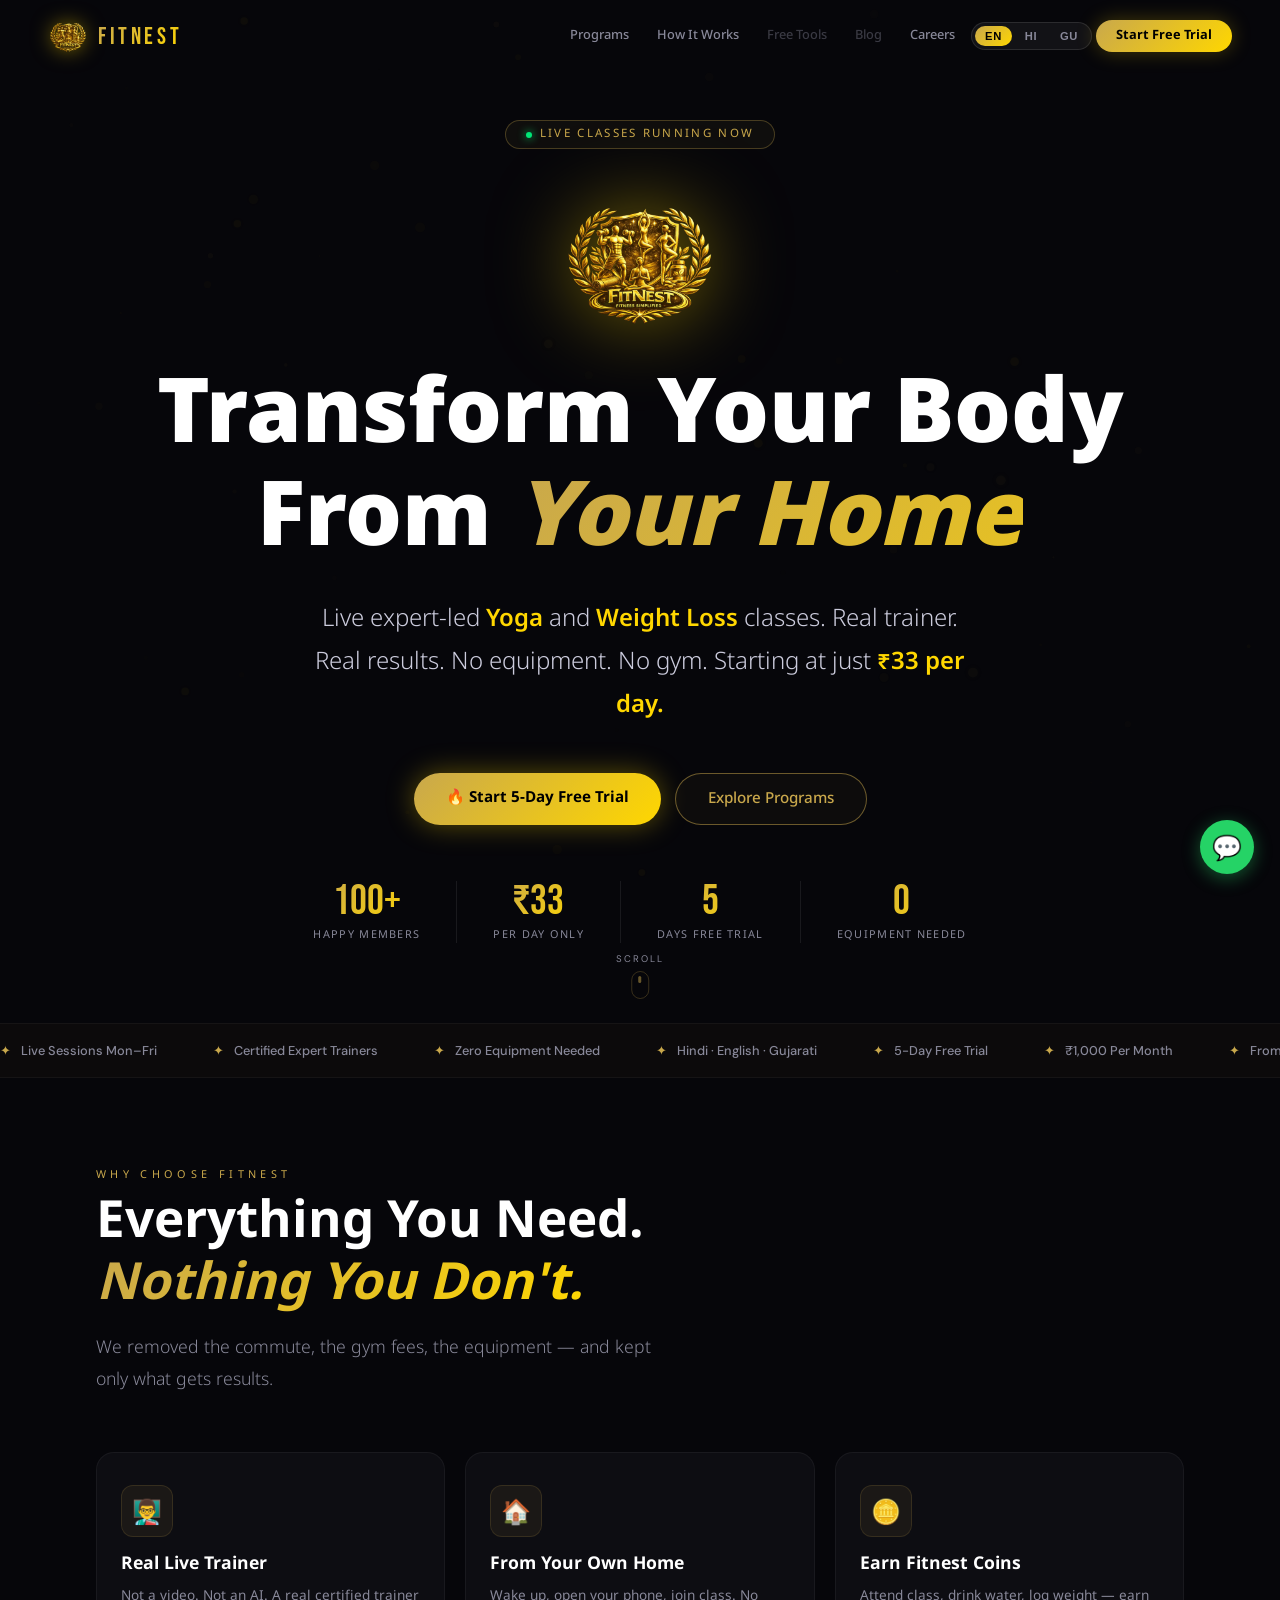
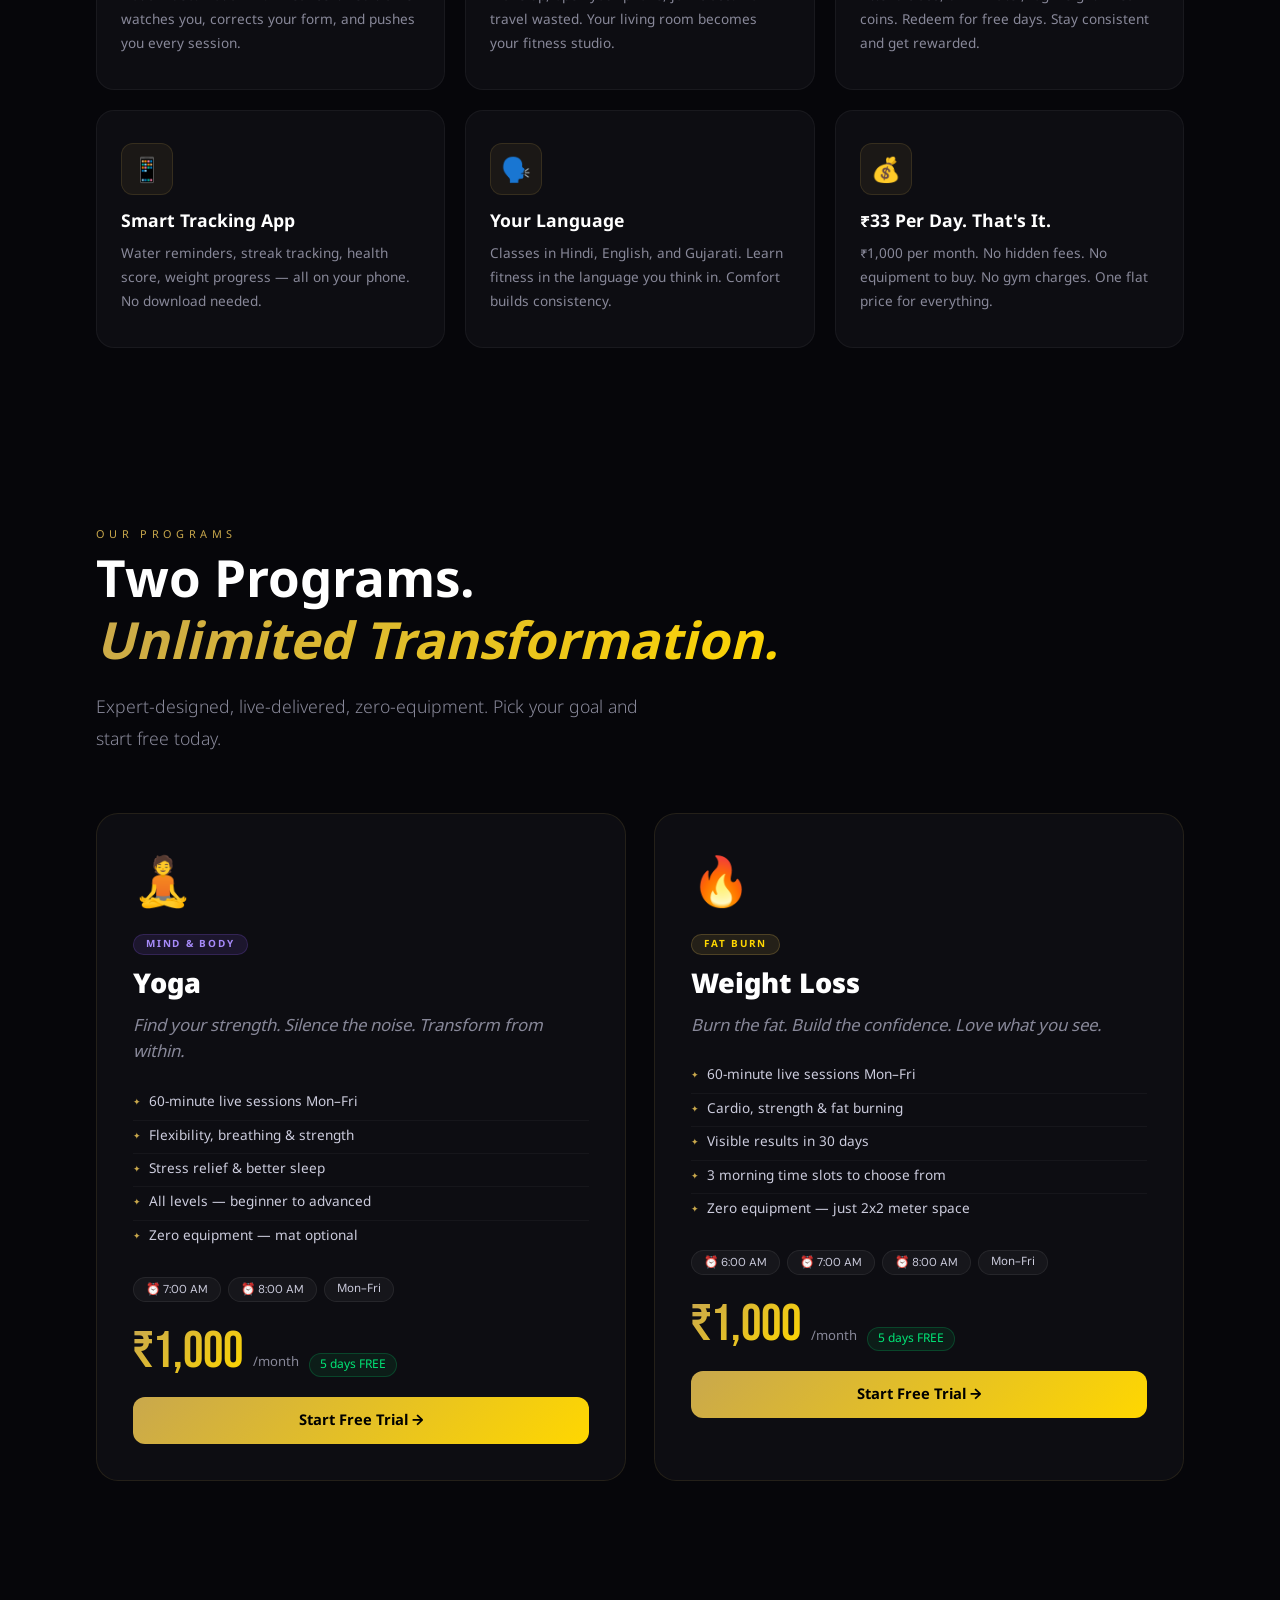
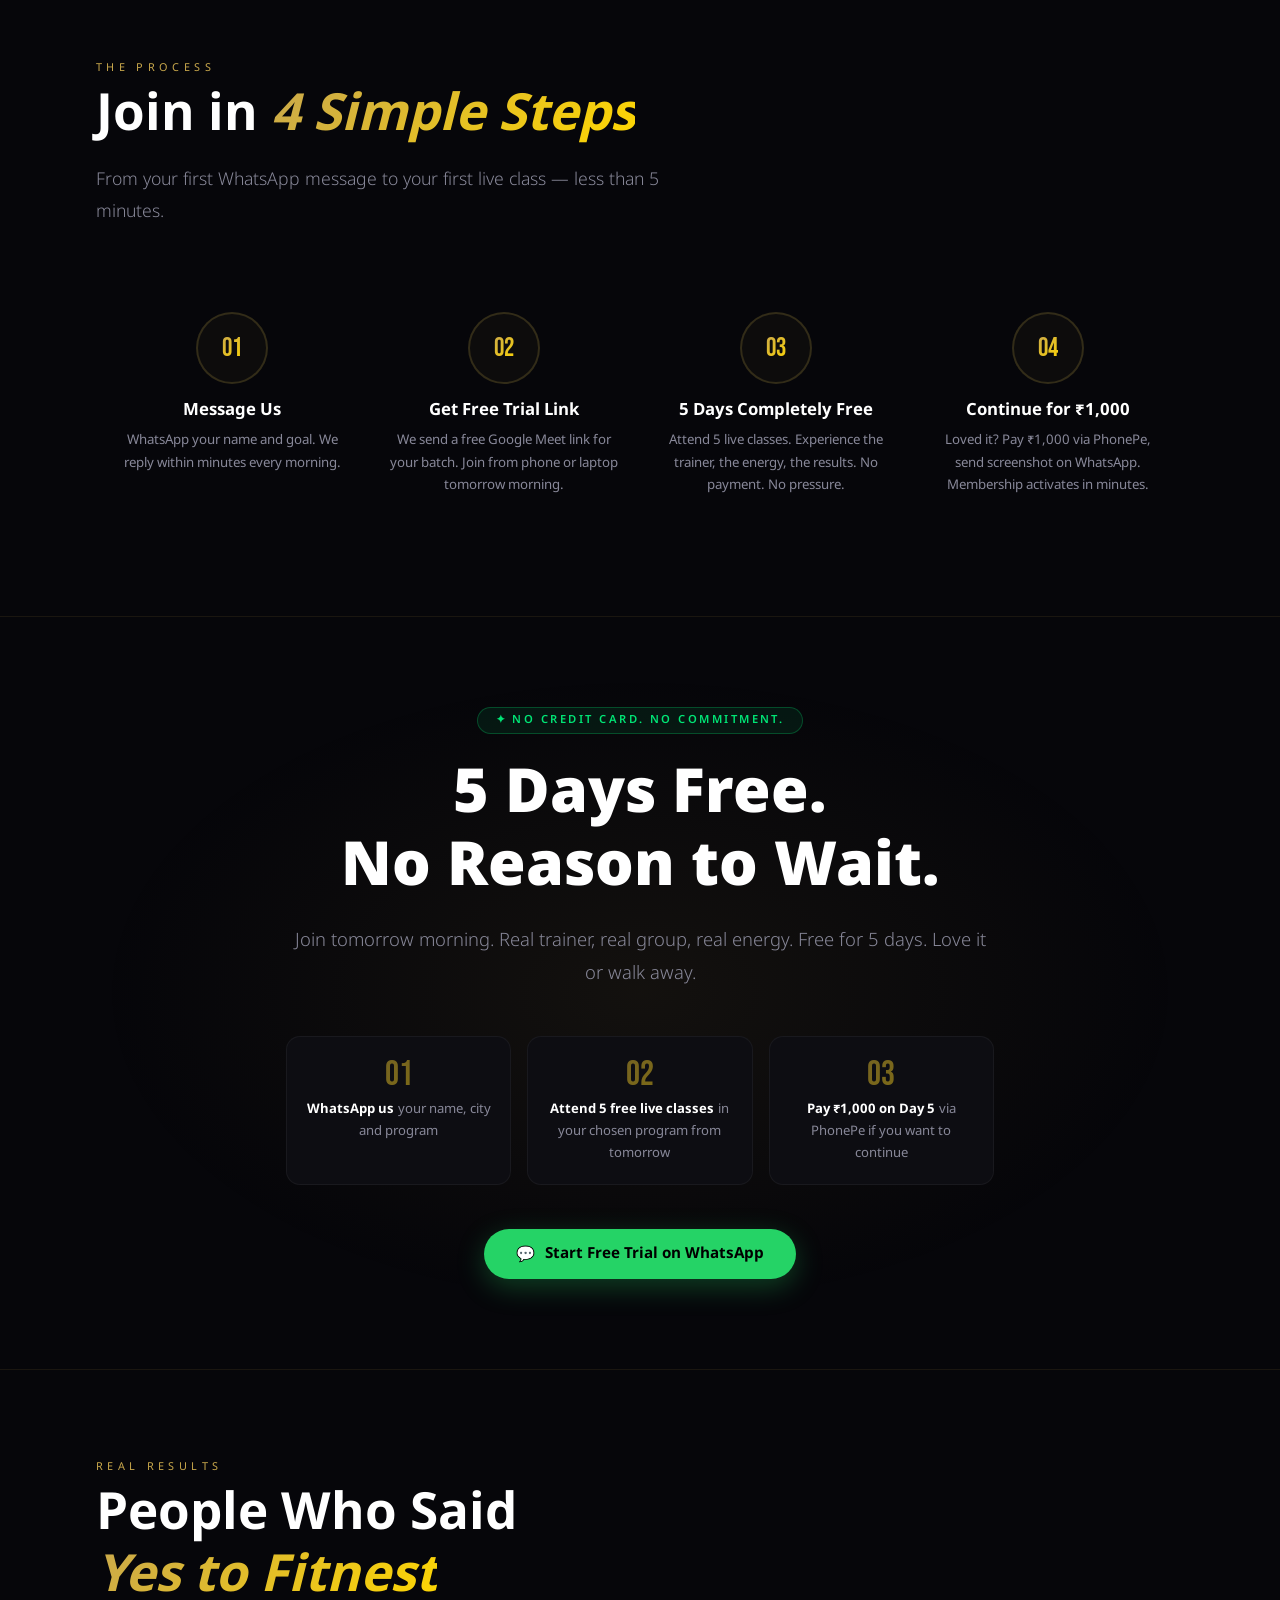
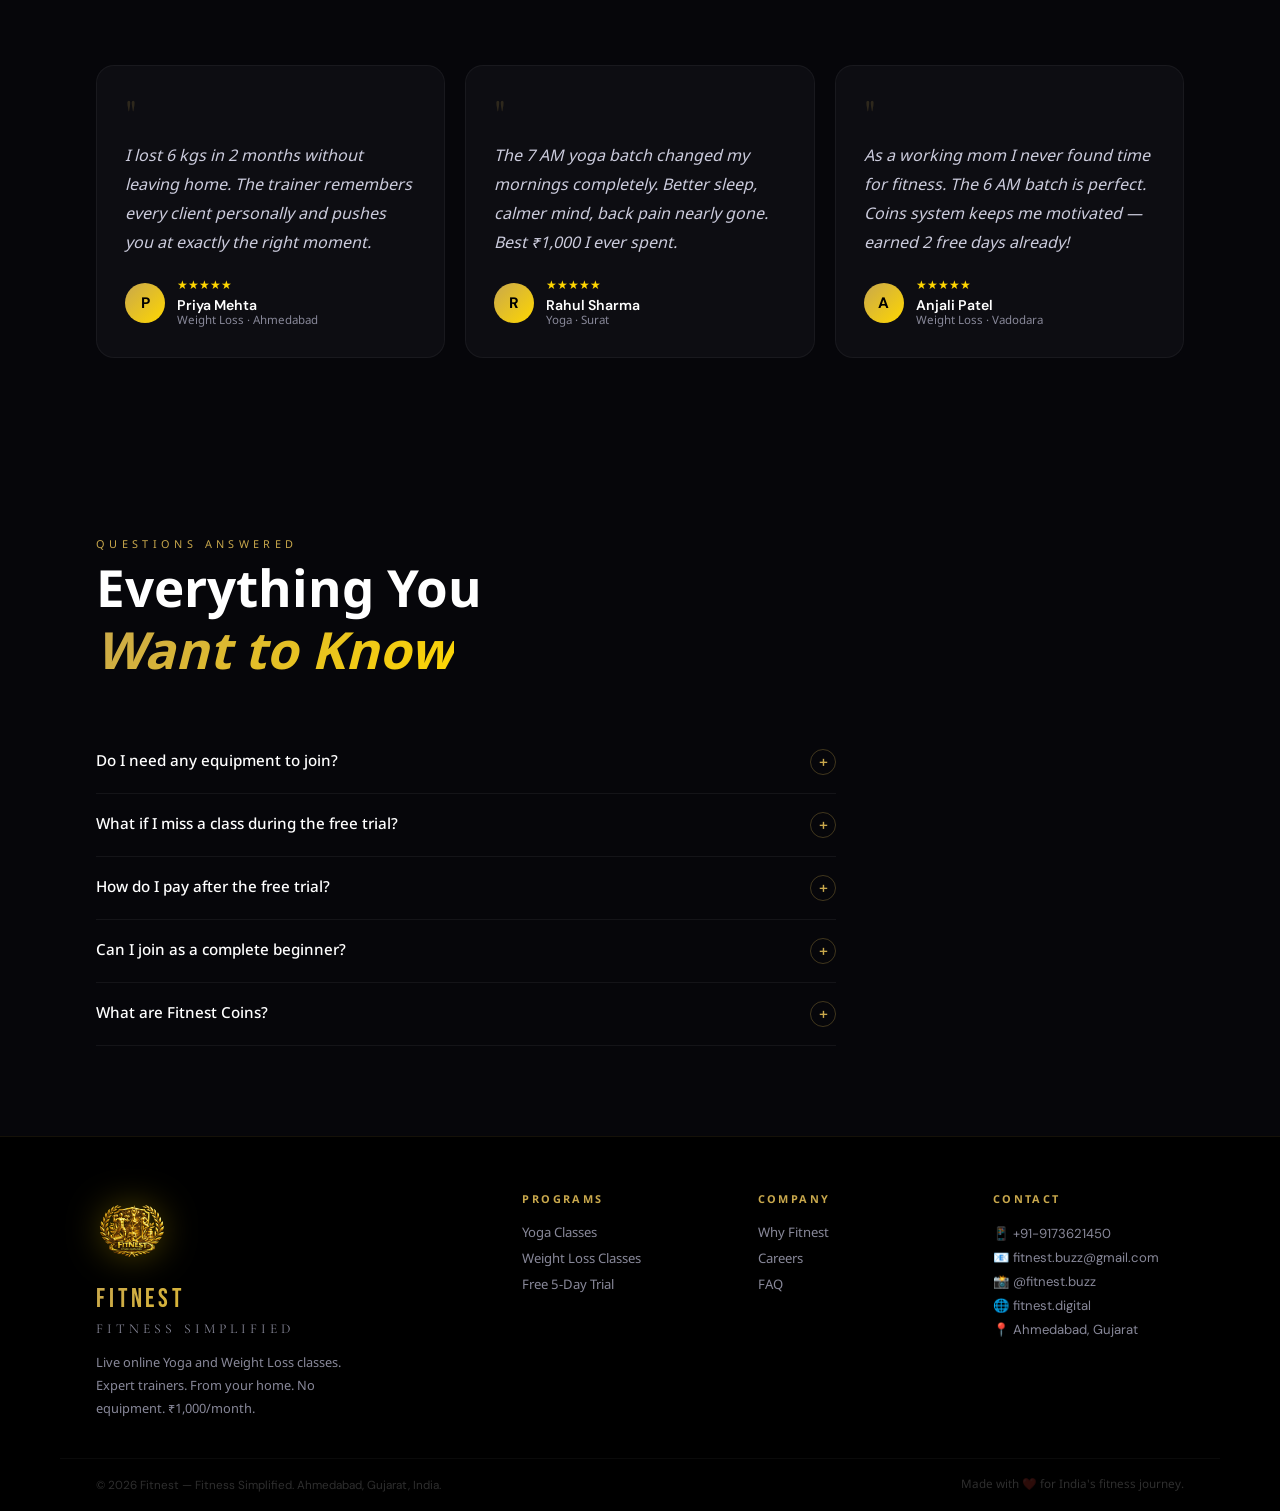
==== commit fdabd32d: "Add files via upload" ====
--- a/index.html
+++ b/index.html
@@ -3,188 +3,244 @@
 <head>
 <meta charset="UTF-8">
 <meta name="viewport" content="width=device-width, initial-scale=1.0">
-<meta name="description" content="Live online Yoga and Weight Loss classes with expert trainers. From your home. No equipment. ₹1,000/month. Free 5-day trial.">
+<meta name="description" content="Live online Yoga and Weight Loss classes with expert trainers. From your home. No equipment. Free 5-day trial.">
 <title>Fitnest — Fitness Simplified | Live Online Yoga & Weight Loss Classes</title>
-<link href="https://fonts.googleapis.com/css2?family=Playfair+Display:ital,wght@0,700;0,900;1,400&family=Bebas+Neue&family=DM+Sans:wght@300;400;500;600&family=Cormorant+Garamond:ital,wght@0,300;0,600;1,400&display=swap" rel="stylesheet">
+<link rel="icon" type="image/png" href="[data-uri]">
+<link href="https://fonts.googleapis.com/css2?family=Playfair+Display:ital,wght@0,700;0,900;1,400&family=Bebas+Neue&family=DM+Sans:wght@300;400;500;600&family=Cormorant+Garamond:ital,wght@0,300;0,600;1,400&family=Noto+Sans:wght@400;600&family=Noto+Sans+Gujarati:wght@400;600&family=Noto+Sans+Devanagari:wght@400;600&display=swap" rel="stylesheet">
 <style>
 *{margin:0;padding:0;box-sizing:border-box}
-:root{--black:#000000;--deep:#06060a;--card:#0d0d12;--gold:#C9A84C;--bright:#FFD700;--dim:#8B6914;--white:#FFFFFF;--grey:#888899;--soft:#ccccdd;--green:#00e676;}
+:root{--black:#000;--deep:#06060a;--card:#0d0d12;--gold:#C9A84C;--bright:#FFD700;--white:#fff;--grey:#888899;--soft:#ccccdd;--green:#00e676;}
 html{scroll-behavior:smooth}
 body{background:var(--deep);color:var(--white);font-family:'DM Sans',sans-serif;overflow-x:hidden;}
-#fireCanvas{position:fixed;top:0;left:0;width:100%;height:100%;pointer-events:none;z-index:0;opacity:0.15;}
+
+/* FONTS FOR INDIAN SCRIPTS */
+[lang="hi"],[data-hi],[class*="hi-text"]{font-family:'Noto Sans Devanagari','DM Sans',sans-serif!important;}
+[lang="gu"],[data-gu],[class*="gu-text"]{font-family:'Noto Sans Gujarati','DM Sans',sans-serif!important;}
+body.lang-hi .translatable{font-family:'Noto Sans Devanagari','DM Sans',sans-serif;}
+body.lang-gu .translatable{font-family:'Noto Sans Gujarati','DM Sans',sans-serif;}
+
+/* ensure hero title never clips */
+.hero-title{overflow:visible!important;padding-bottom:8px;}
+
+#fireCanvas{position:fixed;top:0;left:0;width:100%;height:100%;pointer-events:none;z-index:0;opacity:0.12;}
+
 /* LOADER */
 #loader{position:fixed;inset:0;background:var(--black);z-index:9999;display:flex;flex-direction:column;align-items:center;justify-content:center;transition:opacity 0.8s ease;}
 #loader.out{opacity:0;pointer-events:none;}
-.loader-logo{width:150px;opacity:0;transform:scale(0.5) rotate(-10deg);animation:logoIn 1s cubic-bezier(0.34,1.56,0.64,1) forwards 0.3s;filter:drop-shadow(0 0 40px rgba(255,215,0,0.7));}
-@keyframes logoIn{to{opacity:1;transform:scale(1) rotate(0deg);}}
-.loader-name{font-family:'Bebas Neue';font-size:3.5rem;letter-spacing:0.4em;background:linear-gradient(135deg,#C9A84C,#FFD700,#C9A84C);background-size:200%;-webkit-background-clip:text;-webkit-text-fill-color:transparent;animation:shimmer 2s linear infinite,fadeUp 0.6s ease forwards 1.1s;opacity:0;margin-top:16px;}
-.loader-tag{font-family:'Cormorant Garamond';font-size:1rem;color:var(--grey);letter-spacing:0.4em;text-transform:uppercase;opacity:0;animation:fadeUp 0.6s ease forwards 1.4s;}
-.loader-bar-wrap{width:200px;height:2px;background:rgba(255,255,255,0.08);border-radius:2px;margin-top:40px;overflow:hidden;opacity:0;animation:fadeUp 0.4s ease forwards 1.6s;}
-.loader-bar{height:100%;width:0;background:linear-gradient(90deg,var(--gold),var(--bright));animation:loadBar 1.2s ease forwards 1.8s;}
+.loader-logo{width:130px;opacity:0;transform:scale(0.5);animation:logoIn 0.9s cubic-bezier(0.34,1.56,0.64,1) forwards 0.3s;filter:drop-shadow(0 0 40px rgba(255,215,0,0.7));}
+@keyframes logoIn{to{opacity:1;transform:scale(1);}}
+.loader-name{font-family:'Bebas Neue';font-size:3rem;letter-spacing:0.4em;background:linear-gradient(135deg,#C9A84C,#FFD700,#C9A84C);background-size:200%;-webkit-background-clip:text;-webkit-text-fill-color:transparent;animation:shimmer 2s linear infinite,fadeUp 0.6s ease forwards 1s;opacity:0;margin-top:14px;}
+.loader-tag{font-family:'Cormorant Garamond';font-size:0.95rem;color:var(--grey);letter-spacing:0.4em;text-transform:uppercase;opacity:0;animation:fadeUp 0.6s ease forwards 1.3s;}
+.loader-bar-wrap{width:180px;height:2px;background:rgba(255,255,255,0.08);border-radius:2px;margin-top:36px;overflow:hidden;opacity:0;animation:fadeUp 0.4s ease forwards 1.5s;}
+.loader-bar{height:100%;width:0;background:linear-gradient(90deg,var(--gold),var(--bright));animation:loadBar 1.2s ease forwards 1.7s;}
 @keyframes loadBar{to{width:100%;}}
-@keyframes fadeUp{from{opacity:0;transform:translateY(16px);}to{opacity:1;transform:translateY(0);}}
+@keyframes fadeUp{from{opacity:0;transform:translateY(14px);}to{opacity:1;transform:translateY(0);}}
 @keyframes shimmer{to{background-position:200% center;}}
+
 /* NAV */
 nav{position:fixed;top:0;left:0;right:0;z-index:100;padding:16px 48px;display:flex;align-items:center;justify-content:space-between;transition:background 0.4s,padding 0.4s;}
-nav.scrolled{background:rgba(6,6,10,0.95);backdrop-filter:blur(24px);border-bottom:1px solid rgba(201,168,76,0.15);padding:12px 48px;}
+nav.scrolled{background:rgba(6,6,10,0.96);backdrop-filter:blur(24px);border-bottom:1px solid rgba(201,168,76,0.15);padding:12px 48px;}
 .nav-logo{display:flex;align-items:center;gap:10px;text-decoration:none;}
-.nav-logo img{width:44px;filter:drop-shadow(0 0 12px rgba(255,215,0,0.6));}
-.nav-logo-text{font-family:'Bebas Neue';font-size:1.6rem;letter-spacing:0.15em;background:linear-gradient(135deg,#C9A84C,#FFD700);-webkit-background-clip:text;-webkit-text-fill-color:transparent;}
-.nav-links{display:flex;gap:6px;align-items:center;}
-.nav-links a.active-tab{color:var(--grey);text-decoration:none;font-size:0.8rem;letter-spacing:0.05em;padding:6px 14px;border-radius:30px;transition:all 0.3s;font-weight:500;cursor:pointer;}
+.nav-logo img{width:40px;filter:drop-shadow(0 0 10px rgba(255,215,0,0.5));}
+.nav-logo-text{font-family:'Bebas Neue';font-size:1.5rem;letter-spacing:0.15em;background:linear-gradient(135deg,#C9A84C,#FFD700);-webkit-background-clip:text;-webkit-text-fill-color:transparent;}
+.nav-links{display:flex;gap:4px;align-items:center;}
+.nav-links a.active-tab{color:var(--grey);text-decoration:none;font-size:0.8rem;padding:6px 12px;border-radius:30px;transition:all 0.3s;font-weight:500;cursor:pointer;}
 .nav-links a.active-tab:hover{color:var(--bright);background:rgba(255,215,0,0.07);}
-.nav-links a.coming-soon-tab{color:rgba(136,136,153,0.4);text-decoration:none;font-size:0.8rem;padding:6px 14px;border-radius:30px;font-weight:500;cursor:not-allowed;position:relative;}
-.nav-links a.coming-soon-tab::after{content:'Coming Soon';position:absolute;bottom:-32px;left:50%;transform:translateX(-50%);background:rgba(0,0,0,0.9);border:1px solid rgba(201,168,76,0.3);color:var(--gold);font-size:0.65rem;padding:4px 10px;border-radius:20px;white-space:nowrap;opacity:0;pointer-events:none;transition:opacity 0.2s;letter-spacing:0.1em;}
+.nav-links a.coming-soon-tab{color:rgba(136,136,153,0.4);text-decoration:none;font-size:0.8rem;padding:6px 12px;border-radius:30px;font-weight:500;cursor:not-allowed;position:relative;}
+.nav-links a.coming-soon-tab::after{content:'Coming Soon';position:absolute;bottom:-32px;left:50%;transform:translateX(-50%);background:rgba(0,0,0,0.9);border:1px solid rgba(201,168,76,0.3);color:var(--gold);font-size:0.65rem;padding:4px 10px;border-radius:20px;white-space:nowrap;opacity:0;pointer-events:none;transition:opacity 0.2s;}
 .nav-links a.coming-soon-tab:hover::after{opacity:1;}
-.lang-toggle{display:flex;gap:4px;background:rgba(255,255,255,0.04);border:1px solid rgba(255,255,255,0.08);border-radius:30px;padding:4px;}
-.lang-btn{padding:4px 10px;border-radius:20px;font-size:0.7rem;font-weight:600;cursor:pointer;border:none;background:transparent;color:var(--grey);transition:all 0.2s;}
+.lang-toggle{display:flex;gap:3px;background:rgba(255,255,255,0.05);border:1px solid rgba(255,255,255,0.1);border-radius:30px;padding:3px;}
+.lang-btn{padding:4px 10px;border-radius:20px;font-size:0.7rem;font-weight:700;cursor:pointer;border:none;background:transparent;color:var(--grey);transition:all 0.2s;letter-spacing:0.05em;}
 .lang-btn.active{background:linear-gradient(135deg,#C9A84C,#FFD700);color:#000;}
-.nav-cta{background:linear-gradient(135deg,#C9A84C,#FFD700);color:#000!important;font-weight:700!important;border-radius:30px!important;padding:8px 22px!important;font-size:0.82rem!important;transition:all 0.3s!important;box-shadow:0 0 20px rgba(255,215,0,0.3);text-decoration:none!important;cursor:pointer!important;}
+.nav-cta{background:linear-gradient(135deg,#C9A84C,#FFD700);color:#000!important;font-weight:700!important;border-radius:30px!important;padding:8px 20px!important;font-size:0.8rem!important;transition:all 0.3s!important;box-shadow:0 0 20px rgba(255,215,0,0.25);text-decoration:none!important;}
 .nav-cta:hover{transform:scale(1.05);box-shadow:0 0 30px rgba(255,215,0,0.5);}
 .hamburger{display:none;flex-direction:column;gap:5px;cursor:pointer;padding:4px;}
-.hamburger span{width:24px;height:2px;background:var(--gold);border-radius:2px;transition:all 0.3s;}
-.mobile-menu{display:none;position:fixed;inset:0;background:rgba(0,0,0,0.97);z-index:99;flex-direction:column;align-items:center;justify-content:center;gap:28px;}
+.hamburger span{width:24px;height:2px;background:var(--gold);border-radius:2px;}
+
+/* MOBILE MENU */
+.mobile-menu{display:none;position:fixed;inset:0;background:rgba(0,0,0,0.97);z-index:99;flex-direction:column;align-items:center;justify-content:center;gap:24px;}
 .mobile-menu.open{display:flex;}
 .mobile-menu a{font-family:'Playfair Display';font-size:1.8rem;color:var(--white);text-decoration:none;transition:color 0.3s;}
 .mobile-menu a:hover{color:var(--bright);}
-.mobile-menu a.disabled{color:rgba(255,255,255,0.2);cursor:not-allowed;font-size:1.4rem;}
-.mobile-close{position:absolute;top:24px;right:32px;font-size:2rem;cursor:pointer;color:var(--grey);background:none;border:none;}
+.mobile-menu a.disabled{color:rgba(255,255,255,0.2);cursor:not-allowed;font-size:1.3rem;}
+.mobile-close{position:absolute;top:24px;right:28px;font-size:2rem;cursor:pointer;color:var(--grey);background:none;border:none;}
+.mobile-lang{display:flex;gap:8px;margin-top:8px;}
+.mobile-lang button{padding:8px 20px;border-radius:20px;font-size:0.85rem;font-weight:700;cursor:pointer;border:1px solid rgba(201,168,76,0.3);background:transparent;color:var(--grey);transition:all 0.2s;}
+.mobile-lang button.active{background:linear-gradient(135deg,#C9A84C,#FFD700);color:#000;border-color:transparent;}
+
 /* HERO */
-#hero{min-height:100vh;display:flex;flex-direction:column;align-items:center;justify-content:center;text-align:center;padding:100px 24px 60px;position:relative;z-index:1;}
-.hero-eyebrow{display:inline-flex;align-items:center;gap:8px;border:1px solid rgba(201,168,76,0.3);border-radius:40px;padding:6px 20px;font-size:0.72rem;letter-spacing:0.25em;color:var(--gold);text-transform:uppercase;margin-bottom:40px;background:rgba(201,168,76,0.05);opacity:0;animation:fadeUp 0.6s ease forwards 0.2s;}
+#hero{min-height:100vh;display:flex;flex-direction:column;align-items:center;justify-content:center;text-align:center;padding:120px 24px 80px;position:relative;z-index:1;}
+.hero-eyebrow{display:inline-flex;align-items:center;gap:8px;border:1px solid rgba(201,168,76,0.3);border-radius:40px;padding:6px 20px;font-size:0.72rem;letter-spacing:0.2em;color:var(--gold);text-transform:uppercase;margin-bottom:32px;background:rgba(201,168,76,0.05);opacity:0;animation:fadeUp 0.6s ease forwards 0.2s;}
 .hero-live-dot{width:6px;height:6px;border-radius:50%;background:var(--green);box-shadow:0 0 8px var(--green);animation:pulse 1.5s infinite;}
 @keyframes pulse{0%,100%{opacity:1;}50%{opacity:0.3;}}
-.hero-logo{width:180px;margin-bottom:32px;filter:drop-shadow(0 0 50px rgba(255,215,0,0.6));animation:heroFloat 4s ease-in-out infinite,fadeIn 1s ease forwards 0.4s;opacity:0;}
-@keyframes heroFloat{0%,100%{transform:translateY(0);}50%{transform:translateY(-14px);}}
+.hero-logo{width:160px;margin-bottom:28px;filter:drop-shadow(0 0 40px rgba(255,215,0,0.5));animation:heroFloat 4s ease-in-out infinite,fadeIn 1s ease forwards 0.4s;opacity:0;}
+@keyframes heroFloat{0%,100%{transform:translateY(0);}50%{transform:translateY(-12px);}}
 @keyframes fadeIn{to{opacity:1;}}
-.hero-title{font-family:'Playfair Display';font-size:clamp(2.8rem,8vw,6.5rem);font-weight:900;line-height:1.08;margin-bottom:20px;opacity:0;animation:fadeUp 0.8s ease forwards 0.6s;}
-.hero-title em{font-style:italic;background:linear-gradient(135deg,#C9A84C 0%,#FFD700 40%,#C9A84C 100%);background-size:200%;-webkit-background-clip:text;-webkit-text-fill-color:transparent;animation:shimmer 3s linear infinite;}
-.hero-sub{font-family:'Cormorant Garamond';font-size:clamp(1.1rem,2.5vw,1.6rem);color:var(--soft);font-weight:300;max-width:680px;line-height:1.7;margin-bottom:48px;opacity:0;animation:fadeUp 0.8s ease forwards 0.8s;}
+.hero-title{font-family:'Playfair Display';font-size:clamp(2.6rem,7vw,6rem);font-weight:900;line-height:1.15;margin-bottom:20px;opacity:0;animation:fadeUp 0.8s ease forwards 0.6s;overflow:visible;padding-bottom:4px;}
+.hero-title em{font-style:italic;background:linear-gradient(135deg,#C9A84C,#FFD700);-webkit-background-clip:text;-webkit-text-fill-color:transparent;animation:shimmer 3s linear infinite;background-size:200%;}
+.hero-sub{font-family:'Cormorant Garamond';font-size:clamp(1rem,2.2vw,1.5rem);color:var(--soft);font-weight:300;max-width:660px;line-height:1.8;margin-bottom:44px;opacity:0;animation:fadeUp 0.8s ease forwards 0.8s;}
 .hero-sub strong{color:var(--bright);font-weight:600;}
-.hero-btns{display:flex;gap:16px;flex-wrap:wrap;justify-content:center;opacity:0;animation:fadeUp 0.8s ease forwards 1s;}
-.btn-primary{background:linear-gradient(135deg,#C9A84C,#FFD700);color:#000;font-weight:700;padding:16px 36px;border-radius:50px;font-size:1rem;text-decoration:none;letter-spacing:0.05em;box-shadow:0 0 30px rgba(255,215,0,0.4);transition:all 0.3s;display:inline-block;}
-.btn-primary:hover{transform:translateY(-3px) scale(1.03);box-shadow:0 0 50px rgba(255,215,0,0.6);}
-.btn-secondary{border:1.5px solid rgba(201,168,76,0.5);color:var(--gold);padding:16px 36px;border-radius:50px;font-size:1rem;text-decoration:none;font-weight:500;transition:all 0.3s;backdrop-filter:blur(8px);background:rgba(201,168,76,0.05);}
+.hero-btns{display:flex;gap:14px;flex-wrap:wrap;justify-content:center;opacity:0;animation:fadeUp 0.8s ease forwards 1s;}
+.btn-primary{background:linear-gradient(135deg,#C9A84C,#FFD700);color:#000;font-weight:700;padding:15px 32px;border-radius:50px;font-size:0.95rem;text-decoration:none;box-shadow:0 0 28px rgba(255,215,0,0.35);transition:all 0.3s;display:inline-block;}
+.btn-primary:hover{transform:translateY(-3px) scale(1.03);box-shadow:0 0 44px rgba(255,215,0,0.55);}
+.btn-secondary{border:1.5px solid rgba(201,168,76,0.5);color:var(--gold);padding:15px 32px;border-radius:50px;font-size:0.95rem;text-decoration:none;font-weight:500;transition:all 0.3s;background:rgba(201,168,76,0.04);}
 .btn-secondary:hover{border-color:var(--bright);color:var(--bright);transform:translateY(-3px);}
-.hero-proof{margin-top:64px;display:flex;gap:40px;flex-wrap:wrap;justify-content:center;opacity:0;animation:fadeUp 0.8s ease forwards 1.2s;}
+
+/* HERO PROOF - no scroll indicator in middle */
+.hero-proof{margin-top:56px;display:flex;gap:36px;flex-wrap:wrap;justify-content:center;opacity:0;animation:fadeUp 0.8s ease forwards 1.2s;}
 .proof-item{text-align:center;}
-.proof-num{font-family:'Bebas Neue';font-size:2.8rem;background:linear-gradient(135deg,#C9A84C,#FFD700);-webkit-background-clip:text;-webkit-text-fill-color:transparent;display:block;line-height:1;}
-.proof-label{font-size:0.72rem;color:var(--grey);letter-spacing:0.15em;text-transform:uppercase;margin-top:4px;}
+.proof-num{font-family:'Bebas Neue';font-size:2.6rem;background:linear-gradient(135deg,#C9A84C,#FFD700);-webkit-background-clip:text;-webkit-text-fill-color:transparent;display:block;line-height:1;}
+.proof-label{font-size:0.68rem;color:var(--grey);letter-spacing:0.12em;text-transform:uppercase;margin-top:4px;}
 .proof-divider{width:1px;background:rgba(255,255,255,0.08);align-self:stretch;}
-.scroll-hint{position:absolute;bottom:32px;left:50%;transform:translateX(-50%);display:flex;flex-direction:column;align-items:center;gap:8px;opacity:0;animation:fadeIn 1s ease forwards 2.2s;}
-.scroll-hint span{font-size:0.65rem;color:var(--grey);letter-spacing:0.2em;text-transform:uppercase;}
-.scroll-arrow{width:20px;height:30px;border:1.5px solid rgba(201,168,76,0.3);border-radius:10px;display:flex;align-items:flex-start;justify-content:center;padding-top:4px;}
-.scroll-dot{width:3px;height:8px;background:var(--gold);border-radius:3px;animation:scrollDot 1.5s infinite;}
-@keyframes scrollDot{0%{opacity:1;transform:translateY(0);}100%{opacity:0;transform:translateY(14px);}}
+
+/* SCROLL HINT - bottom of page, not in stats */
+.scroll-hint{position:absolute;bottom:24px;left:50%;transform:translateX(-50%);display:flex;flex-direction:column;align-items:center;gap:6px;opacity:0;animation:fadeIn 1s ease forwards 2.4s;}
+.scroll-hint span{font-size:0.6rem;color:var(--grey);letter-spacing:0.2em;text-transform:uppercase;}
+.scroll-arrow{width:18px;height:28px;border:1.5px solid rgba(201,168,76,0.25);border-radius:10px;display:flex;align-items:flex-start;justify-content:center;padding-top:4px;}
+.scroll-dot{width:3px;height:7px;background:rgba(201,168,76,0.5);border-radius:3px;animation:scrollDot 1.5s infinite;}
+@keyframes scrollDot{0%{opacity:1;transform:translateY(0);}100%{opacity:0;transform:translateY(12px);}}
+
 /* TRUST BAR */
-.trust-bar{position:relative;z-index:1;border-top:1px solid rgba(255,255,255,0.04);border-bottom:1px solid rgba(255,255,255,0.04);background:rgba(201,168,76,0.03);padding:20px 0;overflow:hidden;}
-.trust-track{display:flex;gap:60px;animation:trustScroll 22s linear infinite;width:max-content;}
+.trust-bar{position:relative;z-index:1;border-top:1px solid rgba(255,255,255,0.04);border-bottom:1px solid rgba(255,255,255,0.04);background:rgba(201,168,76,0.03);padding:18px 0;overflow:hidden;}
+.trust-track{display:flex;gap:56px;animation:trustScroll 24s linear infinite;width:max-content;}
 @keyframes trustScroll{to{transform:translateX(-50%);}}
-.trust-item{display:flex;align-items:center;gap:10px;white-space:nowrap;font-size:0.82rem;color:var(--grey);font-weight:500;}
+.trust-item{display:flex;align-items:center;gap:10px;white-space:nowrap;font-size:0.8rem;color:var(--grey);font-weight:500;}
 .trust-item span{color:var(--gold);}
+
 /* SECTIONS */
 section{position:relative;z-index:1;}
-.section-wrap{max-width:1200px;margin:0 auto;padding:100px 40px;}
-.section-label{font-size:0.7rem;letter-spacing:0.4em;color:var(--gold);text-transform:uppercase;margin-bottom:12px;display:block;}
-.section-title{font-family:'Playfair Display';font-size:clamp(2rem,4vw,3.5rem);font-weight:700;line-height:1.15;margin-bottom:16px;}
+.section-wrap{max-width:1160px;margin:0 auto;padding:90px 36px;}
+.section-label{font-size:0.68rem;letter-spacing:0.4em;color:var(--gold);text-transform:uppercase;margin-bottom:12px;display:block;}
+.section-title{font-family:'Playfair Display';font-size:clamp(1.9rem,4vw,3.2rem);font-weight:700;line-height:1.2;margin-bottom:16px;overflow:visible;}
 .section-title em{font-style:italic;background:linear-gradient(135deg,#C9A84C,#FFD700);-webkit-background-clip:text;-webkit-text-fill-color:transparent;}
-.section-sub{font-family:'Cormorant Garamond';font-size:1.15rem;color:var(--grey);max-width:600px;line-height:1.8;font-weight:300;}
-/* WHY */
-.why-grid{display:grid;grid-template-columns:repeat(auto-fit,minmax(280px,1fr));gap:24px;margin-top:64px;}
-.why-card{background:var(--card);border:1px solid rgba(255,255,255,0.05);border-radius:20px;padding:36px 28px;position:relative;overflow:hidden;transition:all 0.4s;}
+.section-sub{font-family:'Cormorant Garamond';font-size:1.1rem;color:var(--grey);max-width:580px;line-height:1.8;font-weight:300;}
+
+/* WHY CARDS */
+.why-grid{display:grid;grid-template-columns:repeat(auto-fit,minmax(260px,1fr));gap:20px;margin-top:56px;}
+.why-card{background:var(--card);border:1px solid rgba(255,255,255,0.05);border-radius:18px;padding:32px 24px;position:relative;overflow:hidden;transition:all 0.4s;}
 .why-card::before{content:'';position:absolute;top:0;left:0;right:0;height:2px;background:linear-gradient(90deg,transparent,var(--gold),transparent);transform:translateX(-100%);transition:transform 0.6s;}
 .why-card:hover::before{transform:translateX(0);}
-.why-card:hover{border-color:rgba(201,168,76,0.2);transform:translateY(-6px);box-shadow:0 20px 60px rgba(0,0,0,0.5);}
-.why-icon{width:56px;height:56px;border-radius:14px;background:rgba(201,168,76,0.08);border:1px solid rgba(201,168,76,0.15);display:flex;align-items:center;justify-content:center;font-size:1.6rem;margin-bottom:20px;}
-.why-title{font-family:'Playfair Display';font-size:1.15rem;font-weight:700;margin-bottom:10px;}
-.why-desc{font-size:0.88rem;color:var(--grey);line-height:1.8;}
+.why-card:hover{border-color:rgba(201,168,76,0.2);transform:translateY(-5px);box-shadow:0 20px 50px rgba(0,0,0,0.5);}
+.why-icon{width:52px;height:52px;border-radius:12px;background:rgba(201,168,76,0.08);border:1px solid rgba(201,168,76,0.15);display:flex;align-items:center;justify-content:center;font-size:1.5rem;margin-bottom:16px;}
+.why-title{font-family:'Playfair Display';font-size:1.1rem;font-weight:700;margin-bottom:8px;overflow:visible;line-height:1.4;}
+.why-desc{font-size:0.85rem;color:var(--grey);line-height:1.75;}
+
 /* PROGRAMS */
-.programs-grid{display:grid;grid-template-columns:repeat(auto-fit,minmax(340px,1fr));gap:32px;margin-top:64px;}
-.program-card{background:var(--card);border:1px solid rgba(201,168,76,0.15);border-radius:24px;padding:40px;position:relative;overflow:hidden;transition:all 0.4s;}
-.program-card:hover{border-color:rgba(255,215,0,0.4);transform:translateY(-8px);box-shadow:0 30px 80px rgba(0,0,0,0.6);}
-.program-emoji{font-size:3.5rem;margin-bottom:20px;display:block;}
-.program-badge{display:inline-block;padding:4px 14px;border-radius:30px;font-size:0.65rem;letter-spacing:0.2em;text-transform:uppercase;font-weight:700;margin-bottom:16px;}
-.badge-yoga{background:rgba(139,92,246,0.15);color:#a78bfa;border:1px solid rgba(139,92,246,0.2);}
-.badge-weight{background:rgba(201,168,76,0.15);color:var(--bright);border:1px solid rgba(201,168,76,0.3);}
-.program-name{font-family:'Playfair Display';font-size:1.8rem;font-weight:900;margin-bottom:12px;}
-.program-tagline{font-family:'Cormorant Garamond';font-style:italic;font-size:1.1rem;color:var(--grey);margin-bottom:24px;line-height:1.6;}
-.program-features{list-style:none;margin-bottom:28px;}
-.program-features li{display:flex;align-items:center;gap:10px;font-size:0.88rem;color:var(--soft);padding:7px 0;border-bottom:1px solid rgba(255,255,255,0.04);}
+.programs-grid{display:grid;grid-template-columns:repeat(auto-fit,minmax(320px,1fr));gap:28px;margin-top:56px;}
+.program-card{background:var(--card);border:1px solid rgba(201,168,76,0.12);border-radius:22px;padding:36px;transition:all 0.4s;}
+.program-card:hover{border-color:rgba(255,215,0,0.35);transform:translateY(-7px);box-shadow:0 28px 70px rgba(0,0,0,0.55);}
+.program-emoji{font-size:3rem;margin-bottom:18px;display:block;}
+.program-badge{display:inline-block;padding:3px 12px;border-radius:30px;font-size:0.62rem;letter-spacing:0.18em;text-transform:uppercase;font-weight:700;margin-bottom:14px;}
+.badge-yoga{background:rgba(139,92,246,0.12);color:#a78bfa;border:1px solid rgba(139,92,246,0.2);}
+.badge-weight{background:rgba(201,168,76,0.12);color:var(--bright);border:1px solid rgba(201,168,76,0.25);}
+.program-name{font-family:'Playfair Display';font-size:1.7rem;font-weight:900;margin-bottom:10px;overflow:visible;}
+.program-tagline{font-family:'Cormorant Garamond';font-style:italic;font-size:1.05rem;color:var(--grey);margin-bottom:20px;line-height:1.6;}
+.program-features{list-style:none;margin-bottom:24px;}
+.program-features li{display:flex;align-items:flex-start;gap:8px;font-size:0.85rem;color:var(--soft);padding:6px 0;border-bottom:1px solid rgba(255,255,255,0.04);line-height:1.5;}
 .program-features li:last-child{border-bottom:none;}
-.program-features li::before{content:'✦';color:var(--gold);font-size:0.6rem;flex-shrink:0;}
-.program-price-row{display:flex;align-items:flex-end;gap:12px;margin-bottom:24px;}
-.price-amount{font-family:'Bebas Neue';font-size:3.5rem;background:linear-gradient(135deg,#C9A84C,#FFD700);-webkit-background-clip:text;-webkit-text-fill-color:transparent;line-height:1;}
-.price-period{font-size:0.85rem;color:var(--grey);padding-bottom:8px;}
-.price-trial{font-size:0.78rem;color:var(--green);background:rgba(0,230,118,0.08);border:1px solid rgba(0,230,118,0.2);border-radius:20px;padding:3px 10px;}
-.timings{display:flex;gap:8px;flex-wrap:wrap;margin-bottom:28px;}
-.timing-tag{background:rgba(255,255,255,0.04);border:1px solid rgba(255,255,255,0.08);border-radius:20px;padding:5px 14px;font-size:0.75rem;color:var(--soft);}
-.program-cta{display:block;text-align:center;background:linear-gradient(135deg,#C9A84C,#FFD700);color:#000;font-weight:700;font-size:0.95rem;padding:14px;border-radius:14px;text-decoration:none;letter-spacing:0.05em;transition:all 0.3s;}
-.program-cta:hover{transform:scale(1.02);box-shadow:0 12px 40px rgba(255,215,0,0.4);}
+.program-features li::before{content:'✦';color:var(--gold);font-size:0.55rem;flex-shrink:0;margin-top:4px;}
+.program-price-row{display:flex;align-items:flex-end;gap:10px;margin-bottom:20px;}
+.price-amount{font-family:'Bebas Neue';font-size:3.2rem;background:linear-gradient(135deg,#C9A84C,#FFD700);-webkit-background-clip:text;-webkit-text-fill-color:transparent;line-height:1;}
+.price-period{font-size:0.82rem;color:var(--grey);padding-bottom:6px;}
+.price-trial{font-size:0.75rem;color:var(--green);background:rgba(0,230,118,0.07);border:1px solid rgba(0,230,118,0.2);border-radius:20px;padding:3px 10px;}
+.timings{display:flex;gap:7px;flex-wrap:wrap;margin-bottom:24px;}
+.timing-tag{background:rgba(255,255,255,0.04);border:1px solid rgba(255,255,255,0.07);border-radius:20px;padding:4px 12px;font-size:0.72rem;color:var(--soft);}
+.program-cta{display:block;text-align:center;background:linear-gradient(135deg,#C9A84C,#FFD700);color:#000;font-weight:700;font-size:0.92rem;padding:13px;border-radius:12px;text-decoration:none;transition:all 0.3s;}
+.program-cta:hover{transform:scale(1.02);box-shadow:0 10px 36px rgba(255,215,0,0.35);}
+
 /* HOW */
-.steps-wrap{display:grid;grid-template-columns:repeat(auto-fit,minmax(220px,1fr));gap:0;margin-top:64px;}
-.step{text-align:center;padding:32px 24px;}
-.step-circle-ring{width:80px;height:80px;border-radius:50%;border:2px solid rgba(201,168,76,0.25);display:flex;align-items:center;justify-content:center;margin:0 auto 20px;background:rgba(201,168,76,0.05);font-size:2rem;transition:all 0.4s;}
-.step:hover .step-circle-ring{border-color:var(--gold);box-shadow:0 0 30px rgba(201,168,76,0.2);}
-.step-num{font-family:'Bebas Neue';font-size:1.8rem;background:linear-gradient(135deg,#C9A84C,#FFD700);-webkit-background-clip:text;-webkit-text-fill-color:transparent;}
-.step-title{font-family:'Playfair Display';font-size:1.1rem;font-weight:700;margin-bottom:10px;}
-.step-desc{font-size:0.85rem;color:var(--grey);line-height:1.7;}
+.steps-wrap{display:grid;grid-template-columns:repeat(auto-fit,minmax(200px,1fr));gap:0;margin-top:56px;}
+.step{text-align:center;padding:28px 20px;}
+.step-circle-ring{width:72px;height:72px;border-radius:50%;border:2px solid rgba(201,168,76,0.2);display:flex;align-items:center;justify-content:center;margin:0 auto 16px;background:rgba(201,168,76,0.04);transition:all 0.4s;}
+.step:hover .step-circle-ring{border-color:var(--gold);box-shadow:0 0 24px rgba(201,168,76,0.15);}
+.step-num{font-family:'Bebas Neue';font-size:1.6rem;background:linear-gradient(135deg,#C9A84C,#FFD700);-webkit-background-clip:text;-webkit-text-fill-color:transparent;}
+.step-title{font-family:'Playfair Display';font-size:1.05rem;font-weight:700;margin-bottom:8px;overflow:visible;}
+.step-desc{font-size:0.83rem;color:var(--grey);line-height:1.7;}
+
 /* TRIAL */
-#trial{background:radial-gradient(ellipse at center,rgba(201,168,76,0.08) 0%,transparent 60%);border-top:1px solid rgba(201,168,76,0.1);border-bottom:1px solid rgba(201,168,76,0.1);}
-.trial-inner{text-align:center;max-width:800px;margin:0 auto;padding:100px 40px;}
-.trial-badge{display:inline-block;background:rgba(0,230,118,0.1);border:1px solid rgba(0,230,118,0.3);border-radius:30px;padding:6px 20px;font-size:0.72rem;letter-spacing:0.25em;color:var(--green);text-transform:uppercase;margin-bottom:32px;font-weight:600;}
-.trial-title{font-family:'Playfair Display';font-size:clamp(2.2rem,5vw,4rem);font-weight:900;line-height:1.15;margin-bottom:20px;}
-.trial-sub{font-family:'Cormorant Garamond';font-size:1.2rem;color:var(--grey);line-height:1.8;margin-bottom:48px;font-weight:300;}
-.trial-steps{display:grid;grid-template-columns:repeat(3,1fr);gap:20px;margin-bottom:48px;}
-.trial-step{background:var(--card);border:1px solid rgba(255,255,255,0.05);border-radius:16px;padding:24px 20px;}
-.trial-step-num{font-family:'Bebas Neue';font-size:2.5rem;background:linear-gradient(135deg,rgba(201,168,76,0.5),rgba(255,215,0,0.5));-webkit-background-clip:text;-webkit-text-fill-color:transparent;display:block;line-height:1;margin-bottom:8px;}
-.trial-step p{font-size:0.85rem;color:var(--grey);line-height:1.6;}
+#trial{background:radial-gradient(ellipse at center,rgba(201,168,76,0.07) 0%,transparent 60%);border-top:1px solid rgba(201,168,76,0.1);border-bottom:1px solid rgba(201,168,76,0.1);}
+.trial-inner{text-align:center;max-width:780px;margin:0 auto;padding:90px 36px;}
+.trial-badge{display:inline-block;background:rgba(0,230,118,0.08);border:1px solid rgba(0,230,118,0.25);border-radius:30px;padding:5px 18px;font-size:0.7rem;letter-spacing:0.22em;color:var(--green);text-transform:uppercase;margin-bottom:28px;font-weight:600;}
+.trial-title{font-family:'Playfair Display';font-size:clamp(2rem,5vw,3.8rem);font-weight:900;line-height:1.2;margin-bottom:18px;overflow:visible;}
+.trial-sub{font-family:'Cormorant Garamond';font-size:1.15rem;color:var(--grey);line-height:1.8;margin-bottom:44px;font-weight:300;}
+.trial-steps{display:grid;grid-template-columns:repeat(3,1fr);gap:16px;margin-bottom:44px;}
+.trial-step{background:var(--card);border:1px solid rgba(255,255,255,0.05);border-radius:14px;padding:20px 16px;}
+.trial-step-num{font-family:'Bebas Neue';font-size:2.2rem;background:linear-gradient(135deg,rgba(201,168,76,0.5),rgba(255,215,0,0.5));-webkit-background-clip:text;-webkit-text-fill-color:transparent;display:block;line-height:1;margin-bottom:6px;}
+.trial-step p{font-size:0.82rem;color:var(--grey);line-height:1.6;}
 .trial-step strong{color:var(--white);}
-.whatsapp-btn{display:inline-flex;align-items:center;gap:10px;background:#25D366;color:#000;font-weight:700;padding:16px 36px;border-radius:50px;text-decoration:none;font-size:1rem;transition:all 0.3s;box-shadow:0 8px 30px rgba(37,211,102,0.3);}
-.whatsapp-btn:hover{transform:translateY(-3px);box-shadow:0 12px 40px rgba(37,211,102,0.5);}
+.whatsapp-btn{display:inline-flex;align-items:center;gap:10px;background:#25D366;color:#000;font-weight:700;padding:15px 32px;border-radius:50px;text-decoration:none;font-size:0.95rem;transition:all 0.3s;box-shadow:0 8px 28px rgba(37,211,102,0.28);}
+.whatsapp-btn:hover{transform:translateY(-3px);box-shadow:0 12px 38px rgba(37,211,102,0.45);}
+
 /* TESTIMONIALS */
-.testi-grid{display:grid;grid-template-columns:repeat(auto-fit,minmax(300px,1fr));gap:24px;margin-top:64px;}
-.testi-card{background:var(--card);border:1px solid rgba(255,255,255,0.05);border-radius:20px;padding:32px;transition:all 0.3s;}
+.testi-grid{display:grid;grid-template-columns:repeat(auto-fit,minmax(280px,1fr));gap:20px;margin-top:56px;}
+.testi-card{background:var(--card);border:1px solid rgba(255,255,255,0.05);border-radius:18px;padding:28px;transition:all 0.3s;}
 .testi-card:hover{border-color:rgba(201,168,76,0.2);transform:translateY(-4px);}
-.testi-quote{font-size:3rem;color:rgba(201,168,76,0.2);font-family:'Playfair Display';line-height:1;margin-bottom:12px;}
-.testi-text{font-family:'Cormorant Garamond';font-size:1.05rem;color:var(--soft);line-height:1.8;font-style:italic;margin-bottom:20px;}
+.testi-quote{font-size:2.5rem;color:rgba(201,168,76,0.18);font-family:'Playfair Display';line-height:1;margin-bottom:10px;}
+.testi-text{font-family:'Cormorant Garamond';font-size:1rem;color:var(--soft);line-height:1.8;font-style:italic;margin-bottom:18px;}
 .testi-author{display:flex;align-items:center;gap:12px;}
-.testi-avatar{width:42px;height:42px;border-radius:50%;background:linear-gradient(135deg,#C9A84C,#FFD700);display:flex;align-items:center;justify-content:center;font-weight:700;color:#000;font-size:1rem;}
-.testi-name{font-weight:600;font-size:0.9rem;}
-.testi-detail{font-size:0.75rem;color:var(--grey);}
-.stars{color:var(--bright);font-size:0.8rem;margin-bottom:4px;}
+.testi-avatar{width:40px;height:40px;border-radius:50%;background:linear-gradient(135deg,#C9A84C,#FFD700);display:flex;align-items:center;justify-content:center;font-weight:700;color:#000;font-size:0.95rem;flex-shrink:0;}
+.testi-name{font-weight:600;font-size:0.88rem;}
+.testi-detail{font-size:0.72rem;color:var(--grey);}
+.stars{color:var(--bright);font-size:0.78rem;margin-bottom:3px;}
+
 /* FAQ */
-.faq-list{margin-top:48px;max-width:780px;}
+.faq-list{margin-top:44px;max-width:740px;}
 .faq-item{border-bottom:1px solid rgba(255,255,255,0.06);overflow:hidden;}
-.faq-q{width:100%;background:none;border:none;color:var(--white);text-align:left;padding:20px 0;cursor:pointer;display:flex;align-items:center;justify-content:space-between;gap:20px;font-family:'DM Sans';font-size:1rem;font-weight:500;transition:color 0.3s;}
+.faq-q{width:100%;background:none;border:none;color:var(--white);text-align:left;padding:18px 0;cursor:pointer;display:flex;align-items:center;justify-content:space-between;gap:16px;font-family:'DM Sans';font-size:0.95rem;font-weight:500;transition:color 0.3s;line-height:1.5;}
 .faq-q:hover{color:var(--bright);}
-.faq-icon{width:28px;height:28px;border-radius:50%;border:1px solid rgba(201,168,76,0.3);display:flex;align-items:center;justify-content:center;font-size:1.1rem;flex-shrink:0;transition:all 0.3s;color:var(--gold);}
+.faq-icon{width:26px;height:26px;border-radius:50%;border:1px solid rgba(201,168,76,0.3);display:flex;align-items:center;justify-content:center;flex-shrink:0;transition:all 0.3s;color:var(--gold);font-size:1rem;}
 .faq-item.open .faq-icon{transform:rotate(45deg);background:var(--gold);color:#000;}
 .faq-a{max-height:0;overflow:hidden;transition:max-height 0.4s ease;}
-.faq-a-inner{padding-bottom:20px;font-size:0.9rem;color:var(--grey);line-height:1.8;}
+.faq-a-inner{padding-bottom:18px;font-size:0.88rem;color:var(--grey);line-height:1.8;}
 .faq-item.open .faq-a{max-height:300px;}
+
 /* FOOTER */
 footer{background:var(--black);border-top:1px solid rgba(201,168,76,0.1);}
-.footer-main{max-width:1200px;margin:0 auto;padding:64px 40px 40px;display:grid;grid-template-columns:2fr 1fr 1fr 1fr;gap:48px;}
-.footer-brand img{width:80px;margin-bottom:16px;filter:drop-shadow(0 0 20px rgba(255,215,0,0.4));}
-.footer-brand-name{font-family:'Bebas Neue';font-size:1.8rem;letter-spacing:0.15em;background:linear-gradient(135deg,#C9A84C,#FFD700);-webkit-background-clip:text;-webkit-text-fill-color:transparent;display:block;margin-bottom:6px;}
-.footer-brand-tag{font-family:'Cormorant Garamond';font-size:0.9rem;color:var(--grey);letter-spacing:0.3em;margin-bottom:20px;}
-.footer-brand-desc{font-size:0.82rem;color:var(--grey);line-height:1.8;max-width:280px;}
-.footer-col h4{font-size:0.7rem;letter-spacing:0.25em;color:var(--gold);text-transform:uppercase;margin-bottom:20px;font-weight:700;}
-.footer-col a{display:block;color:var(--grey);text-decoration:none;font-size:0.85rem;margin-bottom:10px;transition:color 0.3s;}
+.footer-main{max-width:1160px;margin:0 auto;padding:56px 36px 36px;display:grid;grid-template-columns:2fr 1fr 1fr 1fr;gap:44px;}
+.footer-brand img{width:72px;margin-bottom:14px;filter:drop-shadow(0 0 18px rgba(255,215,0,0.35));}
+.footer-brand-name{font-family:'Bebas Neue';font-size:1.6rem;letter-spacing:0.15em;background:linear-gradient(135deg,#C9A84C,#FFD700);-webkit-background-clip:text;-webkit-text-fill-color:transparent;display:block;margin-bottom:5px;}
+.footer-brand-tag{font-family:'Cormorant Garamond';font-size:0.85rem;color:var(--grey);letter-spacing:0.3em;margin-bottom:16px;}
+.footer-brand-desc{font-size:0.8rem;color:var(--grey);line-height:1.8;max-width:260px;}
+.footer-col h4{font-size:0.68rem;letter-spacing:0.22em;color:var(--gold);text-transform:uppercase;margin-bottom:18px;font-weight:700;}
+.footer-col a{display:block;color:var(--grey);text-decoration:none;font-size:0.82rem;margin-bottom:9px;transition:color 0.3s;}
 .footer-col a:hover{color:var(--white);}
-.footer-col p{font-size:0.85rem;color:var(--grey);margin-bottom:8px;}
-.footer-bottom{max-width:1200px;margin:0 auto;padding:20px 40px;border-top:1px solid rgba(255,255,255,0.04);display:flex;align-items:center;justify-content:space-between;flex-wrap:wrap;gap:12px;}
-.footer-bottom p{font-size:0.75rem;color:rgba(255,255,255,0.2);}
-.wa-float{position:fixed;bottom:28px;right:28px;width:56px;height:56px;border-radius:50%;background:#25D366;display:flex;align-items:center;justify-content:center;font-size:1.6rem;z-index:200;box-shadow:0 4px 20px rgba(37,211,102,0.4);text-decoration:none;transition:all 0.3s;}
+.footer-col p{font-size:0.82rem;color:var(--grey);margin-bottom:7px;}
+.footer-bottom{max-width:1160px;margin:0 auto;padding:18px 36px;border-top:1px solid rgba(255,255,255,0.04);display:flex;align-items:center;justify-content:space-between;flex-wrap:wrap;gap:10px;}
+.footer-bottom p{font-size:0.73rem;color:rgba(255,255,255,0.18);}
+
+/* WA FLOAT */
+.wa-float{position:fixed;bottom:26px;right:26px;width:54px;height:54px;border-radius:50%;background:#25D366;display:flex;align-items:center;justify-content:center;font-size:1.5rem;z-index:200;box-shadow:0 4px 18px rgba(37,211,102,0.4);text-decoration:none;transition:all 0.3s;}
 .wa-float:hover{transform:scale(1.1);}
-.reveal{opacity:0;transform:translateY(32px);transition:all 0.7s cubic-bezier(0.16,1,0.3,1);}
+
+/* REVEAL */
+.reveal{opacity:0;transform:translateY(28px);transition:all 0.7s cubic-bezier(0.16,1,0.3,1);}
 .reveal.up{opacity:1;transform:translateY(0);}
-.reveal-left{opacity:0;transform:translateX(-32px);transition:all 0.7s cubic-bezier(0.16,1,0.3,1);}
+.reveal-left{opacity:0;transform:translateX(-28px);transition:all 0.7s cubic-bezier(0.16,1,0.3,1);}
 .reveal-left.up{opacity:1;transform:translateX(0);}
-.reveal-right{opacity:0;transform:translateX(32px);transition:all 0.7s cubic-bezier(0.16,1,0.3,1);}
+.reveal-right{opacity:0;transform:translateX(28px);transition:all 0.7s cubic-bezier(0.16,1,0.3,1);}
 .reveal-right.up{opacity:1;transform:translateX(0);}
-@media(max-width:900px){nav{padding:14px 20px;}nav.scrolled{padding:10px 20px;}.nav-links{display:none;}.hamburger{display:flex;}.footer-main{grid-template-columns:1fr 1fr;}.trial-steps{grid-template-columns:1fr;}.steps-wrap{grid-template-columns:1fr 1fr;}.section-wrap{padding:70px 24px;}}
-@media(max-width:600px){.footer-main{grid-template-columns:1fr;}.steps-wrap{grid-template-columns:1fr;}.hero-proof{gap:24px;}.proof-divider{display:none;}.footer-bottom{flex-direction:column;text-align:center;}}
+
+/* RESPONSIVE */
+@media(max-width:960px){
+  nav{padding:14px 20px;}
+  nav.scrolled{padding:10px 20px;}
+  .nav-links{display:none;}
+  .hamburger{display:flex;}
+  .footer-main{grid-template-columns:1fr 1fr;}
+  .trial-steps{grid-template-columns:1fr;}
+  .steps-wrap{grid-template-columns:1fr 1fr;}
+  .section-wrap{padding:70px 20px;}
+  .trial-inner{padding:70px 20px;}
+}
+@media(max-width:580px){
+  .footer-main{grid-template-columns:1fr;}
+  .steps-wrap{grid-template-columns:1fr;}
+  .hero-proof{gap:20px;}
+  .proof-divider{display:none;}
+  .footer-bottom{flex-direction:column;text-align:center;}
+  #hero{padding:100px 16px 80px;}
+  .hero-title{font-size:clamp(2.2rem,9vw,3.5rem);}
+}
 </style>
 </head>
 <body>
@@ -196,184 +252,188 @@
   <div class="loader-bar-wrap"><div class="loader-bar"></div></div>
 </div>
 <a href="https://wa.me/919173621450?text=Hi%20Fitnest!%20I%20want%20to%20start%20my%205-day%20free%20trial." class="wa-float" target="_blank">💬</a>
+
 <!-- MOBILE MENU -->
 <div class="mobile-menu" id="mobileMenu">
   <button class="mobile-close" id="menuClose">✕</button>
-  <a href="#programs" onclick="closeMobile()" data-en="Programs" data-hi="कार्यक्रम" data-gu="કાર્યક્રમ">Programs</a>
-  <a href="#how" onclick="closeMobile()" data-en="How It Works" data-hi="कैसे काम करता है" data-gu="કેવી રીતે કામ કરે છે">How It Works</a>
-  <a href="#trial" onclick="closeMobile()" data-en="Free Trial" data-hi="मुफ्त ट्रायल" data-gu="મફત ટ્રાયલ">Free Trial</a>
-  <a class="disabled" data-en="Free Tools — Coming Soon" data-hi="मुफ्त टूल्स — जल्द आएगा" data-gu="મફત સાધનો — જલ્દ આવે છે">Free Tools — Coming Soon</a>
-  <a class="disabled" data-en="Blog — Coming Soon" data-hi="ब्लॉग — जल्द आएगा" data-gu="બ્લોગ — જલ્દ આવે છે">Blog — Coming Soon</a>
-  <a href="/careers" onclick="closeMobile()" data-en="Careers" data-hi="करियर" data-gu="કારકિર્દી">Careers</a>
+  <a href="#programs" onclick="closeMobile()" class="translatable" data-en="Programs" data-hi="कार्यक्रम" data-gu="કાર્યક્રમ">Programs</a>
+  <a href="#how" onclick="closeMobile()" class="translatable" data-en="How It Works" data-hi="कैसे काम करता है" data-gu="કેવી રીતે કામ કરે છે">How It Works</a>
+  <a href="#trial" onclick="closeMobile()" class="translatable" data-en="Free Trial" data-hi="मुफ्त ट्रायल" data-gu="મફત ટ્રાયલ">Free Trial</a>
+  <a class="disabled translatable" data-en="Free Tools — Coming Soon" data-hi="मुफ्त टूल्स — जल्द आएगा" data-gu="મફત સાધનો — જલ્દ આવે છે">Free Tools — Coming Soon</a>
+  <a class="disabled translatable" data-en="Blog — Coming Soon" data-hi="ब्लॉग — जल्द आएगा" data-gu="બ્લોગ — જલ્દ આવે છે">Blog — Coming Soon</a>
+  <a href="/careers" onclick="closeMobile()" class="translatable" data-en="Careers" data-hi="करियर" data-gu="કારકિર્દી">Careers</a>
+  <!-- LANGUAGE TOGGLE IN MOBILE MENU -->
+  <div class="mobile-lang">
+    <button onclick="setLang('en');closeMobile()" id="ml-en" class="active">EN</button>
+    <button onclick="setLang('hi');closeMobile()" id="ml-hi">HI</button>
+    <button onclick="setLang('gu');closeMobile()" id="ml-gu">GU</button>
+  </div>
 </div>
+
 <!-- NAV -->
 <nav id="nav">
   <a href="#" class="nav-logo"><img src="[data-uri]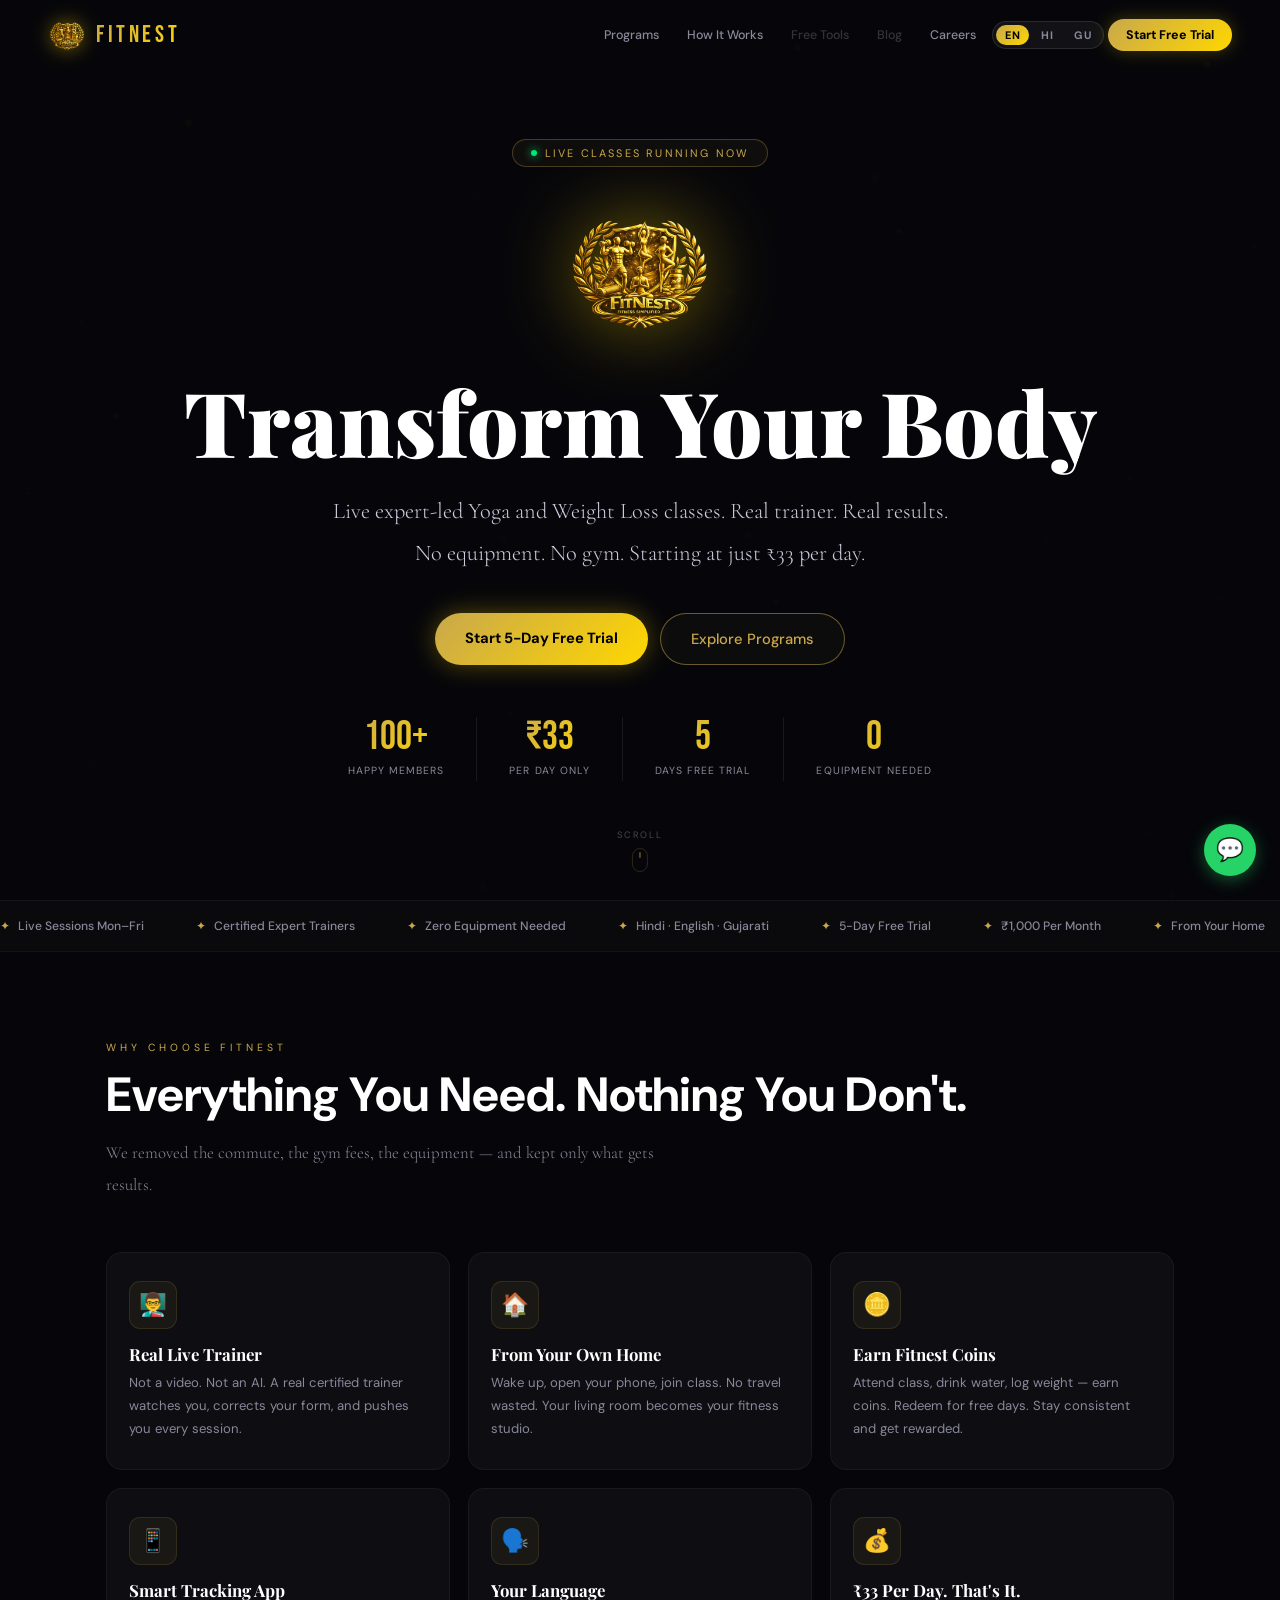
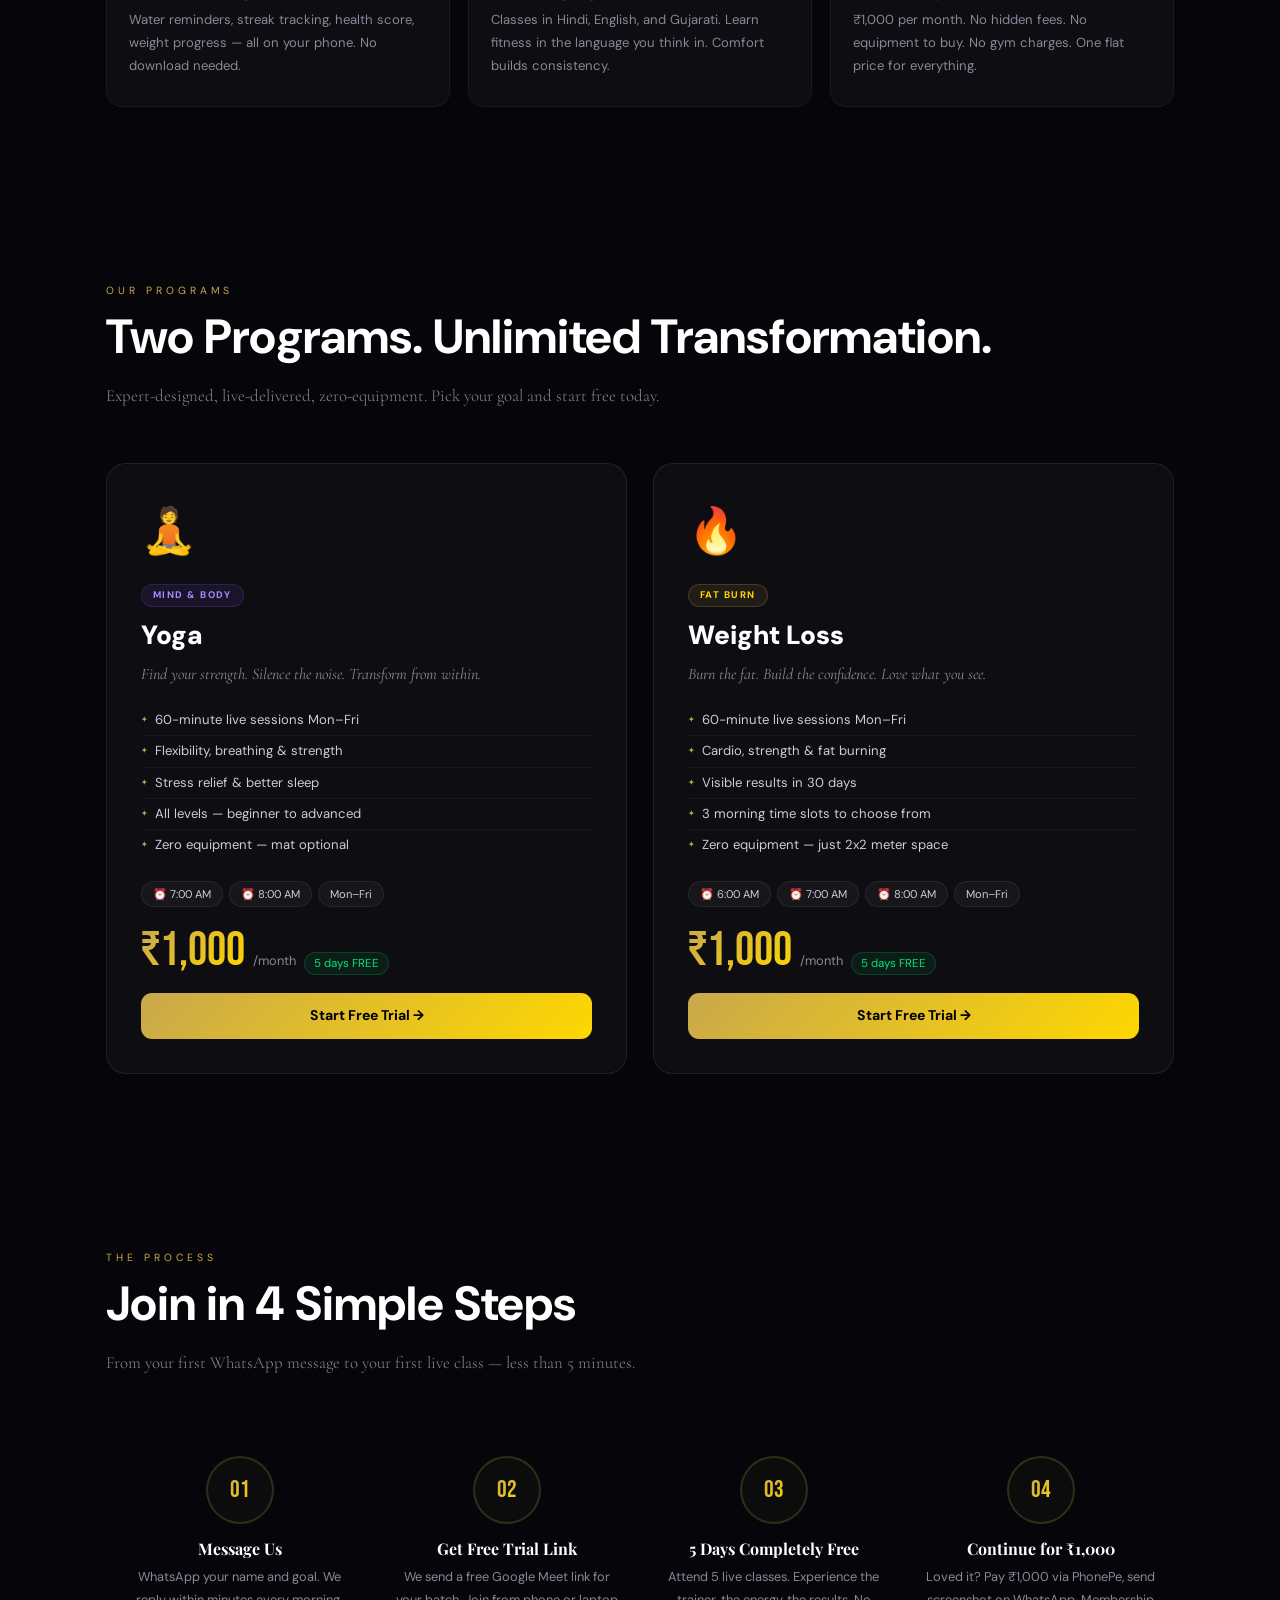
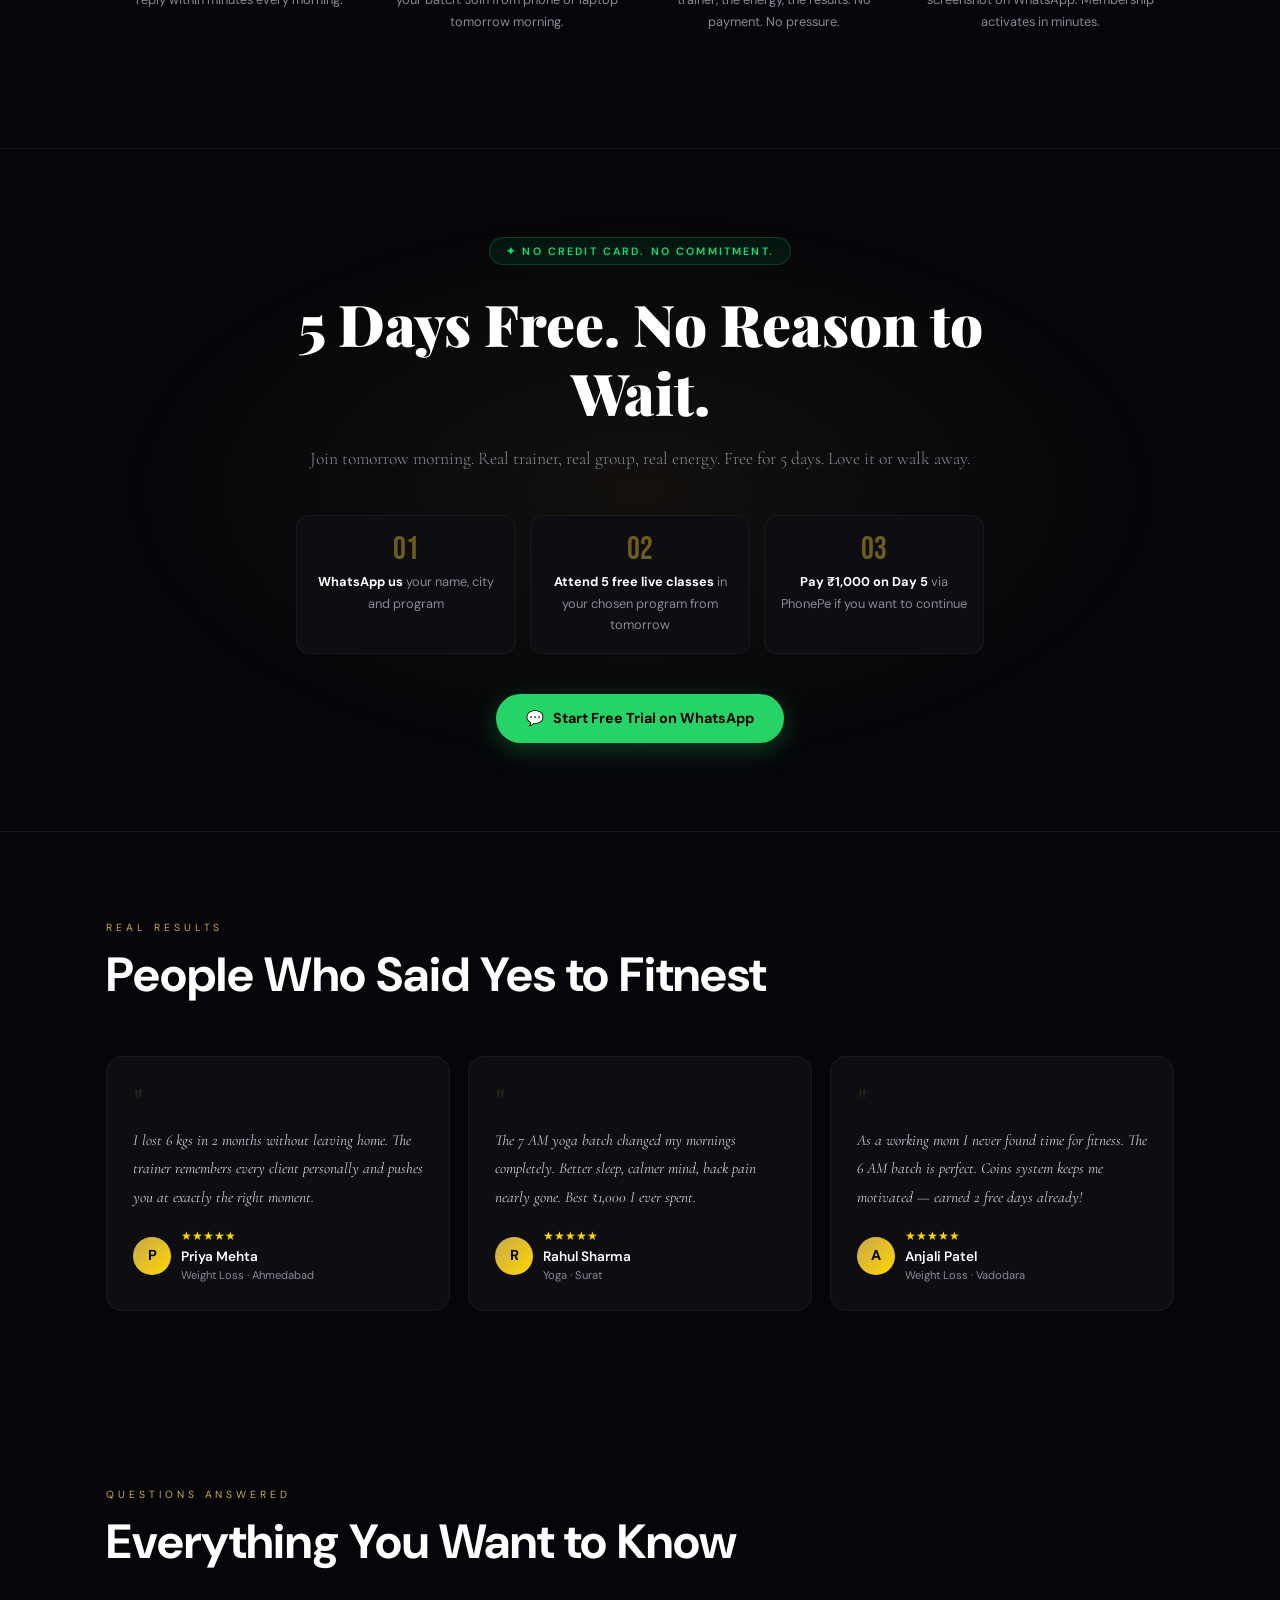
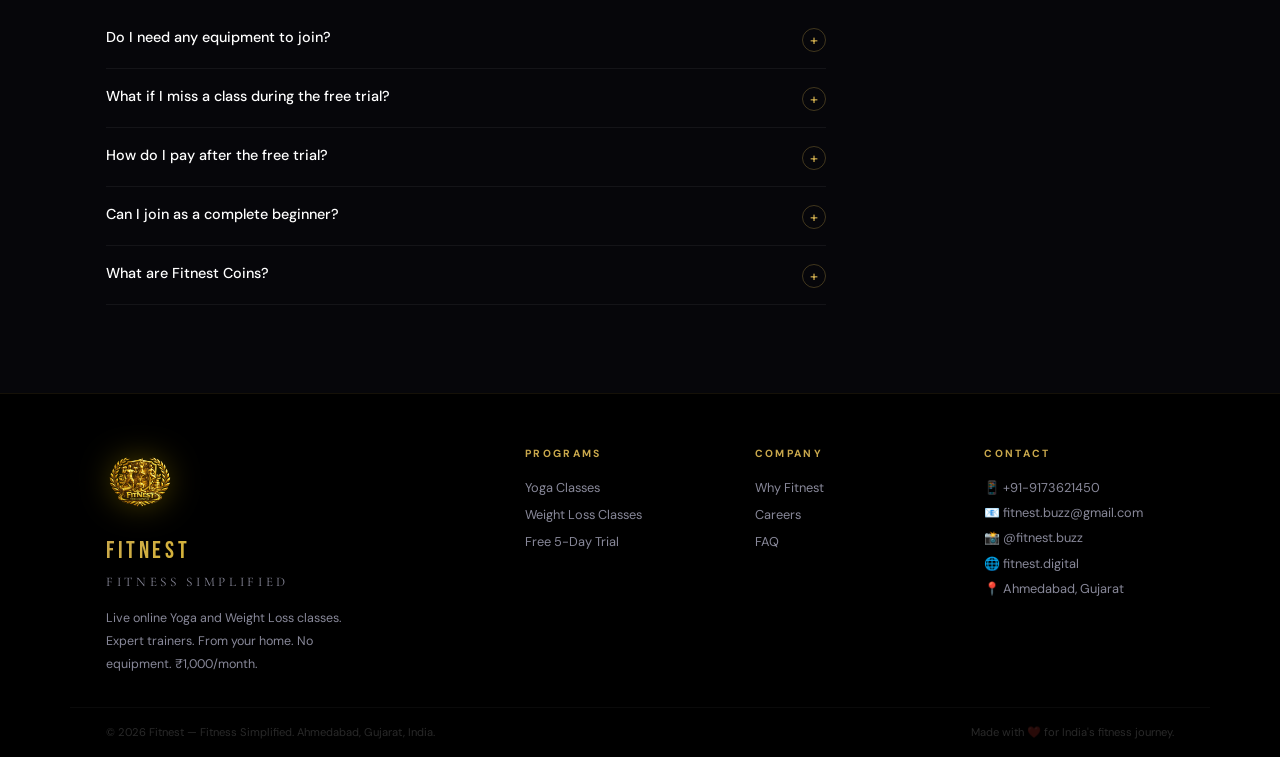
==== commit 1bd2e3c0: "Add files via upload" ====
--- a/index.html
+++ b/index.html
@@ -3,460 +3,747 @@
 <head>
 <meta charset="UTF-8">
 <meta name="viewport" content="width=device-width, initial-scale=1.0">
-<meta name="description" content="Live online Yoga and Weight Loss classes with expert trainers. From your home. No equipment. Free 5-day trial.">
+<meta name="description" content="Live online Yoga and Weight Loss classes. Expert trainers. From your home. No equipment. Free 5-day trial. ₹1,000/month.">
 <title>Fitnest — Fitness Simplified | Live Online Yoga & Weight Loss Classes</title>
 <link rel="icon" type="image/png" href="[data-uri]">
-<link href="https://fonts.googleapis.com/css2?family=Playfair+Display:ital,wght@0,700;0,900;1,400&family=Bebas+Neue&family=DM+Sans:wght@300;400;500;600&family=Cormorant+Garamond:ital,wght@0,300;0,600;1,400&family=Noto+Sans:wght@400;600&family=Noto+Sans+Gujarati:wght@400;600&family=Noto+Sans+Devanagari:wght@400;600&display=swap" rel="stylesheet">
+<link rel="preconnect" href="https://fonts.googleapis.com">
+<link rel="preconnect" href="https://fonts.gstatic.com" crossorigin>
+<link href="https://fonts.googleapis.com/css2?family=Noto+Sans+Gujarati:wght@400;600;700&family=Noto+Sans+Devanagari:wght@400;600;700&family=Bebas+Neue&family=DM+Sans:wght@300;400;500;600;700&family=Cormorant+Garamond:ital,wght@0,300;0,400;0,600;1,300;1,400&family=Playfair+Display:ital,wght@0,700;0,900;1,400&display=swap" rel="stylesheet">
 <style>
 *{margin:0;padding:0;box-sizing:border-box}
-:root{--black:#000;--deep:#06060a;--card:#0d0d12;--gold:#C9A84C;--bright:#FFD700;--white:#fff;--grey:#888899;--soft:#ccccdd;--green:#00e676;}
+:root{
+  --black:#000;--deep:#06060a;--card:#0d0d12;
+  --gold:#C9A84C;--bright:#FFD700;--dim:#8B6914;
+  --white:#fff;--grey:#888899;--soft:#ccccdd;--green:#00e676;
+}
 html{scroll-behavior:smooth}
-body{background:var(--deep);color:var(--white);font-family:'DM Sans',sans-serif;overflow-x:hidden;}
-
-/* FONTS FOR INDIAN SCRIPTS */
-[lang="hi"],[data-hi],[class*="hi-text"]{font-family:'Noto Sans Devanagari','DM Sans',sans-serif!important;}
-[lang="gu"],[data-gu],[class*="gu-text"]{font-family:'Noto Sans Gujarati','DM Sans',sans-serif!important;}
-body.lang-hi .translatable{font-family:'Noto Sans Devanagari','DM Sans',sans-serif;}
-body.lang-gu .translatable{font-family:'Noto Sans Gujarati','DM Sans',sans-serif;}
-
-/* ensure hero title never clips */
-.hero-title{overflow:visible!important;padding-bottom:8px;}
-
-#fireCanvas{position:fixed;top:0;left:0;width:100%;height:100%;pointer-events:none;z-index:0;opacity:0.12;}
-
-/* LOADER */
-#loader{position:fixed;inset:0;background:var(--black);z-index:9999;display:flex;flex-direction:column;align-items:center;justify-content:center;transition:opacity 0.8s ease;}
+body{background:var(--deep);color:var(--white);font-family:"DM Sans",sans-serif;overflow-x:hidden;line-height:1.5;}
+
+/* INDIAN SCRIPT FONTS - applied via body class */
+body.lang-hi {font-family:"Noto Sans Devanagari","DM Sans",sans-serif;}
+body.lang-gu {font-family:"Noto Sans Gujarati","DM Sans",sans-serif;}
+body.lang-en {font-family:"DM Sans",sans-serif;}
+
+/* Extra line-height for Indian scripts */
+body.lang-hi .section-title,
+body.lang-hi .hero-title,
+body.lang-hi .trial-title,
+body.lang-hi .why-title,
+body.lang-hi .step-title,
+body.lang-hi .program-name {line-height:1.4;}
+
+body.lang-gu .section-title,
+body.lang-gu .hero-title,
+body.lang-gu .trial-title,
+body.lang-gu .why-title,
+body.lang-gu .step-title,
+body.lang-gu .program-name {line-height:1.4;}
+
+/* These headings use Playfair in EN, switch to Noto for HI/GU */
+body.lang-en .hero-title,
+body.lang-en .section-title,
+body.lang-en .trial-title,
+body.lang-en .program-name,
+body.lang-en .step-title,
+body.lang-en .why-title {font-family:"Playfair Display",serif;}
+
+body.lang-hi .hero-title,
+body.lang-hi .section-title,
+body.lang-hi .trial-title {font-family:"Noto Sans Devanagari","DM Sans",sans-serif;font-weight:700;}
+
+body.lang-gu .hero-title,
+body.lang-gu .section-title,
+body.lang-gu .trial-title {font-family:"Noto Sans Gujarati","DM Sans",sans-serif;font-weight:700;}
+
+#fireCanvas{position:fixed;top:0;left:0;width:100%;height:100%;pointer-events:none;z-index:0;opacity:0.1;}
+
+/* ─── LOADER ─── */
+#loader{position:fixed;inset:0;background:#000;z-index:9999;display:flex;flex-direction:column;align-items:center;justify-content:center;transition:opacity 0.8s;}
 #loader.out{opacity:0;pointer-events:none;}
-.loader-logo{width:130px;opacity:0;transform:scale(0.5);animation:logoIn 0.9s cubic-bezier(0.34,1.56,0.64,1) forwards 0.3s;filter:drop-shadow(0 0 40px rgba(255,215,0,0.7));}
-@keyframes logoIn{to{opacity:1;transform:scale(1);}}
-.loader-name{font-family:'Bebas Neue';font-size:3rem;letter-spacing:0.4em;background:linear-gradient(135deg,#C9A84C,#FFD700,#C9A84C);background-size:200%;-webkit-background-clip:text;-webkit-text-fill-color:transparent;animation:shimmer 2s linear infinite,fadeUp 0.6s ease forwards 1s;opacity:0;margin-top:14px;}
-.loader-tag{font-family:'Cormorant Garamond';font-size:0.95rem;color:var(--grey);letter-spacing:0.4em;text-transform:uppercase;opacity:0;animation:fadeUp 0.6s ease forwards 1.3s;}
-.loader-bar-wrap{width:180px;height:2px;background:rgba(255,255,255,0.08);border-radius:2px;margin-top:36px;overflow:hidden;opacity:0;animation:fadeUp 0.4s ease forwards 1.5s;}
-.loader-bar{height:100%;width:0;background:linear-gradient(90deg,var(--gold),var(--bright));animation:loadBar 1.2s ease forwards 1.7s;}
-@keyframes loadBar{to{width:100%;}}
-@keyframes fadeUp{from{opacity:0;transform:translateY(14px);}to{opacity:1;transform:translateY(0);}}
+.ld-logo{width:120px;opacity:0;transform:scale(0.4);animation:ldLogoIn 0.9s cubic-bezier(.34,1.56,.64,1) forwards 0.3s;filter:drop-shadow(0 0 40px rgba(255,215,0,.7));}
+@keyframes ldLogoIn{to{opacity:1;transform:scale(1);}}
+.ld-name{font-family:"Bebas Neue";font-size:2.8rem;letter-spacing:.4em;background:linear-gradient(135deg,#C9A84C,#FFD700,#C9A84C);background-size:200%;-webkit-background-clip:text;-webkit-text-fill-color:transparent;animation:shimmer 2s linear infinite, fdUp .6s ease forwards 1s;opacity:0;margin-top:12px;}
+.ld-sub{font-family:"Cormorant Garamond";font-size:.9rem;color:var(--grey);letter-spacing:.4em;text-transform:uppercase;opacity:0;animation:fdUp .6s ease forwards 1.3s;}
+.ld-bar-wrap{width:160px;height:2px;background:rgba(255,255,255,.08);border-radius:2px;margin-top:32px;overflow:hidden;opacity:0;animation:fdUp .4s ease forwards 1.5s;}
+.ld-bar{height:100%;width:0;background:linear-gradient(90deg,var(--gold),var(--bright));animation:ldBar 1.2s ease forwards 1.7s;}
+@keyframes ldBar{to{width:100%;}}
+@keyframes fdUp{from{opacity:0;transform:translateY(12px);}to{opacity:1;transform:translateY(0);}}
 @keyframes shimmer{to{background-position:200% center;}}
 
-/* NAV */
-nav{position:fixed;top:0;left:0;right:0;z-index:100;padding:16px 48px;display:flex;align-items:center;justify-content:space-between;transition:background 0.4s,padding 0.4s;}
-nav.scrolled{background:rgba(6,6,10,0.96);backdrop-filter:blur(24px);border-bottom:1px solid rgba(201,168,76,0.15);padding:12px 48px;}
+/* ─── NAV ─── */
+nav{position:fixed;top:0;left:0;right:0;z-index:100;padding:16px 48px;display:flex;align-items:center;justify-content:space-between;transition:background .4s,padding .4s;}
+nav.scrolled{background:rgba(6,6,10,.96);backdrop-filter:blur(24px);border-bottom:1px solid rgba(201,168,76,.15);padding:12px 48px;}
 .nav-logo{display:flex;align-items:center;gap:10px;text-decoration:none;}
-.nav-logo img{width:40px;filter:drop-shadow(0 0 10px rgba(255,215,0,0.5));}
-.nav-logo-text{font-family:'Bebas Neue';font-size:1.5rem;letter-spacing:0.15em;background:linear-gradient(135deg,#C9A84C,#FFD700);-webkit-background-clip:text;-webkit-text-fill-color:transparent;}
+.nav-logo img{width:38px;filter:drop-shadow(0 0 10px rgba(255,215,0,.5));}
+.nav-brand{font-family:"Bebas Neue";font-size:1.5rem;letter-spacing:.15em;background:linear-gradient(135deg,#C9A84C,#FFD700);-webkit-background-clip:text;-webkit-text-fill-color:transparent;}
 .nav-links{display:flex;gap:4px;align-items:center;}
-.nav-links a.active-tab{color:var(--grey);text-decoration:none;font-size:0.8rem;padding:6px 12px;border-radius:30px;transition:all 0.3s;font-weight:500;cursor:pointer;}
-.nav-links a.active-tab:hover{color:var(--bright);background:rgba(255,215,0,0.07);}
-.nav-links a.coming-soon-tab{color:rgba(136,136,153,0.4);text-decoration:none;font-size:0.8rem;padding:6px 12px;border-radius:30px;font-weight:500;cursor:not-allowed;position:relative;}
-.nav-links a.coming-soon-tab::after{content:'Coming Soon';position:absolute;bottom:-32px;left:50%;transform:translateX(-50%);background:rgba(0,0,0,0.9);border:1px solid rgba(201,168,76,0.3);color:var(--gold);font-size:0.65rem;padding:4px 10px;border-radius:20px;white-space:nowrap;opacity:0;pointer-events:none;transition:opacity 0.2s;}
-.nav-links a.coming-soon-tab:hover::after{opacity:1;}
-.lang-toggle{display:flex;gap:3px;background:rgba(255,255,255,0.05);border:1px solid rgba(255,255,255,0.1);border-radius:30px;padding:3px;}
-.lang-btn{padding:4px 10px;border-radius:20px;font-size:0.7rem;font-weight:700;cursor:pointer;border:none;background:transparent;color:var(--grey);transition:all 0.2s;letter-spacing:0.05em;}
-.lang-btn.active{background:linear-gradient(135deg,#C9A84C,#FFD700);color:#000;}
-.nav-cta{background:linear-gradient(135deg,#C9A84C,#FFD700);color:#000!important;font-weight:700!important;border-radius:30px!important;padding:8px 20px!important;font-size:0.8rem!important;transition:all 0.3s!important;box-shadow:0 0 20px rgba(255,215,0,0.25);text-decoration:none!important;}
-.nav-cta:hover{transform:scale(1.05);box-shadow:0 0 30px rgba(255,215,0,0.5);}
-.hamburger{display:none;flex-direction:column;gap:5px;cursor:pointer;padding:4px;}
-.hamburger span{width:24px;height:2px;background:var(--gold);border-radius:2px;}
-
-/* MOBILE MENU */
-.mobile-menu{display:none;position:fixed;inset:0;background:rgba(0,0,0,0.97);z-index:99;flex-direction:column;align-items:center;justify-content:center;gap:24px;}
-.mobile-menu.open{display:flex;}
-.mobile-menu a{font-family:'Playfair Display';font-size:1.8rem;color:var(--white);text-decoration:none;transition:color 0.3s;}
-.mobile-menu a:hover{color:var(--bright);}
-.mobile-menu a.disabled{color:rgba(255,255,255,0.2);cursor:not-allowed;font-size:1.3rem;}
-.mobile-close{position:absolute;top:24px;right:28px;font-size:2rem;cursor:pointer;color:var(--grey);background:none;border:none;}
-.mobile-lang{display:flex;gap:8px;margin-top:8px;}
-.mobile-lang button{padding:8px 20px;border-radius:20px;font-size:0.85rem;font-weight:700;cursor:pointer;border:1px solid rgba(201,168,76,0.3);background:transparent;color:var(--grey);transition:all 0.2s;}
-.mobile-lang button.active{background:linear-gradient(135deg,#C9A84C,#FFD700);color:#000;border-color:transparent;}
-
-/* HERO */
-#hero{min-height:100vh;display:flex;flex-direction:column;align-items:center;justify-content:center;text-align:center;padding:120px 24px 80px;position:relative;z-index:1;}
-.hero-eyebrow{display:inline-flex;align-items:center;gap:8px;border:1px solid rgba(201,168,76,0.3);border-radius:40px;padding:6px 20px;font-size:0.72rem;letter-spacing:0.2em;color:var(--gold);text-transform:uppercase;margin-bottom:32px;background:rgba(201,168,76,0.05);opacity:0;animation:fadeUp 0.6s ease forwards 0.2s;}
-.hero-live-dot{width:6px;height:6px;border-radius:50%;background:var(--green);box-shadow:0 0 8px var(--green);animation:pulse 1.5s infinite;}
-@keyframes pulse{0%,100%{opacity:1;}50%{opacity:0.3;}}
-.hero-logo{width:160px;margin-bottom:28px;filter:drop-shadow(0 0 40px rgba(255,215,0,0.5));animation:heroFloat 4s ease-in-out infinite,fadeIn 1s ease forwards 0.4s;opacity:0;}
-@keyframes heroFloat{0%,100%{transform:translateY(0);}50%{transform:translateY(-12px);}}
-@keyframes fadeIn{to{opacity:1;}}
-.hero-title{font-family:'Playfair Display';font-size:clamp(2.6rem,7vw,6rem);font-weight:900;line-height:1.15;margin-bottom:20px;opacity:0;animation:fadeUp 0.8s ease forwards 0.6s;overflow:visible;padding-bottom:4px;}
-.hero-title em{font-style:italic;background:linear-gradient(135deg,#C9A84C,#FFD700);-webkit-background-clip:text;-webkit-text-fill-color:transparent;animation:shimmer 3s linear infinite;background-size:200%;}
-.hero-sub{font-family:'Cormorant Garamond';font-size:clamp(1rem,2.2vw,1.5rem);color:var(--soft);font-weight:300;max-width:660px;line-height:1.8;margin-bottom:44px;opacity:0;animation:fadeUp 0.8s ease forwards 0.8s;}
+.nav-link{color:var(--grey);text-decoration:none;font-size:.78rem;padding:6px 12px;border-radius:30px;transition:all .3s;font-weight:500;cursor:pointer;font-family:"DM Sans",sans-serif;}
+.nav-link:hover{color:var(--bright);background:rgba(255,215,0,.07);}
+.nav-disabled{color:rgba(136,136,153,.35);text-decoration:none;font-size:.78rem;padding:6px 12px;font-weight:500;cursor:not-allowed;position:relative;font-family:"DM Sans",sans-serif;}
+.nav-disabled:hover::after{content:attr(data-tip);position:absolute;bottom:-30px;left:50%;transform:translateX(-50%);background:rgba(0,0,0,.9);border:1px solid rgba(201,168,76,.3);color:var(--gold);font-size:.6rem;padding:3px 8px;border-radius:12px;white-space:nowrap;}
+.nav-cta{background:linear-gradient(135deg,#C9A84C,#FFD700);color:#000!important;font-weight:700;border-radius:30px;padding:7px 18px;font-size:.78rem;text-decoration:none;box-shadow:0 0 18px rgba(255,215,0,.25);transition:all .3s;font-family:"DM Sans",sans-serif;}
+.nav-cta:hover{transform:scale(1.05);box-shadow:0 0 30px rgba(255,215,0,.5);}
+.lang-wrap{display:flex;gap:3px;background:rgba(255,255,255,.05);border:1px solid rgba(255,255,255,.1);border-radius:30px;padding:3px;}
+.lb{padding:3px 9px;border-radius:20px;font-size:.68rem;font-weight:700;cursor:pointer;border:none;background:transparent;color:var(--grey);transition:all .2s;letter-spacing:.04em;font-family:"DM Sans",sans-serif;}
+.lb.on{background:linear-gradient(135deg,#C9A84C,#FFD700);color:#000;}
+.hbg{display:none;flex-direction:column;gap:5px;cursor:pointer;padding:6px;}
+.hbg span{width:22px;height:2px;background:var(--gold);border-radius:2px;}
+
+/* ─── MOBILE MENU ─── */
+.mob-menu{display:none;position:fixed;inset:0;background:rgba(0,0,0,.97);z-index:99;flex-direction:column;align-items:center;justify-content:center;gap:20px;}
+.mob-menu.open{display:flex;}
+.mob-menu a{font-family:"Playfair Display",serif;font-size:1.6rem;color:var(--white);text-decoration:none;transition:color .3s;}
+.mob-menu a:hover{color:var(--bright);}
+.mob-menu .mob-disabled{color:rgba(255,255,255,.2);cursor:not-allowed;font-size:1.2rem;font-family:"DM Sans",sans-serif;}
+.mob-close{position:absolute;top:22px;right:26px;font-size:1.8rem;cursor:pointer;color:var(--grey);background:none;border:none;}
+.mob-lang{display:flex;gap:8px;margin-top:4px;}
+.mob-lang button{padding:7px 18px;border-radius:20px;font-size:.82rem;font-weight:700;cursor:pointer;border:1px solid rgba(201,168,76,.3);background:transparent;color:var(--grey);transition:all .2s;font-family:"DM Sans",sans-serif;}
+.mob-lang button.on{background:linear-gradient(135deg,#C9A84C,#FFD700);color:#000;border-color:transparent;}
+
+/* ─── HERO ─── */
+#hero{min-height:100vh;display:flex;flex-direction:column;align-items:center;justify-content:center;text-align:center;padding:120px 24px 100px;position:relative;z-index:1;}
+.hero-pill{display:inline-flex;align-items:center;gap:8px;border:1px solid rgba(201,168,76,.3);border-radius:40px;padding:5px 18px;font-size:.68rem;letter-spacing:.2em;color:var(--gold);text-transform:uppercase;margin-bottom:28px;background:rgba(201,168,76,.05);opacity:0;animation:fdUp .6s ease forwards .2s;font-family:"DM Sans",sans-serif;}
+.live-dot{width:6px;height:6px;border-radius:50%;background:var(--green);box-shadow:0 0 8px var(--green);animation:blink 1.5s infinite;flex-shrink:0;}
+@keyframes blink{0%,100%{opacity:1;}50%{opacity:.3;}}
+.hero-img{width:150px;margin-bottom:24px;filter:drop-shadow(0 0 40px rgba(255,215,0,.5));animation:float 4s ease-in-out infinite,fdIn .8s ease forwards .4s;opacity:0;}
+@keyframes float{0%,100%{transform:translateY(0);}50%{transform:translateY(-10px);}}
+@keyframes fdIn{to{opacity:1;}}
+.hero-title{
+  font-size:clamp(2.4rem,7vw,5.8rem);
+  font-weight:900;
+  line-height:1.15;
+  margin-bottom:18px;
+  opacity:0;
+  animation:fdUp .8s ease forwards .6s;
+  overflow:visible;
+  word-break:keep-all;
+}
+.hero-title em{
+  font-style:italic;
+  background:linear-gradient(135deg,#C9A84C,#FFD700);
+  -webkit-background-clip:text;
+  -webkit-text-fill-color:transparent;
+  background-size:200%;
+  animation:shimmer 3s linear infinite;
+}
+.hero-sub{
+  font-family:"Cormorant Garamond",serif;
+  font-size:clamp(.95rem,2vw,1.4rem);
+  color:var(--soft);
+  font-weight:300;
+  max-width:640px;
+  line-height:1.85;
+  margin-bottom:40px;
+  opacity:0;
+  animation:fdUp .8s ease forwards .8s;
+}
+body.lang-hi .hero-sub,body.lang-gu .hero-sub{
+  font-family:"Noto Sans Devanagari","DM Sans",sans-serif;
+  font-size:clamp(.88rem,1.8vw,1.15rem);
+  font-weight:400;
+  line-height:1.9;
+}
+body.lang-gu .hero-sub{font-family:"Noto Sans Gujarati","DM Sans",sans-serif;}
 .hero-sub strong{color:var(--bright);font-weight:600;}
-.hero-btns{display:flex;gap:14px;flex-wrap:wrap;justify-content:center;opacity:0;animation:fadeUp 0.8s ease forwards 1s;}
-.btn-primary{background:linear-gradient(135deg,#C9A84C,#FFD700);color:#000;font-weight:700;padding:15px 32px;border-radius:50px;font-size:0.95rem;text-decoration:none;box-shadow:0 0 28px rgba(255,215,0,0.35);transition:all 0.3s;display:inline-block;}
-.btn-primary:hover{transform:translateY(-3px) scale(1.03);box-shadow:0 0 44px rgba(255,215,0,0.55);}
-.btn-secondary{border:1.5px solid rgba(201,168,76,0.5);color:var(--gold);padding:15px 32px;border-radius:50px;font-size:0.95rem;text-decoration:none;font-weight:500;transition:all 0.3s;background:rgba(201,168,76,0.04);}
-.btn-secondary:hover{border-color:var(--bright);color:var(--bright);transform:translateY(-3px);}
-
-/* HERO PROOF - no scroll indicator in middle */
-.hero-proof{margin-top:56px;display:flex;gap:36px;flex-wrap:wrap;justify-content:center;opacity:0;animation:fadeUp 0.8s ease forwards 1.2s;}
+.hero-btns{display:flex;gap:12px;flex-wrap:wrap;justify-content:center;opacity:0;animation:fdUp .8s ease forwards 1s;}
+.btn-gold{background:linear-gradient(135deg,#C9A84C,#FFD700);color:#000;font-weight:700;padding:14px 30px;border-radius:50px;font-size:.92rem;text-decoration:none;box-shadow:0 0 26px rgba(255,215,0,.32);transition:all .3s;display:inline-block;font-family:"DM Sans",sans-serif;}
+.btn-gold:hover{transform:translateY(-3px) scale(1.03);box-shadow:0 0 42px rgba(255,215,0,.5);}
+.btn-outline{border:1.5px solid rgba(201,168,76,.5);color:var(--gold);padding:14px 30px;border-radius:50px;font-size:.92rem;text-decoration:none;font-weight:500;transition:all .3s;background:rgba(201,168,76,.04);font-family:"DM Sans",sans-serif;}
+.btn-outline:hover{border-color:var(--bright);color:var(--bright);transform:translateY(-3px);}
+
+/* PROOF STATS - clean row, no scroll in it */
+.hero-proof{margin-top:52px;display:flex;gap:32px;flex-wrap:wrap;justify-content:center;opacity:0;animation:fdUp .8s ease forwards 1.2s;}
 .proof-item{text-align:center;}
-.proof-num{font-family:'Bebas Neue';font-size:2.6rem;background:linear-gradient(135deg,#C9A84C,#FFD700);-webkit-background-clip:text;-webkit-text-fill-color:transparent;display:block;line-height:1;}
-.proof-label{font-size:0.68rem;color:var(--grey);letter-spacing:0.12em;text-transform:uppercase;margin-top:4px;}
-.proof-divider{width:1px;background:rgba(255,255,255,0.08);align-self:stretch;}
-
-/* SCROLL HINT - bottom of page, not in stats */
-.scroll-hint{position:absolute;bottom:24px;left:50%;transform:translateX(-50%);display:flex;flex-direction:column;align-items:center;gap:6px;opacity:0;animation:fadeIn 1s ease forwards 2.4s;}
-.scroll-hint span{font-size:0.6rem;color:var(--grey);letter-spacing:0.2em;text-transform:uppercase;}
-.scroll-arrow{width:18px;height:28px;border:1.5px solid rgba(201,168,76,0.25);border-radius:10px;display:flex;align-items:flex-start;justify-content:center;padding-top:4px;}
-.scroll-dot{width:3px;height:7px;background:rgba(201,168,76,0.5);border-radius:3px;animation:scrollDot 1.5s infinite;}
-@keyframes scrollDot{0%{opacity:1;transform:translateY(0);}100%{opacity:0;transform:translateY(12px);}}
-
-/* TRUST BAR */
-.trust-bar{position:relative;z-index:1;border-top:1px solid rgba(255,255,255,0.04);border-bottom:1px solid rgba(255,255,255,0.04);background:rgba(201,168,76,0.03);padding:18px 0;overflow:hidden;}
-.trust-track{display:flex;gap:56px;animation:trustScroll 24s linear infinite;width:max-content;}
-@keyframes trustScroll{to{transform:translateX(-50%);}}
-.trust-item{display:flex;align-items:center;gap:10px;white-space:nowrap;font-size:0.8rem;color:var(--grey);font-weight:500;}
+.pnum{font-family:"Bebas Neue";font-size:2.5rem;background:linear-gradient(135deg,#C9A84C,#FFD700);-webkit-background-clip:text;-webkit-text-fill-color:transparent;display:block;line-height:1;}
+.plabel{font-size:.65rem;color:var(--grey);letter-spacing:.1em;text-transform:uppercase;margin-top:4px;font-family:"DM Sans",sans-serif;}
+body.lang-hi .plabel,body.lang-gu .plabel{font-family:"Noto Sans Devanagari","DM Sans",sans-serif;letter-spacing:.02em;}
+body.lang-gu .plabel{font-family:"Noto Sans Gujarati","DM Sans",sans-serif;}
+.pdiv{width:1px;background:rgba(255,255,255,.08);align-self:stretch;}
+
+/* SCROLL HINT - at very bottom of hero section, not in stats */
+.scroll-hint{
+  position:absolute;
+  bottom:28px;
+  left:50%;
+  transform:translateX(-50%);
+  display:flex;flex-direction:column;align-items:center;gap:5px;
+  opacity:0;animation:fdIn 1s ease forwards 2.5s;
+}
+.scroll-hint span{font-size:.58rem;color:rgba(136,136,153,.5);letter-spacing:.2em;text-transform:uppercase;font-family:"DM Sans",sans-serif;}
+.scroll-ring{width:16px;height:24px;border:1.5px solid rgba(201,168,76,.2);border-radius:8px;display:flex;align-items:flex-start;justify-content:center;padding-top:3px;}
+.scroll-dot{width:2px;height:6px;background:rgba(201,168,76,.4);border-radius:2px;animation:sdrop 1.5s infinite;}
+@keyframes sdrop{0%{opacity:1;transform:translateY(0);}100%{opacity:0;transform:translateY(10px);}}
+
+/* ─── TRUST BAR ─── */
+.trust-bar{position:relative;z-index:1;border-top:1px solid rgba(255,255,255,.04);border-bottom:1px solid rgba(255,255,255,.04);background:rgba(201,168,76,.025);padding:16px 0;overflow:hidden;}
+.trust-track{display:flex;gap:52px;animation:tscroll 26s linear infinite;width:max-content;}
+@keyframes tscroll{to{transform:translateX(-50%);}}
+.trust-item{display:flex;align-items:center;gap:8px;white-space:nowrap;font-size:.76rem;color:var(--grey);font-weight:500;font-family:"DM Sans",sans-serif;}
 .trust-item span{color:var(--gold);}
 
-/* SECTIONS */
+/* ─── SECTIONS ─── */
 section{position:relative;z-index:1;}
-.section-wrap{max-width:1160px;margin:0 auto;padding:90px 36px;}
-.section-label{font-size:0.68rem;letter-spacing:0.4em;color:var(--gold);text-transform:uppercase;margin-bottom:12px;display:block;}
-.section-title{font-family:'Playfair Display';font-size:clamp(1.9rem,4vw,3.2rem);font-weight:700;line-height:1.2;margin-bottom:16px;overflow:visible;}
-.section-title em{font-style:italic;background:linear-gradient(135deg,#C9A84C,#FFD700);-webkit-background-clip:text;-webkit-text-fill-color:transparent;}
-.section-sub{font-family:'Cormorant Garamond';font-size:1.1rem;color:var(--grey);max-width:580px;line-height:1.8;font-weight:300;}
-
-/* WHY CARDS */
-.why-grid{display:grid;grid-template-columns:repeat(auto-fit,minmax(260px,1fr));gap:20px;margin-top:56px;}
-.why-card{background:var(--card);border:1px solid rgba(255,255,255,0.05);border-radius:18px;padding:32px 24px;position:relative;overflow:hidden;transition:all 0.4s;}
-.why-card::before{content:'';position:absolute;top:0;left:0;right:0;height:2px;background:linear-gradient(90deg,transparent,var(--gold),transparent);transform:translateX(-100%);transition:transform 0.6s;}
+.wrap{max-width:1140px;margin:0 auto;padding:88px 36px;}
+.sec-label{font-size:.65rem;letter-spacing:.38em;color:var(--gold);text-transform:uppercase;margin-bottom:10px;display:block;font-family:"DM Sans",sans-serif;}
+.sec-title{
+  font-size:clamp(1.8rem,3.8vw,3rem);
+  font-weight:700;
+  line-height:1.2;
+  margin-bottom:14px;
+  overflow:visible;
+  word-break:keep-all;
+}
+body.lang-hi .sec-title,body.lang-gu .sec-title{line-height:1.45;font-size:clamp(1.5rem,3.2vw,2.6rem);}
+.sec-title em{font-style:italic;background:linear-gradient(135deg,#C9A84C,#FFD700);-webkit-background-clip:text;-webkit-text-fill-color:transparent;}
+.sec-sub{
+  font-family:"Cormorant Garamond",serif;
+  font-size:1.05rem;color:var(--grey);
+  max-width:560px;line-height:1.85;font-weight:300;
+}
+body.lang-hi .sec-sub,body.lang-gu .sec-sub{
+  font-family:"Noto Sans Devanagari","DM Sans",sans-serif;
+  font-size:.92rem;font-weight:400;line-height:1.9;
+}
+body.lang-gu .sec-sub{font-family:"Noto Sans Gujarati","DM Sans",sans-serif;}
+
+/* ─── WHY GRID ─── */
+.why-grid{display:grid;grid-template-columns:repeat(auto-fit,minmax(255px,1fr));gap:18px;margin-top:52px;}
+.why-card{
+  background:var(--card);
+  border:1px solid rgba(255,255,255,.05);
+  border-radius:16px;padding:28px 22px;
+  transition:all .4s;position:relative;overflow:hidden;
+}
+.why-card::before{content:'';position:absolute;top:0;left:0;right:0;height:2px;background:linear-gradient(90deg,transparent,var(--gold),transparent);transform:translateX(-100%);transition:transform .6s;}
 .why-card:hover::before{transform:translateX(0);}
-.why-card:hover{border-color:rgba(201,168,76,0.2);transform:translateY(-5px);box-shadow:0 20px 50px rgba(0,0,0,0.5);}
-.why-icon{width:52px;height:52px;border-radius:12px;background:rgba(201,168,76,0.08);border:1px solid rgba(201,168,76,0.15);display:flex;align-items:center;justify-content:center;font-size:1.5rem;margin-bottom:16px;}
-.why-title{font-family:'Playfair Display';font-size:1.1rem;font-weight:700;margin-bottom:8px;overflow:visible;line-height:1.4;}
-.why-desc{font-size:0.85rem;color:var(--grey);line-height:1.75;}
-
-/* PROGRAMS */
-.programs-grid{display:grid;grid-template-columns:repeat(auto-fit,minmax(320px,1fr));gap:28px;margin-top:56px;}
-.program-card{background:var(--card);border:1px solid rgba(201,168,76,0.12);border-radius:22px;padding:36px;transition:all 0.4s;}
-.program-card:hover{border-color:rgba(255,215,0,0.35);transform:translateY(-7px);box-shadow:0 28px 70px rgba(0,0,0,0.55);}
-.program-emoji{font-size:3rem;margin-bottom:18px;display:block;}
-.program-badge{display:inline-block;padding:3px 12px;border-radius:30px;font-size:0.62rem;letter-spacing:0.18em;text-transform:uppercase;font-weight:700;margin-bottom:14px;}
-.badge-yoga{background:rgba(139,92,246,0.12);color:#a78bfa;border:1px solid rgba(139,92,246,0.2);}
-.badge-weight{background:rgba(201,168,76,0.12);color:var(--bright);border:1px solid rgba(201,168,76,0.25);}
-.program-name{font-family:'Playfair Display';font-size:1.7rem;font-weight:900;margin-bottom:10px;overflow:visible;}
-.program-tagline{font-family:'Cormorant Garamond';font-style:italic;font-size:1.05rem;color:var(--grey);margin-bottom:20px;line-height:1.6;}
-.program-features{list-style:none;margin-bottom:24px;}
-.program-features li{display:flex;align-items:flex-start;gap:8px;font-size:0.85rem;color:var(--soft);padding:6px 0;border-bottom:1px solid rgba(255,255,255,0.04);line-height:1.5;}
-.program-features li:last-child{border-bottom:none;}
-.program-features li::before{content:'✦';color:var(--gold);font-size:0.55rem;flex-shrink:0;margin-top:4px;}
-.program-price-row{display:flex;align-items:flex-end;gap:10px;margin-bottom:20px;}
-.price-amount{font-family:'Bebas Neue';font-size:3.2rem;background:linear-gradient(135deg,#C9A84C,#FFD700);-webkit-background-clip:text;-webkit-text-fill-color:transparent;line-height:1;}
-.price-period{font-size:0.82rem;color:var(--grey);padding-bottom:6px;}
-.price-trial{font-size:0.75rem;color:var(--green);background:rgba(0,230,118,0.07);border:1px solid rgba(0,230,118,0.2);border-radius:20px;padding:3px 10px;}
-.timings{display:flex;gap:7px;flex-wrap:wrap;margin-bottom:24px;}
-.timing-tag{background:rgba(255,255,255,0.04);border:1px solid rgba(255,255,255,0.07);border-radius:20px;padding:4px 12px;font-size:0.72rem;color:var(--soft);}
-.program-cta{display:block;text-align:center;background:linear-gradient(135deg,#C9A84C,#FFD700);color:#000;font-weight:700;font-size:0.92rem;padding:13px;border-radius:12px;text-decoration:none;transition:all 0.3s;}
-.program-cta:hover{transform:scale(1.02);box-shadow:0 10px 36px rgba(255,215,0,0.35);}
-
-/* HOW */
-.steps-wrap{display:grid;grid-template-columns:repeat(auto-fit,minmax(200px,1fr));gap:0;margin-top:56px;}
-.step{text-align:center;padding:28px 20px;}
-.step-circle-ring{width:72px;height:72px;border-radius:50%;border:2px solid rgba(201,168,76,0.2);display:flex;align-items:center;justify-content:center;margin:0 auto 16px;background:rgba(201,168,76,0.04);transition:all 0.4s;}
-.step:hover .step-circle-ring{border-color:var(--gold);box-shadow:0 0 24px rgba(201,168,76,0.15);}
-.step-num{font-family:'Bebas Neue';font-size:1.6rem;background:linear-gradient(135deg,#C9A84C,#FFD700);-webkit-background-clip:text;-webkit-text-fill-color:transparent;}
-.step-title{font-family:'Playfair Display';font-size:1.05rem;font-weight:700;margin-bottom:8px;overflow:visible;}
-.step-desc{font-size:0.83rem;color:var(--grey);line-height:1.7;}
-
-/* TRIAL */
-#trial{background:radial-gradient(ellipse at center,rgba(201,168,76,0.07) 0%,transparent 60%);border-top:1px solid rgba(201,168,76,0.1);border-bottom:1px solid rgba(201,168,76,0.1);}
-.trial-inner{text-align:center;max-width:780px;margin:0 auto;padding:90px 36px;}
-.trial-badge{display:inline-block;background:rgba(0,230,118,0.08);border:1px solid rgba(0,230,118,0.25);border-radius:30px;padding:5px 18px;font-size:0.7rem;letter-spacing:0.22em;color:var(--green);text-transform:uppercase;margin-bottom:28px;font-weight:600;}
-.trial-title{font-family:'Playfair Display';font-size:clamp(2rem,5vw,3.8rem);font-weight:900;line-height:1.2;margin-bottom:18px;overflow:visible;}
-.trial-sub{font-family:'Cormorant Garamond';font-size:1.15rem;color:var(--grey);line-height:1.8;margin-bottom:44px;font-weight:300;}
-.trial-steps{display:grid;grid-template-columns:repeat(3,1fr);gap:16px;margin-bottom:44px;}
-.trial-step{background:var(--card);border:1px solid rgba(255,255,255,0.05);border-radius:14px;padding:20px 16px;}
-.trial-step-num{font-family:'Bebas Neue';font-size:2.2rem;background:linear-gradient(135deg,rgba(201,168,76,0.5),rgba(255,215,0,0.5));-webkit-background-clip:text;-webkit-text-fill-color:transparent;display:block;line-height:1;margin-bottom:6px;}
-.trial-step p{font-size:0.82rem;color:var(--grey);line-height:1.6;}
-.trial-step strong{color:var(--white);}
-.whatsapp-btn{display:inline-flex;align-items:center;gap:10px;background:#25D366;color:#000;font-weight:700;padding:15px 32px;border-radius:50px;text-decoration:none;font-size:0.95rem;transition:all 0.3s;box-shadow:0 8px 28px rgba(37,211,102,0.28);}
-.whatsapp-btn:hover{transform:translateY(-3px);box-shadow:0 12px 38px rgba(37,211,102,0.45);}
-
-/* TESTIMONIALS */
-.testi-grid{display:grid;grid-template-columns:repeat(auto-fit,minmax(280px,1fr));gap:20px;margin-top:56px;}
-.testi-card{background:var(--card);border:1px solid rgba(255,255,255,0.05);border-radius:18px;padding:28px;transition:all 0.3s;}
-.testi-card:hover{border-color:rgba(201,168,76,0.2);transform:translateY(-4px);}
-.testi-quote{font-size:2.5rem;color:rgba(201,168,76,0.18);font-family:'Playfair Display';line-height:1;margin-bottom:10px;}
-.testi-text{font-family:'Cormorant Garamond';font-size:1rem;color:var(--soft);line-height:1.8;font-style:italic;margin-bottom:18px;}
-.testi-author{display:flex;align-items:center;gap:12px;}
-.testi-avatar{width:40px;height:40px;border-radius:50%;background:linear-gradient(135deg,#C9A84C,#FFD700);display:flex;align-items:center;justify-content:center;font-weight:700;color:#000;font-size:0.95rem;flex-shrink:0;}
-.testi-name{font-weight:600;font-size:0.88rem;}
-.testi-detail{font-size:0.72rem;color:var(--grey);}
-.stars{color:var(--bright);font-size:0.78rem;margin-bottom:3px;}
-
-/* FAQ */
-.faq-list{margin-top:44px;max-width:740px;}
-.faq-item{border-bottom:1px solid rgba(255,255,255,0.06);overflow:hidden;}
-.faq-q{width:100%;background:none;border:none;color:var(--white);text-align:left;padding:18px 0;cursor:pointer;display:flex;align-items:center;justify-content:space-between;gap:16px;font-family:'DM Sans';font-size:0.95rem;font-weight:500;transition:color 0.3s;line-height:1.5;}
+.why-card:hover{border-color:rgba(201,168,76,.2);transform:translateY(-5px);box-shadow:0 18px 44px rgba(0,0,0,.5);}
+.why-icon{width:48px;height:48px;border-radius:11px;background:rgba(201,168,76,.07);border:1px solid rgba(201,168,76,.14);display:flex;align-items:center;justify-content:center;font-size:1.4rem;margin-bottom:14px;}
+.why-title{
+  font-size:1.05rem;font-weight:700;
+  margin-bottom:7px;
+  overflow:visible;word-break:keep-all;line-height:1.35;
+}
+body.lang-hi .why-title,body.lang-gu .why-title{line-height:1.55;font-size:.98rem;}
+.why-desc{font-size:.82rem;color:var(--grey);line-height:1.75;overflow:visible;}
+body.lang-hi .why-desc,body.lang-gu .why-desc{font-size:.8rem;line-height:1.85;}
+
+/* ─── PROGRAMS ─── */
+.prog-grid{display:grid;grid-template-columns:repeat(auto-fit,minmax(310px,1fr));gap:26px;margin-top:52px;}
+.prog-card{
+  background:var(--card);border:1px solid rgba(201,168,76,.12);
+  border-radius:20px;padding:34px;transition:all .4s;
+}
+.prog-card:hover{border-color:rgba(255,215,0,.32);transform:translateY(-6px);box-shadow:0 26px 62px rgba(0,0,0,.54);}
+.prog-emoji{font-size:2.8rem;margin-bottom:16px;display:block;}
+.prog-badge{display:inline-block;padding:3px 11px;border-radius:30px;font-size:.6rem;letter-spacing:.15em;text-transform:uppercase;font-weight:700;margin-bottom:12px;font-family:"DM Sans",sans-serif;}
+.badge-yoga{background:rgba(139,92,246,.1);color:#a78bfa;border:1px solid rgba(139,92,246,.18);}
+.badge-wl{background:rgba(201,168,76,.1);color:var(--bright);border:1px solid rgba(201,168,76,.22);}
+.prog-name{font-size:1.65rem;font-weight:900;margin-bottom:9px;overflow:visible;line-height:1.25;}
+body.lang-hi .prog-name,body.lang-gu .prog-name{font-size:1.4rem;line-height:1.45;}
+.prog-tagline{
+  font-family:"Cormorant Garamond",serif;font-style:italic;
+  font-size:1rem;color:var(--grey);margin-bottom:18px;line-height:1.65;
+}
+body.lang-hi .prog-tagline,body.lang-gu .prog-tagline{
+  font-family:"Noto Sans Devanagari","DM Sans",sans-serif;
+  font-style:normal;font-size:.88rem;line-height:1.75;
+}
+body.lang-gu .prog-tagline{font-family:"Noto Sans Gujarati","DM Sans",sans-serif;}
+.prog-features{list-style:none;margin-bottom:20px;}
+.prog-features li{
+  display:flex;align-items:flex-start;gap:7px;
+  font-size:.82rem;color:var(--soft);
+  padding:5px 0;border-bottom:1px solid rgba(255,255,255,.04);
+  line-height:1.55;overflow:visible;
+}
+.prog-features li:last-child{border-bottom:none;}
+.prog-features li::before{content:"✦";color:var(--gold);font-size:.52rem;flex-shrink:0;margin-top:4px;}
+body.lang-hi .prog-features li,body.lang-gu .prog-features li{font-size:.8rem;line-height:1.7;}
+.timings{display:flex;gap:6px;flex-wrap:wrap;margin-bottom:20px;}
+.ttag{background:rgba(255,255,255,.04);border:1px solid rgba(255,255,255,.07);border-radius:20px;padding:4px 11px;font-size:.7rem;color:var(--soft);font-family:"DM Sans",sans-serif;}
+.prog-price-row{display:flex;align-items:flex-end;gap:8px;margin-bottom:18px;}
+.price-big{font-family:"Bebas Neue";font-size:3rem;background:linear-gradient(135deg,#C9A84C,#FFD700);-webkit-background-clip:text;-webkit-text-fill-color:transparent;line-height:1;}
+.price-per{font-size:.8rem;color:var(--grey);padding-bottom:5px;}
+body.lang-hi .price-per,body.lang-gu .price-per{font-size:.75rem;padding-bottom:3px;}
+.price-free{font-size:.72rem;color:var(--green);background:rgba(0,230,118,.07);border:1px solid rgba(0,230,118,.18);border-radius:20px;padding:2px 9px;font-family:"DM Sans",sans-serif;}
+.prog-cta{display:block;text-align:center;background:linear-gradient(135deg,#C9A84C,#FFD700);color:#000;font-weight:700;font-size:.88rem;padding:12px;border-radius:11px;text-decoration:none;transition:all .3s;font-family:"DM Sans",sans-serif;}
+.prog-cta:hover{transform:scale(1.02);box-shadow:0 9px 32px rgba(255,215,0,.32);}
+
+/* ─── HOW ─── */
+.steps-grid{display:grid;grid-template-columns:repeat(auto-fit,minmax(190px,1fr));gap:0;margin-top:52px;}
+.step{text-align:center;padding:26px 18px;}
+.step-ring{width:68px;height:68px;border-radius:50%;border:2px solid rgba(201,168,76,.2);display:flex;align-items:center;justify-content:center;margin:0 auto 14px;background:rgba(201,168,76,.04);transition:all .4s;}
+.step:hover .step-ring{border-color:var(--gold);box-shadow:0 0 22px rgba(201,168,76,.14);}
+.step-num{font-family:"Bebas Neue";font-size:1.5rem;background:linear-gradient(135deg,#C9A84C,#FFD700);-webkit-background-clip:text;-webkit-text-fill-color:transparent;}
+.step-title{font-size:1rem;font-weight:700;margin-bottom:7px;overflow:visible;line-height:1.35;}
+body.lang-hi .step-title,body.lang-gu .step-title{font-size:.92rem;line-height:1.55;}
+.step-desc{font-size:.8rem;color:var(--grey);line-height:1.75;overflow:visible;}
+
+/* ─── TRIAL ─── */
+#trial{background:radial-gradient(ellipse at center,rgba(201,168,76,.07) 0%,transparent 58%);border-top:1px solid rgba(201,168,76,.1);border-bottom:1px solid rgba(201,168,76,.1);}
+.trial-inner{text-align:center;max-width:760px;margin:0 auto;padding:88px 36px;}
+.trial-badge{display:inline-block;background:rgba(0,230,118,.07);border:1px solid rgba(0,230,118,.22);border-radius:30px;padding:5px 16px;font-size:.67rem;letter-spacing:.2em;color:var(--green);text-transform:uppercase;margin-bottom:24px;font-weight:600;font-family:"DM Sans",sans-serif;}
+.trial-title{font-size:clamp(1.9rem,5vw,3.6rem);font-weight:900;line-height:1.2;margin-bottom:16px;overflow:visible;word-break:keep-all;}
+body.lang-hi .trial-title,body.lang-gu .trial-title{line-height:1.45;font-size:clamp(1.6rem,4vw,3rem);}
+.trial-sub{
+  font-family:"Cormorant Garamond",serif;font-size:1.1rem;
+  color:var(--grey);line-height:1.85;margin-bottom:40px;font-weight:300;
+}
+body.lang-hi .trial-sub,body.lang-gu .trial-sub{
+  font-family:"Noto Sans Devanagari","DM Sans",sans-serif;
+  font-size:.9rem;font-weight:400;line-height:1.9;
+}
+body.lang-gu .trial-sub{font-family:"Noto Sans Gujarati","DM Sans",sans-serif;}
+.trial-steps{display:grid;grid-template-columns:repeat(3,1fr);gap:14px;margin-bottom:40px;}
+.tstep{background:var(--card);border:1px solid rgba(255,255,255,.05);border-radius:13px;padding:18px 14px;}
+.tstep-num{font-family:"Bebas Neue";font-size:2rem;background:linear-gradient(135deg,rgba(201,168,76,.45),rgba(255,215,0,.45));-webkit-background-clip:text;-webkit-text-fill-color:transparent;display:block;line-height:1;margin-bottom:5px;}
+.tstep p{font-size:.8rem;color:var(--grey);line-height:1.65;}
+.tstep strong{color:var(--white);}
+body.lang-hi .tstep p,body.lang-gu .tstep p{font-size:.78rem;line-height:1.8;}
+.wa-btn{display:inline-flex;align-items:center;gap:9px;background:#25D366;color:#000;font-weight:700;padding:14px 30px;border-radius:50px;text-decoration:none;font-size:.9rem;transition:all .3s;box-shadow:0 7px 26px rgba(37,211,102,.26);font-family:"DM Sans",sans-serif;}
+.wa-btn:hover{transform:translateY(-3px);box-shadow:0 11px 36px rgba(37,211,102,.42);}
+
+/* ─── TESTI ─── */
+.testi-grid{display:grid;grid-template-columns:repeat(auto-fit,minmax(270px,1fr));gap:18px;margin-top:52px;}
+.tcard{background:var(--card);border:1px solid rgba(255,255,255,.05);border-radius:16px;padding:26px;transition:all .3s;}
+.tcard:hover{border-color:rgba(201,168,76,.18);transform:translateY(-4px);}
+.tquote{font-size:2.2rem;color:rgba(201,168,76,.15);font-family:"Playfair Display",serif;line-height:1;margin-bottom:8px;}
+.ttext{
+  font-family:"Cormorant Garamond",serif;font-size:.96rem;
+  color:var(--soft);line-height:1.85;font-style:italic;margin-bottom:16px;
+}
+body.lang-hi .ttext,body.lang-gu .ttext{
+  font-family:"Noto Sans Devanagari","DM Sans",sans-serif;
+  font-style:normal;font-size:.84rem;line-height:1.85;
+}
+body.lang-gu .ttext{font-family:"Noto Sans Gujarati","DM Sans",sans-serif;}
+.tauthor{display:flex;align-items:center;gap:10px;}
+.tavatar{width:38px;height:38px;border-radius:50%;background:linear-gradient(135deg,#C9A84C,#FFD700);display:flex;align-items:center;justify-content:center;font-weight:700;color:#000;font-size:.9rem;flex-shrink:0;font-family:"DM Sans",sans-serif;}
+.tname{font-weight:600;font-size:.85rem;font-family:"DM Sans",sans-serif;}
+.tdetail{font-size:.7rem;color:var(--grey);font-family:"DM Sans",sans-serif;}
+.stars{color:var(--bright);font-size:.75rem;margin-bottom:2px;}
+
+/* ─── FAQ ─── */
+.faq-list{margin-top:40px;max-width:720px;}
+.faq-item{border-bottom:1px solid rgba(255,255,255,.06);overflow:visible;}
+.faq-q{
+  width:100%;background:none;border:none;color:var(--white);
+  text-align:left;padding:16px 0;cursor:pointer;
+  display:flex;align-items:flex-start;justify-content:space-between;gap:14px;
+  font-size:.9rem;font-weight:500;transition:color .3s;
+  line-height:1.55;overflow:visible;font-family:"DM Sans",sans-serif;
+}
+body.lang-hi .faq-q,body.lang-gu .faq-q{font-size:.85rem;line-height:1.7;}
 .faq-q:hover{color:var(--bright);}
-.faq-icon{width:26px;height:26px;border-radius:50%;border:1px solid rgba(201,168,76,0.3);display:flex;align-items:center;justify-content:center;flex-shrink:0;transition:all 0.3s;color:var(--gold);font-size:1rem;}
+.faq-icon{width:24px;height:24px;border-radius:50%;border:1px solid rgba(201,168,76,.3);display:flex;align-items:center;justify-content:center;flex-shrink:0;transition:all .3s;color:var(--gold);font-size:.9rem;margin-top:2px;}
 .faq-item.open .faq-icon{transform:rotate(45deg);background:var(--gold);color:#000;}
-.faq-a{max-height:0;overflow:hidden;transition:max-height 0.4s ease;}
-.faq-a-inner{padding-bottom:18px;font-size:0.88rem;color:var(--grey);line-height:1.8;}
-.faq-item.open .faq-a{max-height:300px;}
-
-/* FOOTER */
-footer{background:var(--black);border-top:1px solid rgba(201,168,76,0.1);}
-.footer-main{max-width:1160px;margin:0 auto;padding:56px 36px 36px;display:grid;grid-template-columns:2fr 1fr 1fr 1fr;gap:44px;}
-.footer-brand img{width:72px;margin-bottom:14px;filter:drop-shadow(0 0 18px rgba(255,215,0,0.35));}
-.footer-brand-name{font-family:'Bebas Neue';font-size:1.6rem;letter-spacing:0.15em;background:linear-gradient(135deg,#C9A84C,#FFD700);-webkit-background-clip:text;-webkit-text-fill-color:transparent;display:block;margin-bottom:5px;}
-.footer-brand-tag{font-family:'Cormorant Garamond';font-size:0.85rem;color:var(--grey);letter-spacing:0.3em;margin-bottom:16px;}
-.footer-brand-desc{font-size:0.8rem;color:var(--grey);line-height:1.8;max-width:260px;}
-.footer-col h4{font-size:0.68rem;letter-spacing:0.22em;color:var(--gold);text-transform:uppercase;margin-bottom:18px;font-weight:700;}
-.footer-col a{display:block;color:var(--grey);text-decoration:none;font-size:0.82rem;margin-bottom:9px;transition:color 0.3s;}
-.footer-col a:hover{color:var(--white);}
-.footer-col p{font-size:0.82rem;color:var(--grey);margin-bottom:7px;}
-.footer-bottom{max-width:1160px;margin:0 auto;padding:18px 36px;border-top:1px solid rgba(255,255,255,0.04);display:flex;align-items:center;justify-content:space-between;flex-wrap:wrap;gap:10px;}
-.footer-bottom p{font-size:0.73rem;color:rgba(255,255,255,0.18);}
-
-/* WA FLOAT */
-.wa-float{position:fixed;bottom:26px;right:26px;width:54px;height:54px;border-radius:50%;background:#25D366;display:flex;align-items:center;justify-content:center;font-size:1.5rem;z-index:200;box-shadow:0 4px 18px rgba(37,211,102,0.4);text-decoration:none;transition:all 0.3s;}
+.faq-a{max-height:0;overflow:hidden;transition:max-height .4s ease;}
+.faq-inner{padding-bottom:16px;font-size:.84rem;color:var(--grey);line-height:1.85;overflow:visible;}
+body.lang-hi .faq-inner,body.lang-gu .faq-inner{font-size:.8rem;line-height:1.9;}
+.faq-item.open .faq-a{max-height:400px;}
+
+/* ─── FOOTER ─── */
+footer{background:var(--black);border-top:1px solid rgba(201,168,76,.1);}
+.footer-main{max-width:1140px;margin:0 auto;padding:52px 36px 32px;display:grid;grid-template-columns:2fr 1fr 1fr 1fr;gap:40px;}
+.fbrand img{width:68px;margin-bottom:12px;filter:drop-shadow(0 0 16px rgba(255,215,0,.32));}
+.fbrand-name{font-family:"Bebas Neue";font-size:1.5rem;letter-spacing:.15em;background:linear-gradient(135deg,#C9A84C,#FFD700);-webkit-background-clip:text;-webkit-text-fill-color:transparent;display:block;margin-bottom:4px;}
+.fbrand-tag{font-family:"Cormorant Garamond",serif;font-size:.82rem;color:var(--grey);letter-spacing:.28em;margin-bottom:14px;}
+.fbrand-desc{font-size:.78rem;color:var(--grey);line-height:1.82;max-width:250px;}
+body.lang-hi .fbrand-desc,body.lang-gu .fbrand-desc{font-size:.76rem;line-height:1.9;}
+.fcol h4{font-size:.65rem;letter-spacing:.22em;color:var(--gold);text-transform:uppercase;margin-bottom:16px;font-weight:700;font-family:"DM Sans",sans-serif;}
+.fcol a{display:block;color:var(--grey);text-decoration:none;font-size:.8rem;margin-bottom:8px;transition:color .3s;}
+.fcol a:hover{color:var(--white);}
+.fcol p{font-size:.8rem;color:var(--grey);margin-bottom:6px;font-family:"DM Sans",sans-serif;}
+.footer-bot{max-width:1140px;margin:0 auto;padding:16px 36px;border-top:1px solid rgba(255,255,255,.04);display:flex;align-items:center;justify-content:space-between;flex-wrap:wrap;gap:8px;}
+.footer-bot p{font-size:.7rem;color:rgba(255,255,255,.16);font-family:"DM Sans",sans-serif;}
+
+/* ─── WA FLOAT ─── */
+.wa-float{position:fixed;bottom:24px;right:24px;width:52px;height:52px;border-radius:50%;background:#25D366;display:flex;align-items:center;justify-content:center;font-size:1.4rem;z-index:200;box-shadow:0 4px 16px rgba(37,211,102,.38);text-decoration:none;transition:all .3s;}
 .wa-float:hover{transform:scale(1.1);}
 
-/* REVEAL */
-.reveal{opacity:0;transform:translateY(28px);transition:all 0.7s cubic-bezier(0.16,1,0.3,1);}
-.reveal.up{opacity:1;transform:translateY(0);}
-.reveal-left{opacity:0;transform:translateX(-28px);transition:all 0.7s cubic-bezier(0.16,1,0.3,1);}
-.reveal-left.up{opacity:1;transform:translateX(0);}
-.reveal-right{opacity:0;transform:translateX(28px);transition:all 0.7s cubic-bezier(0.16,1,0.3,1);}
-.reveal-right.up{opacity:1;transform:translateX(0);}
-
-/* RESPONSIVE */
-@media(max-width:960px){
-  nav{padding:14px 20px;}
-  nav.scrolled{padding:10px 20px;}
-  .nav-links{display:none;}
-  .hamburger{display:flex;}
+/* ─── REVEAL ─── */
+.rv{opacity:0;transform:translateY(24px);transition:all .7s cubic-bezier(.16,1,.3,1);}
+.rv.up{opacity:1;transform:translateY(0);}
+.rvl{opacity:0;transform:translateX(-24px);transition:all .7s cubic-bezier(.16,1,.3,1);}
+.rvl.up{opacity:1;transform:translateX(0);}
+.rvr{opacity:0;transform:translateX(24px);transition:all .7s cubic-bezier(.16,1,.3,1);}
+.rvr.up{opacity:1;transform:translateX(0);}
+
+/* ─── RESPONSIVE ─── */
+@media(max-width:940px){
+  nav{padding:14px 20px;} nav.scrolled{padding:10px 20px;}
+  .nav-links{display:none;} .hbg{display:flex;}
   .footer-main{grid-template-columns:1fr 1fr;}
   .trial-steps{grid-template-columns:1fr;}
-  .steps-wrap{grid-template-columns:1fr 1fr;}
-  .section-wrap{padding:70px 20px;}
-  .trial-inner{padding:70px 20px;}
-}
-@media(max-width:580px){
+  .steps-grid{grid-template-columns:1fr 1fr;}
+  .wrap{padding:68px 20px;}
+  .trial-inner{padding:68px 20px;}
+}
+@media(max-width:560px){
   .footer-main{grid-template-columns:1fr;}
-  .steps-wrap{grid-template-columns:1fr;}
-  .hero-proof{gap:20px;}
-  .proof-divider{display:none;}
-  .footer-bottom{flex-direction:column;text-align:center;}
-  #hero{padding:100px 16px 80px;}
-  .hero-title{font-size:clamp(2.2rem,9vw,3.5rem);}
+  .steps-grid{grid-template-columns:1fr;}
+  .hero-proof{gap:18px;} .pdiv{display:none;}
+  .footer-bot{flex-direction:column;text-align:center;}
+  #hero{padding:100px 16px 96px;}
+  .hero-title{font-size:clamp(2rem,9vw,3.2rem);}
+  .trial-steps{grid-template-columns:1fr;}
+  .prog-grid{grid-template-columns:1fr;}
 }
 </style>
 </head>
-<body>
+<body class="lang-en">
 <canvas id="fireCanvas"></canvas>
 <div id="loader">
-  <img class="loader-logo" src="[data-uri]